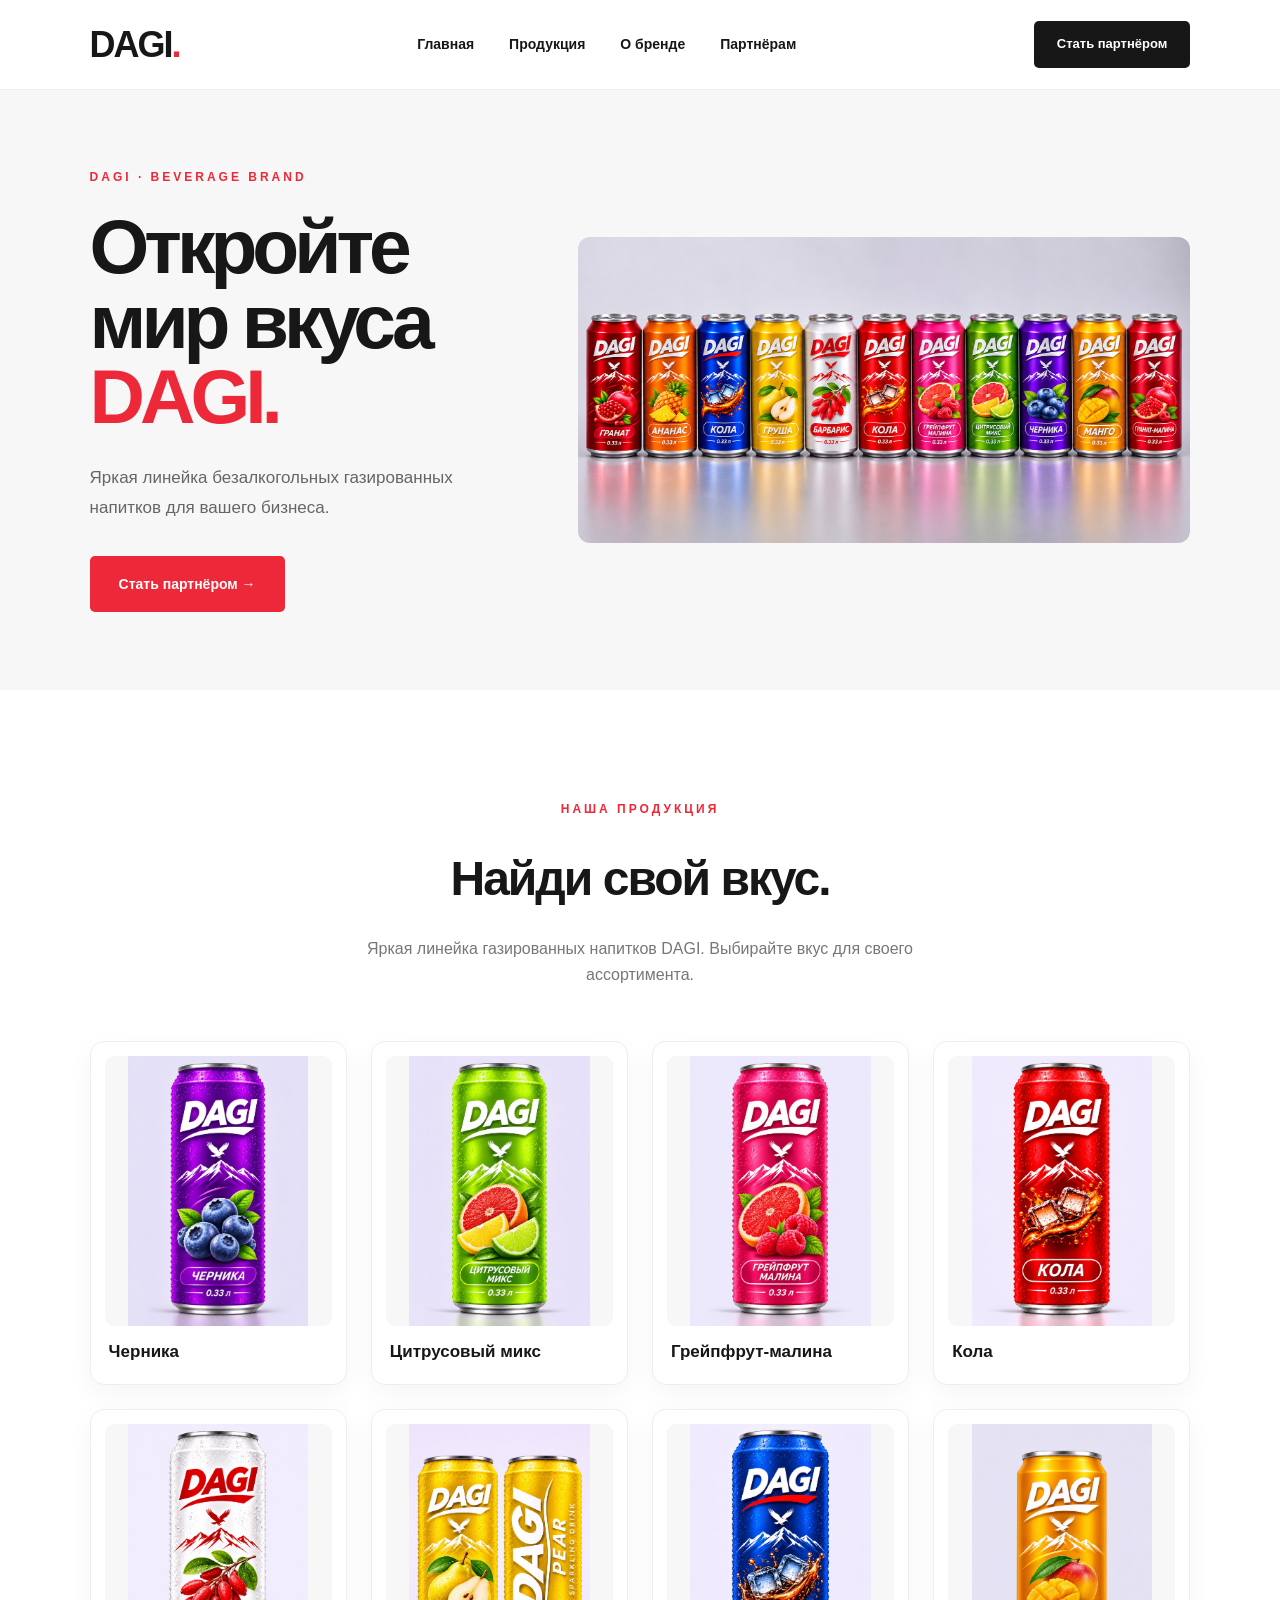
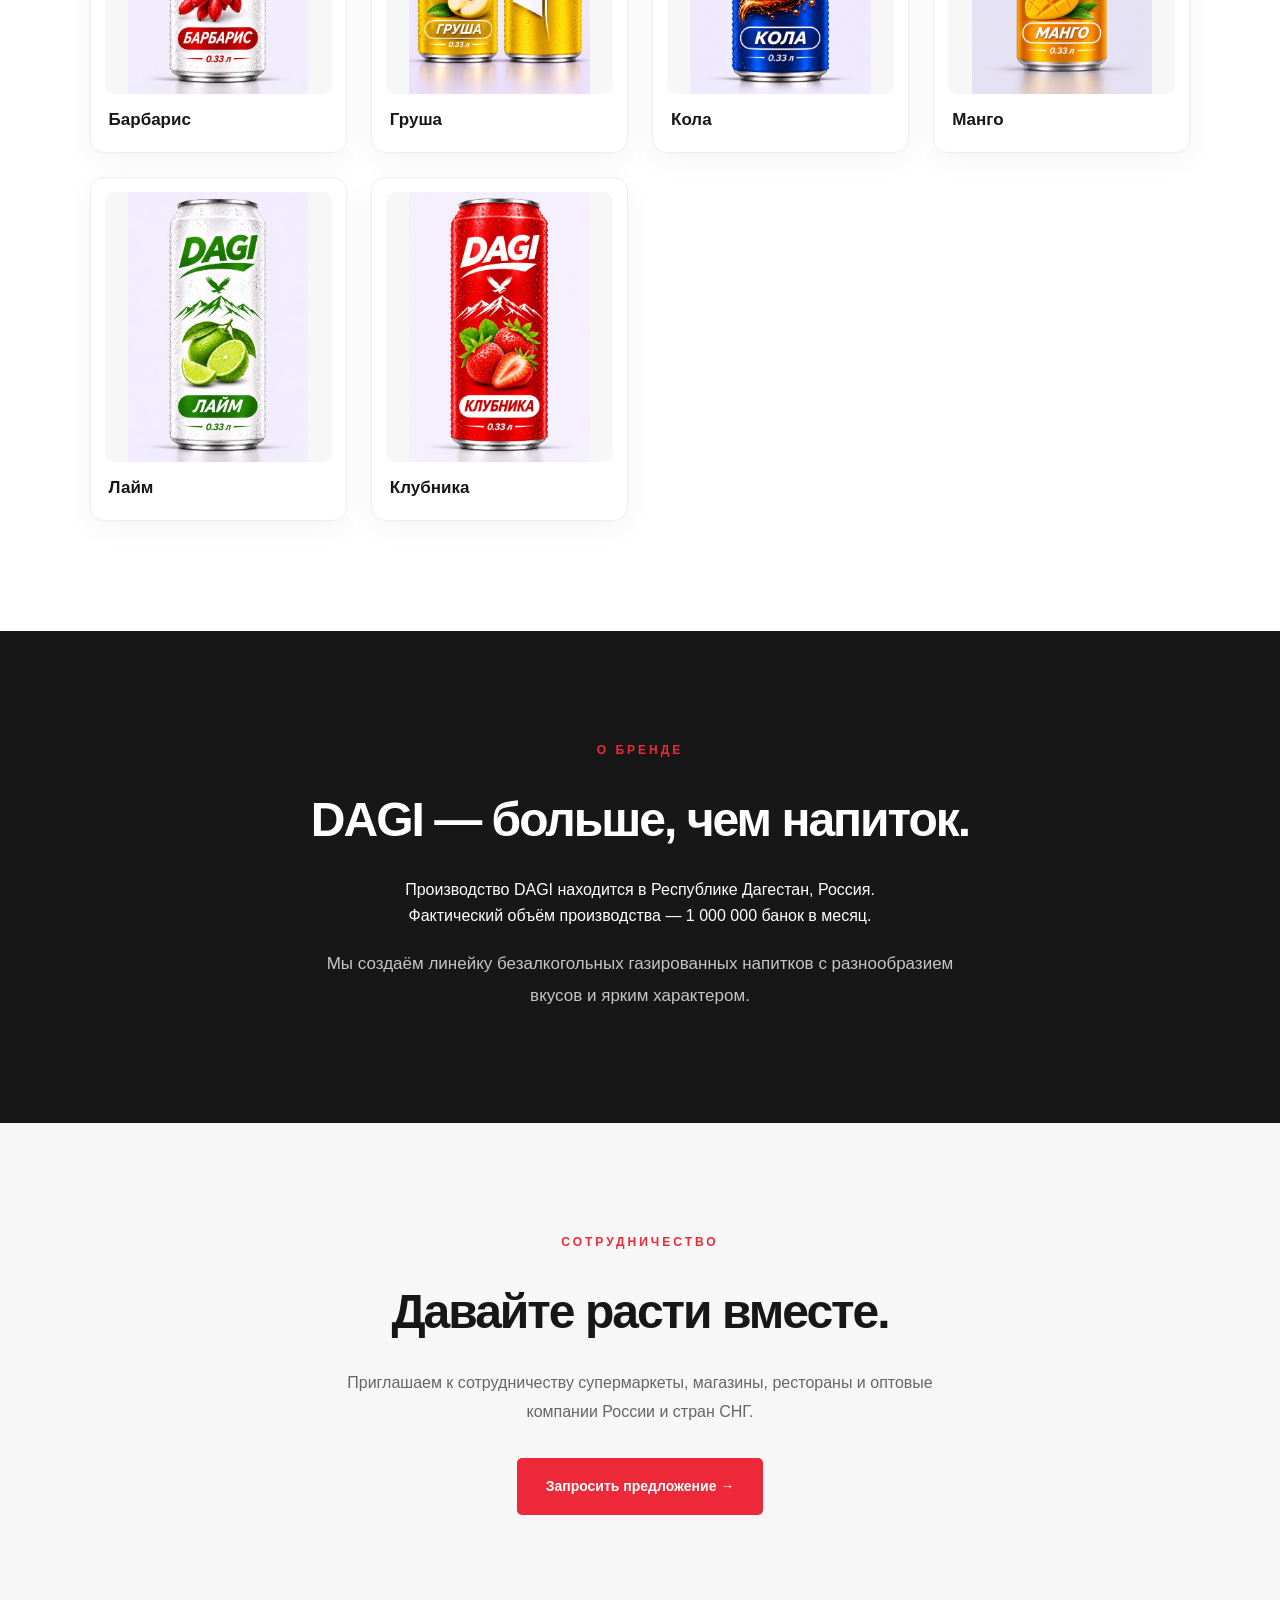
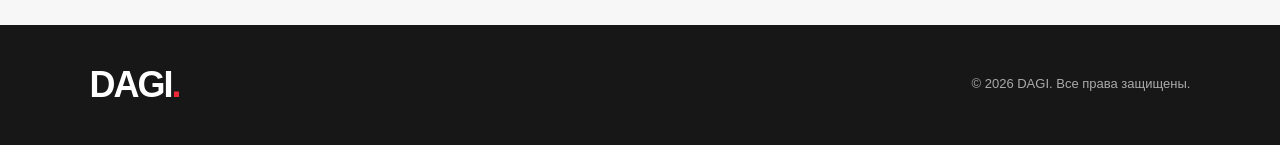
==== index.html @ 6b71528f "Rename Pepsi-cola flavor to Cola" ====
<!DOCTYPE html>
<html lang="ru">
<head>
    <meta charset="UTF-8">
    <meta name="viewport" content="width=device-width, initial-scale=1.0">

    <title>DAGI — Газированные напитки</title>

    <meta name="description" content="DAGI — производитель безалкогольных газированных напитков из Дагестана, Россия. Приглашаем к сотрудничеству торговых партнёров.">

    <link rel="stylesheet" href="styles.css">
</head>

<body>

    <!-- Верхнее меню -->
    <header class="header">
        <a href="#" class="logo">DAGI<span>.</span></a>

        <nav class="navigation">
            <a href="#home">Главная</a>
            <a href="#products">Продукция</a>
            <a href="#about">О бренде</a>
            <a href="#partners">Партнёрам</a>
        </nav>

        <a href="#partners" class="header-button">
            Стать партнёром
        </a>
    </header>

    <!-- Главный экран -->
    <main>

        <section class="hero" id="home">

            <div class="hero-content">

                <p class="eyebrow">
                    DAGI · BEVERAGE BRAND
                </p>

                <h1>
                    Откройте<br>
                    мир вкуса<br>
                    <span>DAGI.</span>
                </h1>

                <p class="hero-description">
                    Яркая линейка безалкогольных газированных
                    напитков для вашего бизнеса.
                </p>

                <a href="#partners" class="primary-button">
                    Стать партнёром →
                </a>

            </div>

            <div class="hero-image">
                <img
                    src="images/6946DF8D-8320-417E-B7E4-8DBF4C0254D5.PNG"
                    alt="Линейка газированных напитков DAGI"
                >
            </div>

        </section>

       
<!-- Продукция -->
<section class="products" id="products">
  <p class="eyebrow">НАША ПРОДУКЦИЯ</p>
  <h2>Найди свой вкус.</h2>
  <p class="products-description">
    Яркая линейка газированных напитков DAGI.
    Выбирайте вкус для своего ассортимента.
  </p>

  <div class="product-grid">

    <div class="product-card">
      <img src="images/PHOTO-2026-11-15-14-43-10.jpg" alt="DAGI Черника">
      <h3>Черника</h3>
    </div>

    <div class="product-card">
      <img src="images/PHOTO-2026-11-15-16-01-20.jpg" alt="DAGI Цитрусовый микс">
      <h3>Цитрусовый микс</h3>
    </div>

    <div class="product-card">
      <img src="images/PHOTO-2026-11-15-17-13-34.jpg" alt="DAGI Грейпфрут-малина">
      <h3>Грейпфрут-малина</h3>
    </div>

    <div class="product-card">
      <img src="images/PHOTO-2026-11-15-19-41-52.jpg" alt="DAGI Кола">
      <h3>Кола</h3>
    </div>

    <div class="product-card">
      <img src="images/PHOTO-2026-11-15-19-51-15.jpg" alt="DAGI Барбарис">
      <h3>Барбарис</h3>
    </div>

    <div class="product-card">
      <img src="images/PHOTO-2026-11-15-20-41-32.jpg" alt="DAGI Груша">
      <h3>Груша</h3>
    </div>

    <div class="product-card">
      <img src="images/PHOTO-2026-11-15-21-17-18.jpg" alt="DAGI Кола">
      <h3>Кола</h3>
    </div>

    <div class="product-card">
      <img src="images/PHOTO-2026-11-15-21-52-10.jpg" alt="DAGI Манго">
      <h3>Манго</h3>
    </div>

    <div class="product-card">
      <img src="images/PHOTO-2026-11-16-16-33-09.jpg" alt="DAGI Лайм">
      <h3>Лайм</h3>
    </div>

    <div class="product-card">
      <img src="images/PHOTO-2026-11-16-17-34-57.jpg" alt="DAGI Клубника">
      <h3>Клубника</h3>
    </div>

  </div>
</section>

           

        <!-- О бренде -->
        <section class="about" id="about">

            <p class="eyebrow">О БРЕНДЕ</p>

            <h2>DAGI — больше, чем напиток.</h2>

            <p class="about-origin">Производство DAGI находится в Республике Дагестан, Россия.</p>

            <p class="about-capacity">Фактический объём производства — 1 000 000 банок в месяц.</p>

            <p>
                Мы создаём линейку безалкогольных
                газированных напитков с разнообразием вкусов
                и ярким характером.
            </p>

        </section>

        <!-- Партнёры -->
        <section class="partners" id="partners">

            <p class="eyebrow">СОТРУДНИЧЕСТВО</p>

            <h2>Давайте расти вместе.</h2>

            <p>
                Приглашаем к сотрудничеству супермаркеты,
                магазины, рестораны и оптовые компании России и стран СНГ.
            </p>

            <a href="mailto:dinisabdulgamidov@mail.ru"
               class="primary-button">
                Запросить предложение →
            </a>

        </section>

    </main>

    <!-- Подвал -->
    <footer class="footer">
        <a href="#home" class="logo">DAGI<span>.</span></a>
        <p>© 2026 DAGI. Все права защищены.</p>
    </footer>

</body>
</html>
---- styles.css ----
/* =================================
   DAGI — PREMIUM WEBSITE
================================= */

* {
    margin: 0;
    padding: 0;
    box-sizing: border-box;
}

html {
    scroll-behavior: smooth;
}

body {
    font-family: Arial, Helvetica, sans-serif;
    color: #171717;
    background: #ffffff;
    line-height: 1.6;
}

a {
    text-decoration: none;
    color: inherit;
}

/* HEADER */

.header {
    height: 90px;
    padding: 0 7%;
    display: flex;
    align-items: center;
    justify-content: space-between;
    background: #ffffff;
    border-bottom: 1px solid #eeeeee;
}

.logo {
    font-size: 36px;
    font-weight: 900;
    letter-spacing: -2px;
}

.logo span {
    color: #ed2939;
}

.navigation {
    display: flex;
    gap: 35px;
}

.navigation a {
    font-size: 14px;
    font-weight: 600;
    transition: color 0.3s;
}

.navigation a:hover {
    color: #ed2939;
}

.header-button {
    background: #171717;
    color: white;
    padding: 13px 23px;
    border-radius: 5px;
    font-size: 13px;
    font-weight: bold;
    transition: 0.3s;
}

.header-button:hover {
    background: #ed2939;
}

/* HERO */

.hero {
    min-height: 600px;
    padding: 70px 7%;
    display: grid;
    grid-template-columns: 0.85fr 1.15fr;
    align-items: center;
    gap: 35px;
    overflow: hidden;
    background: #f7f7f7;
}

.hero-content {
    max-width: 520px;
}

.eyebrow {
    font-size: 12px;
    letter-spacing: 3px;
    font-weight: 800;
    color: #ed2939;
    margin-bottom: 22px;
}

.hero h1 {
    font-size: clamp(52px, 6vw, 82px);
    line-height: 0.98;
    letter-spacing: -5px;
    font-weight: 900;
}

.hero h1 span {
    color: #ed2939;
}

.hero-description {
    margin-top: 28px;
    max-width: 420px;
    color: #666666;
    font-size: 17px;
    line-height: 1.8;
}

.primary-button {
    display: inline-block;
    margin-top: 32px;
    background: #ed2939;
    color: white;
    padding: 17px 29px;
    border-radius: 5px;
    font-size: 14px;
    font-weight: bold;
    transition: 0.3s;
}

.primary-button:hover {
    background: #c91d2d;
    transform: translateY(-3px);
}

/* HERO IMAGE */

.hero-image {
    width: 100%;
}

.hero-image img {
    width: 100%;
    height: auto;
    max-height: none;
    display: block;
    border-radius: 12px;
    object-fit: contain;
}

/* PRODUCTS */

.products-description {
    max-width: 620px;
    margin: 0 auto;
}

.product-grid {
    display: grid;
    grid-template-columns: repeat(4, minmax(0, 1fr));
    gap: 24px;
    margin-top: 54px;
    text-align: left;
}

.product-card {
    min-width: 0;
    overflow: hidden;
    padding: 14px 14px 20px;
    background: #ffffff;
    border: 1px solid #eeeeee;
    border-radius: 14px;
    box-shadow: 0 8px 28px rgba(0, 0, 0, 0.045);
    transition: transform 0.25s ease, box-shadow 0.25s ease;
}

.product-card:hover {
    transform: translateY(-5px);
    box-shadow: 0 14px 34px rgba(0, 0, 0, 0.09);
}

.product-card img {
    display: block;
    width: 100%;
    height: 270px;
    object-fit: contain;
    background: #f7f7f7;
    border-radius: 9px;
}

.product-card h3 {
    margin: 15px 4px 0;
    font-size: 17px;
    font-weight: 800;
    line-height: 1.35;
}



.products {
    padding: 110px 7%;
    text-align: center;
}

.products h2,
.about h2,
.partners h2 {
    font-size: clamp(32px, 4vw, 48px);
    font-weight: 900;
    letter-spacing: -2px;
    margin-bottom: 18px;
}

.products > p:not(.eyebrow) {
    color: #777777;
    font-size: 16px;
}

.product-photo {
    margin-top: 55px;
    overflow: hidden;
    border-radius: 12px;
}

.product-photo img {
    display: block;
    width: 100%;
}

/* ABOUT */

.about {
    background: #171717;
    color: white;
    padding: 110px 15%;
    text-align: center;
}

.about > p:last-child {
    max-width: 650px;
    margin: 20px auto 0;
    color: #c5c5c5;
    font-size: 17px;
    line-height: 1.9;
}

/* PARTNERS */

.partners {
    padding: 110px 20px;
    text-align: center;
    background: #f7f7f7;
}

.partners > p:not(.eyebrow) {
    color: #666666;
    max-width: 650px;
    margin: 0 auto;
    font-size: 16px;
    line-height: 1.8;
}

/* FOOTER */

.footer {
    min-height: 120px;
    padding: 30px 7%;
    display: flex;
    align-items: center;
    justify-content: space-between;
    background: #171717;
    color: white;
}

.footer p {
    font-size: 13px;
    color: #aaaaaa;
}

/* MOBILE */

@media (max-width: 850px) {

    .header {
        height: auto;
        padding: 22px 5%;
        flex-wrap: wrap;
        gap: 20px;
    }

    .navigation {
        order: 3;
        width: 100%;
        justify-content: center;
        gap: 18px;
        flex-wrap: wrap;
    }

    .navigation a {
        font-size: 12px;
    }

    .header-button {
        font-size: 11px;
        padding: 11px 14px;
    }

    .hero {
        grid-template-columns: 1fr;
        padding: 65px 5%;
        text-align: center;
    }

    .hero-content {
        margin: auto;
    }

    .hero-description {
        margin-left: auto;
        margin-right: auto;
    }

    .hero h1 {
        letter-spacing: -3px;
    }

    .products,
    .about,
    .partners {
        padding: 75px 5%;
    }

    .footer {
        flex-direction: column;
        gap: 15px;
        text-align: center;
    }
}


@media (max-width: 480px) {
    .product-grid {
        grid-template-columns: 1fr;
        max-width: 360px;
        margin-left: auto;
        margin-right: auto;
    }

    .product-card img {
        height: 300px;
    }

    .hero h1 {
        font-size: 54px;
    }
}
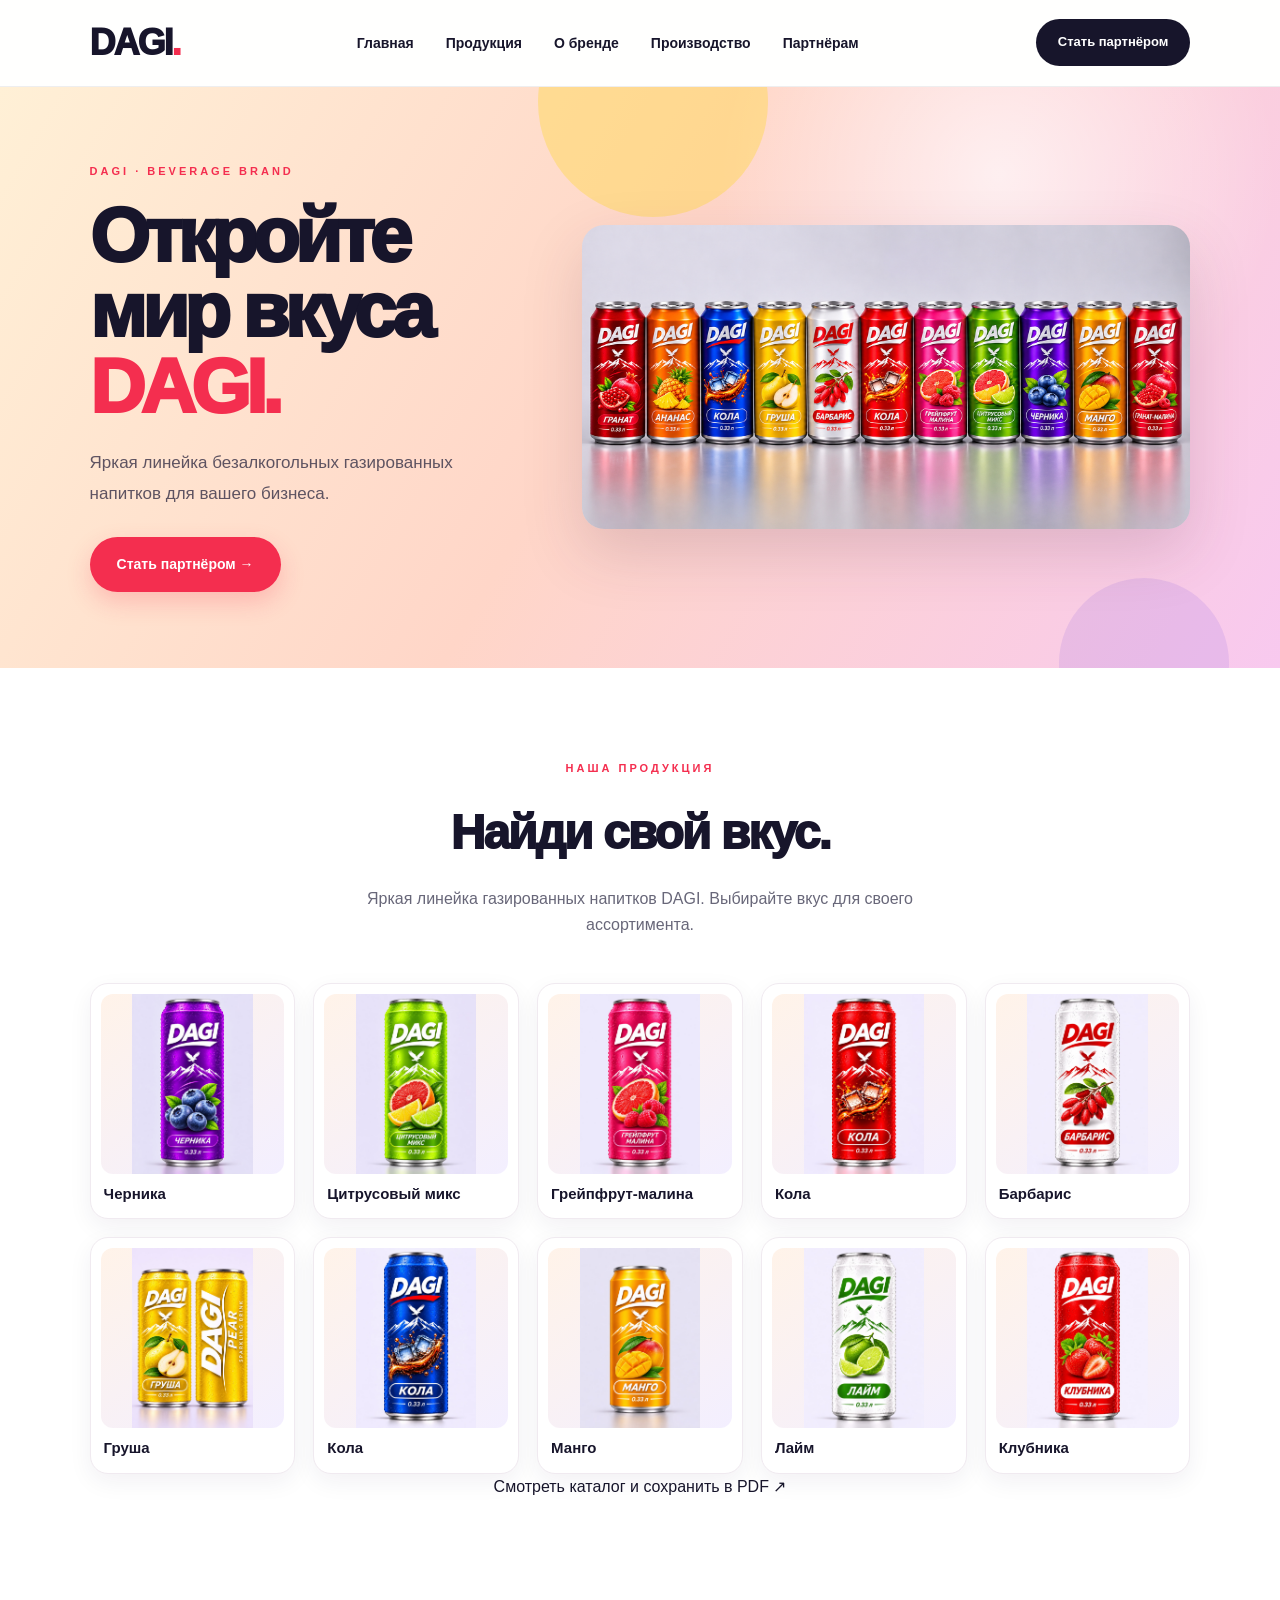
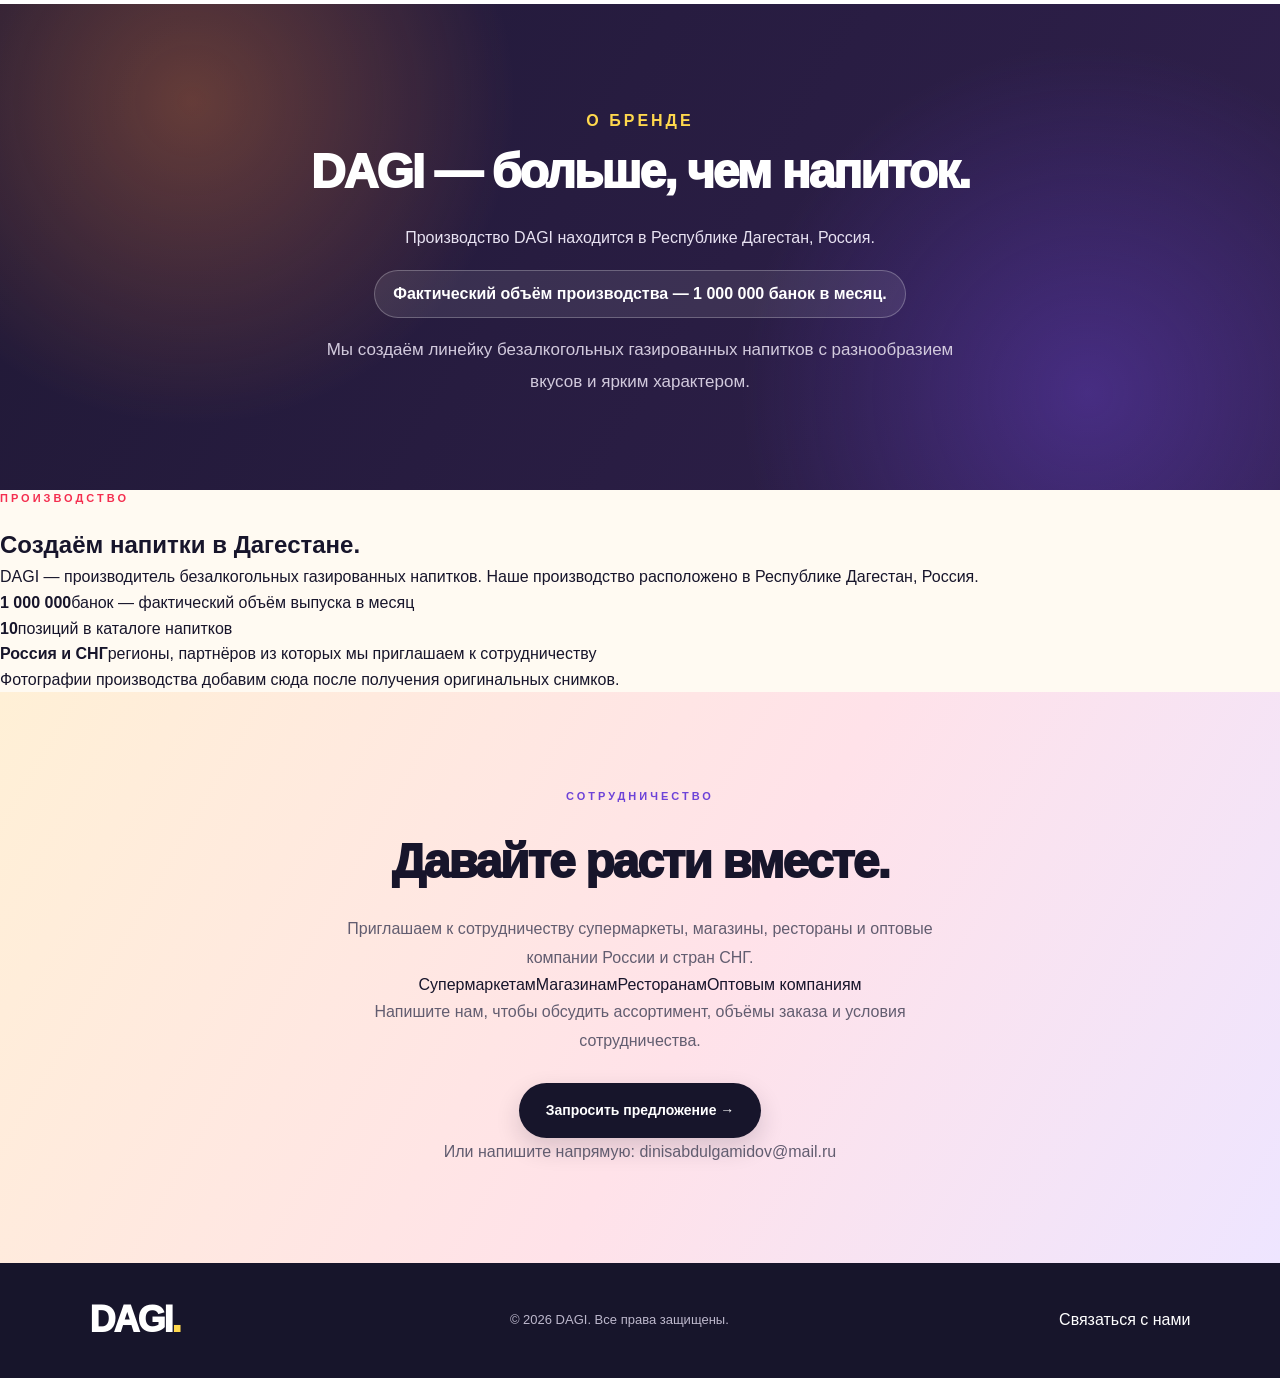
==== commit 3ebcb98f: "Add production, B2B contact and printable catalog link" ====
--- a/index.html
+++ b/index.html
@@ -22,6 +22,7 @@
             <a href="#home">Главная</a>
             <a href="#products">Продукция</a>
             <a href="#about">О бренде</a>
+            <a href="#production">Производство</a>
             <a href="#partners">Партнёрам</a>
         </nav>
 
@@ -130,6 +131,9 @@
     </div>
 
   </div>
+  <div class="catalog-actions">
+    <a class="catalog-link" href="catalog.html">Смотреть каталог и сохранить в PDF ↗</a>
+  </div>
 </section>
 
            
@@ -153,6 +157,21 @@
 
         </section>
 
+        <!-- Производство -->
+        <section class="production" id="production">
+          <div class="production-intro">
+            <p class="eyebrow">ПРОИЗВОДСТВО</p>
+            <h2>Создаём напитки в Дагестане.</h2>
+            <p>DAGI — производитель безалкогольных газированных напитков. Наше производство расположено в Республике Дагестан, Россия.</p>
+          </div>
+          <div class="production-facts">
+            <div class="fact"><strong>1 000 000</strong><span>банок — фактический объём выпуска в месяц</span></div>
+            <div class="fact"><strong>10</strong><span>позиций в каталоге напитков</span></div>
+            <div class="fact"><strong>Россия и СНГ</strong><span>регионы, партнёров из которых мы приглашаем к сотрудничеству</span></div>
+          </div>
+          <p class="production-note">Фотографии производства добавим сюда после получения оригинальных снимков.</p>
+        </section>
+
         <!-- Партнёры -->
         <section class="partners" id="partners">
 
@@ -165,10 +184,14 @@
                 магазины, рестораны и оптовые компании России и стран СНГ.
             </p>
 
-            <a href="mailto:dinisabdulgamidov@mail.ru"
-               class="primary-button">
+            <div class="partner-types">
+              <span>Супермаркетам</span><span>Магазинам</span><span>Ресторанам</span><span>Оптовым компаниям</span>
+            </div>
+            <p class="partner-help">Напишите нам, чтобы обсудить ассортимент, объёмы заказа и условия сотрудничества.</p>
+            <a href="mailto:dinisabdulgamidov@mail.ru?subject=DAGI%20%E2%80%94%20%D0%B7%D0%B0%D0%BF%D1%80%D0%BE%D1%81%20%D0%BE%20%D1%81%D0%BE%D1%82%D1%80%D1%83%D0%B4%D0%BD%D0%B8%D1%87%D0%B5%D1%81%D1%82%D0%B2%D0%B5" class="primary-button">
                 Запросить предложение →
             </a>
+            <p class="contact-email">Или напишите напрямую: <a href="mailto:dinisabdulgamidov@mail.ru">dinisabdulgamidov@mail.ru</a></p>
 
         </section>
 
@@ -178,6 +201,7 @@
     <footer class="footer">
         <a href="#home" class="logo">DAGI<span>.</span></a>
         <p>© 2026 DAGI. Все права защищены.</p>
+        <a class="footer-email" href="mailto:dinisabdulgamidov@mail.ru">Связаться с нами</a>
     </footer>
 
 </body>
--- a/styles.css
+++ b/styles.css
@@ -1,360 +1,147 @@
+/* DAGI — яркий современный стиль */
+:root {
+  --ink: #17152b;
+  --muted: #686779;
+  --red: #f42e4f;
+  --orange: #ff8b36;
+  --yellow: #ffd84d;
+  --purple: #6d43d8;
+  --cream: #fffaf2;
+}
+* { margin:0; padding:0; box-sizing:border-box; }
+html { scroll-behavior:smooth; }
+body {
+  font-family: Arial, Helvetica, sans-serif;
+  color:var(--ink);
+  background:var(--cream);
+  line-height:1.6;
+}
+a { color:inherit; text-decoration:none; }
+.header {
+  min-height:82px; padding:14px 7%; display:flex; align-items:center;
+  justify-content:space-between; gap:24px; background:rgba(255,255,255,.94);
+  border-bottom:1px solid rgba(23,21,43,.07); position:relative; z-index:2;
+}
+.logo { font-size:36px; font-weight:950; letter-spacing:-2px; }
+.logo span { color:var(--red); }
+.navigation { display:flex; align-items:center; gap:32px; }
+.navigation a { font-size:14px; font-weight:700; transition:color .2s; }
+.navigation a:hover { color:var(--red); }
+.header-button {
+  background:var(--ink); color:white; padding:13px 22px; border-radius:999px;
+  font-size:13px; font-weight:800; transition:transform .2s, background .2s;
+}
+.header-button:hover { background:var(--red); transform:translateY(-2px); }
 
-/* =================================
-   DAGI — PREMIUM WEBSITE
-================================= */
-
-* {
-    margin: 0;
-    padding: 0;
-    box-sizing: border-box;
+.hero {
+  min-height:570px; padding:76px 7%; display:grid;
+  grid-template-columns:.85fr 1.15fr; align-items:center; gap:42px;
+  overflow:hidden; position:relative;
+  background:radial-gradient(circle at 78% 15%,rgba(255,255,255,.65),transparent 25%),
+    linear-gradient(120deg,#fff0d6 0%,#ffd6c8 48%,#f8c9ef 100%);
+}
+.hero:before,.hero:after {
+  content:""; position:absolute; border-radius:50%; pointer-events:none;
+}
+.hero:before { width:230px; height:230px; background:rgba(255,216,77,.45); top:-100px; left:42%; }
+.hero:after { width:170px; height:170px; background:rgba(109,67,216,.12); bottom:-80px; right:4%; }
+.hero-content { max-width:520px; position:relative; z-index:1; }
+.eyebrow { font-size:11px; letter-spacing:3px; font-weight:900; color:var(--red); margin-bottom:18px; }
+.hero h1 { font-size:clamp(50px,6vw,82px); line-height:.98; letter-spacing:-5px; font-weight:950; }
+.hero h1 span { color:var(--red); }
+.hero-description { margin-top:24px; max-width:420px; color:#5e5361; font-size:17px; line-height:1.8; }
+.primary-button {
+  display:inline-block; margin-top:28px; background:var(--red); color:white;
+  padding:16px 27px; border-radius:999px; font-size:14px; font-weight:800;
+  box-shadow:0 10px 24px rgba(244,46,79,.22); transition:.2s;
+}
+.primary-button:hover { background:#d91e40; transform:translateY(-3px); }
+.hero-image { width:100%; position:relative; z-index:1; }
+.hero-image img {
+  display:block; width:100%; height:auto; object-fit:contain;
+  border-radius:22px; box-shadow:0 24px 60px rgba(87,48,74,.17);
 }
 
-html {
-    scroll-behavior: smooth;
+/* Каталог */
+.products { padding:92px 7% 105px; text-align:center; background:#fff; }
+.products h2,.about h2,.partners h2 {
+  font-size:clamp(32px,4vw,48px); font-weight:950; letter-spacing:-2px; margin-bottom:14px;
 }
+.products-description { max-width:620px; margin:0 auto; color:var(--muted); font-size:16px; }
+.product-grid {
+  display:grid; grid-template-columns:repeat(5,minmax(0,1fr)); gap:18px;
+  margin-top:46px; text-align:left;
+}
+.product-card {
+  min-width:0; overflow:hidden; padding:10px 10px 14px; background:#fff;
+  border:1px solid #f0eaf0; border-radius:18px;
+  box-shadow:0 8px 25px rgba(40,25,65,.06);
+  transition:transform .25s,box-shadow .25s;
+}
+.product-card:hover { transform:translateY(-6px); box-shadow:0 16px 34px rgba(40,25,65,.13); }
+.product-card img {
+  display:block; width:100%; height:180px; object-fit:contain;
+  background:linear-gradient(145deg,#fff3e9,#f3efff); border-radius:12px;
+}
+.product-card h3 { margin:10px 3px 0; font-size:15px; font-weight:850; line-height:1.35; }
 
-body {
-    font-family: Arial, Helvetica, sans-serif;
-    color: #171717;
-    background: #ffffff;
-    line-height: 1.6;
+/* О бренде */
+.about {
+  color:#fff; padding:92px 15%; text-align:center;
+  background:radial-gradient(circle at 15% 20%,rgba(255,139,54,.3),transparent 28%),
+    radial-gradient(circle at 85% 80%,rgba(109,67,216,.4),transparent 30%),
+    linear-gradient(120deg,#201936,#30204d);
 }
+.about .eyebrow { color:var(--yellow); }
+.about > p { max-width:720px; margin:12px auto 0; color:#e8e2f2; font-size:16px; }
+.about .about-capacity {
+  display:inline-block; margin:20px auto 4px; padding:10px 18px;
+  border:1px solid rgba(255,255,255,.25); border-radius:999px;
+  background:rgba(255,255,255,.09); color:#fff; font-weight:800;
+}
+.about > p:last-child { max-width:650px; color:#d2cadd; font-size:17px; line-height:1.9; }
 
-a {
-    text-decoration: none;
-    color: inherit;
+/* Партнёрам */
+.partners { padding:96px 20px; text-align:center; background:linear-gradient(120deg,#fff0d6,#ffe2e9 55%,#eee5ff); }
+.partners .eyebrow { color:var(--purple); }
+.partners > p:not(.eyebrow) { color:#625d70; max-width:650px; margin:0 auto; font-size:16px; line-height:1.8; }
+.partners .primary-button { background:var(--ink); box-shadow:0 10px 24px rgba(23,21,43,.16); }
+.partners .primary-button:hover { background:var(--purple); }
+
+/* Подвал */
+.footer {
+  min-height:115px; padding:28px 7%; display:flex; align-items:center;
+  justify-content:space-between; background:#17152b; color:#fff;
 }
+.footer .logo span { color:var(--yellow); }
+.footer p { font-size:13px; color:#bdb8cc; }
 
-/* HEADER */
-
-.header {
-    height: 90px;
-    padding: 0 7%;
-    display: flex;
-    align-items: center;
-    justify-content: space-between;
-    background: #ffffff;
-    border-bottom: 1px solid #eeeeee;
+@media (max-width:1000px) {
+  .navigation { gap:18px; }
+  .product-grid { grid-template-columns:repeat(4,minmax(0,1fr)); }
 }
-
-.logo {
-    font-size: 36px;
-    font-weight: 900;
-    letter-spacing: -2px;
+@media (max-width:850px) {
+  .header { padding:18px 5%; flex-wrap:wrap; }
+  .navigation { order:3; width:100%; justify-content:center; flex-wrap:wrap; gap:16px; }
+  .navigation a { font-size:12px; }
+  .header-button { font-size:11px; padding:11px 16px; }
+  .hero { grid-template-columns:1fr; padding:58px 5%; text-align:center; gap:32px; }
+  .hero-content { margin:auto; }
+  .hero-description { margin-left:auto; margin-right:auto; }
+  .hero h1 { letter-spacing:-3px; }
+  .hero-image { max-width:720px; margin:auto; }
+  .product-grid { grid-template-columns:repeat(3,minmax(0,1fr)); gap:15px; }
+  .product-card img { height:165px; }
+  .products,.about,.partners { padding:72px 5%; }
+  .footer { flex-direction:column; gap:12px; text-align:center; }
 }
-
-.logo span {
-    color: #ed2939;
+@media (max-width:520px) {
+  .logo { font-size:31px; }
+  .hero { padding:48px 5%; }
+  .hero h1 { font-size:52px; }
+  .product-grid { grid-template-columns:repeat(2,minmax(0,1fr)); gap:12px; }
+  .product-card { padding:8px 8px 12px; border-radius:14px; }
+  .product-card img { height:145px; }
+  .product-card h3 { font-size:14px; }
+  .about .about-capacity { border-radius:14px; }
 }
-
-.navigation {
-    display: flex;
-    gap: 35px;
-}
-
-.navigation a {
-    font-size: 14px;
-    font-weight: 600;
-    transition: color 0.3s;
-}
-
-.navigation a:hover {
-    color: #ed2939;
-}
-
-.header-button {
-    background: #171717;
-    color: white;
-    padding: 13px 23px;
-    border-radius: 5px;
-    font-size: 13px;
-    font-weight: bold;
-    transition: 0.3s;
-}
-
-.header-button:hover {
-    background: #ed2939;
-}
-
-/* HERO */
-
-.hero {
-    min-height: 600px;
-    padding: 70px 7%;
-    display: grid;
-    grid-template-columns: 0.85fr 1.15fr;
-    align-items: center;
-    gap: 35px;
-    overflow: hidden;
-    background: #f7f7f7;
-}
-
-.hero-content {
-    max-width: 520px;
-}
-
-.eyebrow {
-    font-size: 12px;
-    letter-spacing: 3px;
-    font-weight: 800;
-    color: #ed2939;
-    margin-bottom: 22px;
-}
-
-.hero h1 {
-    font-size: clamp(52px, 6vw, 82px);
-    line-height: 0.98;
-    letter-spacing: -5px;
-    font-weight: 900;
-}
-
-.hero h1 span {
-    color: #ed2939;
-}
-
-.hero-description {
-    margin-top: 28px;
-    max-width: 420px;
-    color: #666666;
-    font-size: 17px;
-    line-height: 1.8;
-}
-
-.primary-button {
-    display: inline-block;
-    margin-top: 32px;
-    background: #ed2939;
-    color: white;
-    padding: 17px 29px;
-    border-radius: 5px;
-    font-size: 14px;
-    font-weight: bold;
-    transition: 0.3s;
-}
-
-.primary-button:hover {
-    background: #c91d2d;
-    transform: translateY(-3px);
-}
-
-/* HERO IMAGE */
-
-.hero-image {
-    width: 100%;
-}
-
-.hero-image img {
-    width: 100%;
-    height: auto;
-    max-height: none;
-    display: block;
-    border-radius: 12px;
-    object-fit: contain;
-}
-
-/* PRODUCTS */
-
-.products-description {
-    max-width: 620px;
-    margin: 0 auto;
-}
-
-.product-grid {
-    display: grid;
-    grid-template-columns: repeat(4, minmax(0, 1fr));
-    gap: 24px;
-    margin-top: 54px;
-    text-align: left;
-}
-
-.product-card {
-    min-width: 0;
-    overflow: hidden;
-    padding: 14px 14px 20px;
-    background: #ffffff;
-    border: 1px solid #eeeeee;
-    border-radius: 14px;
-    box-shadow: 0 8px 28px rgba(0, 0, 0, 0.045);
-    transition: transform 0.25s ease, box-shadow 0.25s ease;
-}
-
-.product-card:hover {
-    transform: translateY(-5px);
-    box-shadow: 0 14px 34px rgba(0, 0, 0, 0.09);
-}
-
-.product-card img {
-    display: block;
-    width: 100%;
-    height: 270px;
-    object-fit: contain;
-    background: #f7f7f7;
-    border-radius: 9px;
-}
-
-.product-card h3 {
-    margin: 15px 4px 0;
-    font-size: 17px;
-    font-weight: 800;
-    line-height: 1.35;
-}
-
-
-
-.products {
-    padding: 110px 7%;
-    text-align: center;
-}
-
-.products h2,
-.about h2,
-.partners h2 {
-    font-size: clamp(32px, 4vw, 48px);
-    font-weight: 900;
-    letter-spacing: -2px;
-    margin-bottom: 18px;
-}
-
-.products > p:not(.eyebrow) {
-    color: #777777;
-    font-size: 16px;
-}
-
-.product-photo {
-    margin-top: 55px;
-    overflow: hidden;
-    border-radius: 12px;
-}
-
-.product-photo img {
-    display: block;
-    width: 100%;
-}
-
-/* ABOUT */
-
-.about {
-    background: #171717;
-    color: white;
-    padding: 110px 15%;
-    text-align: center;
-}
-
-.about > p:last-child {
-    max-width: 650px;
-    margin: 20px auto 0;
-    color: #c5c5c5;
-    font-size: 17px;
-    line-height: 1.9;
-}
-
-/* PARTNERS */
-
-.partners {
-    padding: 110px 20px;
-    text-align: center;
-    background: #f7f7f7;
-}
-
-.partners > p:not(.eyebrow) {
-    color: #666666;
-    max-width: 650px;
-    margin: 0 auto;
-    font-size: 16px;
-    line-height: 1.8;
-}
-
-/* FOOTER */
-
-.footer {
-    min-height: 120px;
-    padding: 30px 7%;
-    display: flex;
-    align-items: center;
-    justify-content: space-between;
-    background: #171717;
-    color: white;
-}
-
-.footer p {
-    font-size: 13px;
-    color: #aaaaaa;
-}
-
-/* MOBILE */
-
-@media (max-width: 850px) {
-
-    .header {
-        height: auto;
-        padding: 22px 5%;
-        flex-wrap: wrap;
-        gap: 20px;
-    }
-
-    .navigation {
-        order: 3;
-        width: 100%;
-        justify-content: center;
-        gap: 18px;
-        flex-wrap: wrap;
-    }
-
-    .navigation a {
-        font-size: 12px;
-    }
-
-    .header-button {
-        font-size: 11px;
-        padding: 11px 14px;
-    }
-
-    .hero {
-        grid-template-columns: 1fr;
-        padding: 65px 5%;
-        text-align: center;
-    }
-
-    .hero-content {
-        margin: auto;
-    }
-
-    .hero-description {
-        margin-left: auto;
-        margin-right: auto;
-    }
-
-    .hero h1 {
-        letter-spacing: -3px;
-    }
-
-    .products,
-    .about,
-    .partners {
-        padding: 75px 5%;
-    }
-
-    .footer {
-        flex-direction: column;
-        gap: 15px;
-        text-align: center;
-    }
-}
-
-
-@media (max-width: 480px) {
-    .product-grid {
-        grid-template-columns: 1fr;
-        max-width: 360px;
-        margin-left: auto;
-        margin-right: auto;
-    }
-
-    .product-card img {
-        height: 300px;
-    }
-
-    .hero h1 {
-        font-size: 54px;
-    }
-}
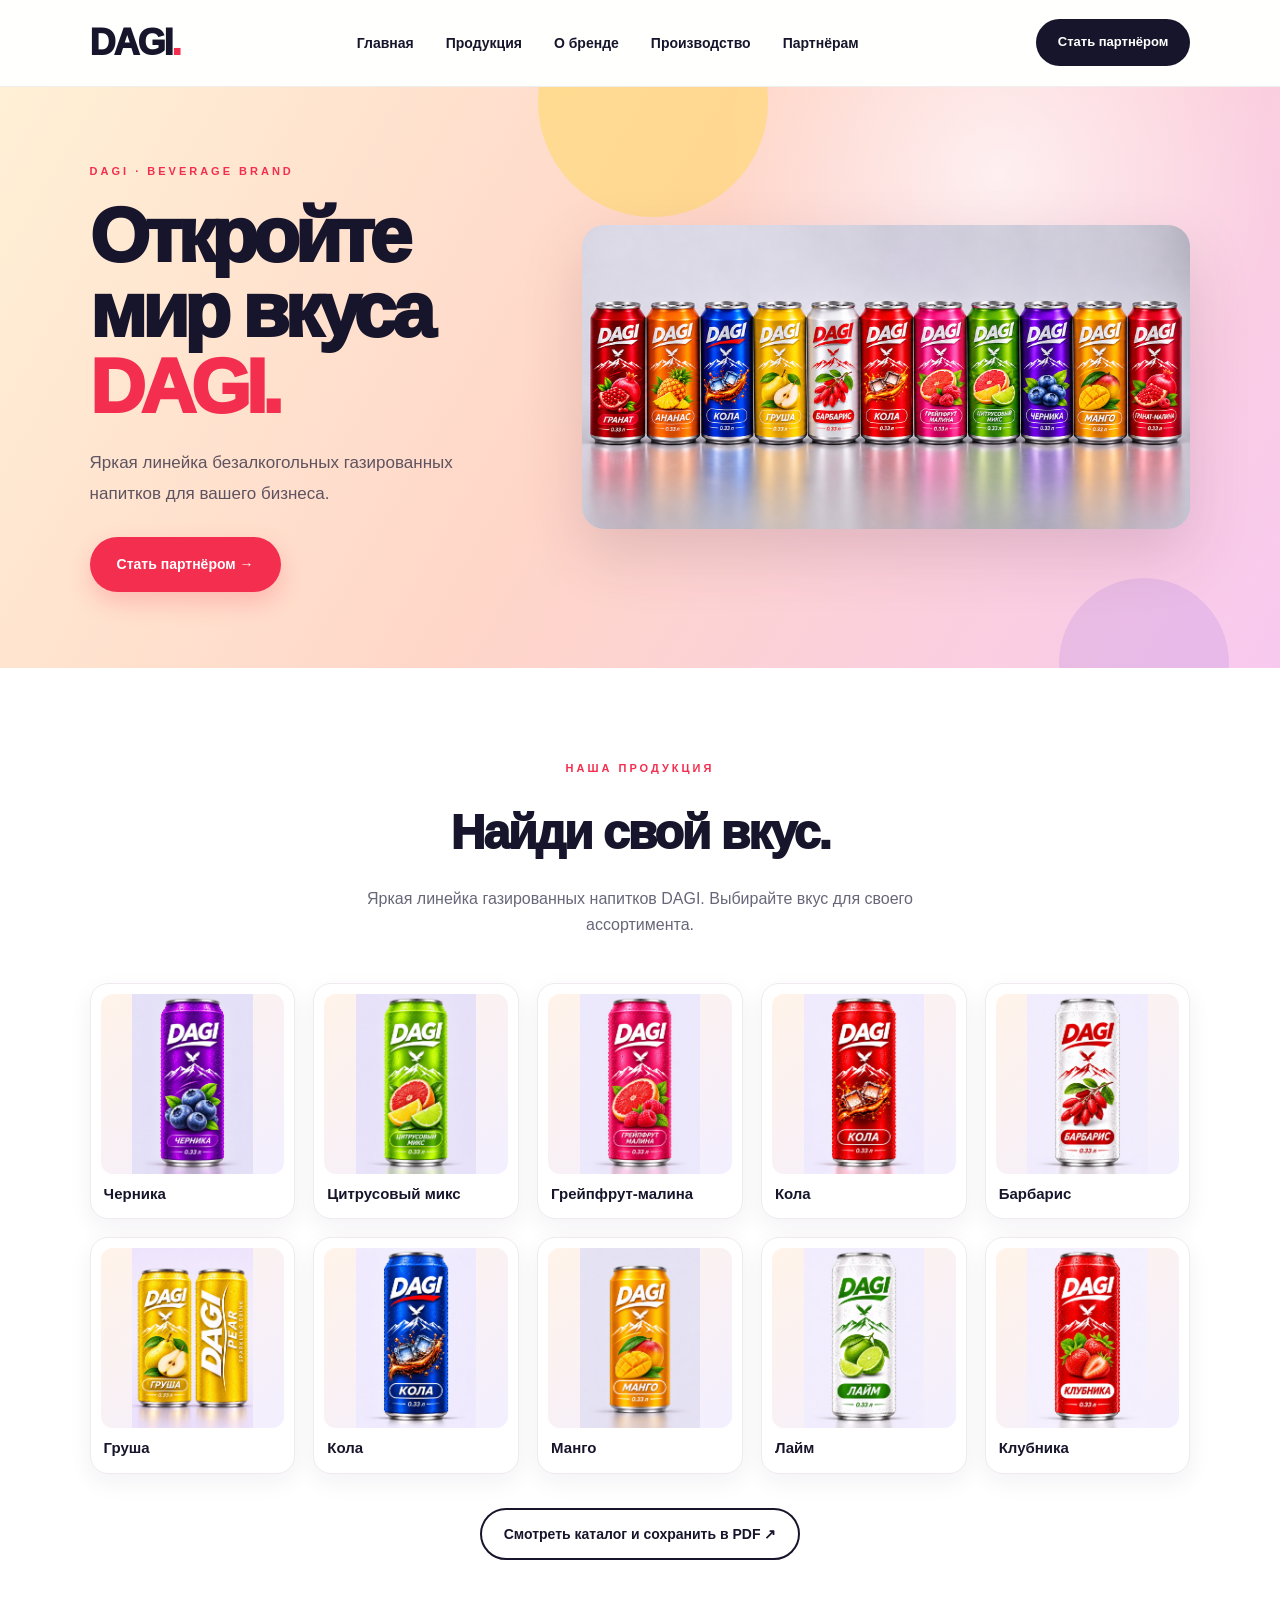
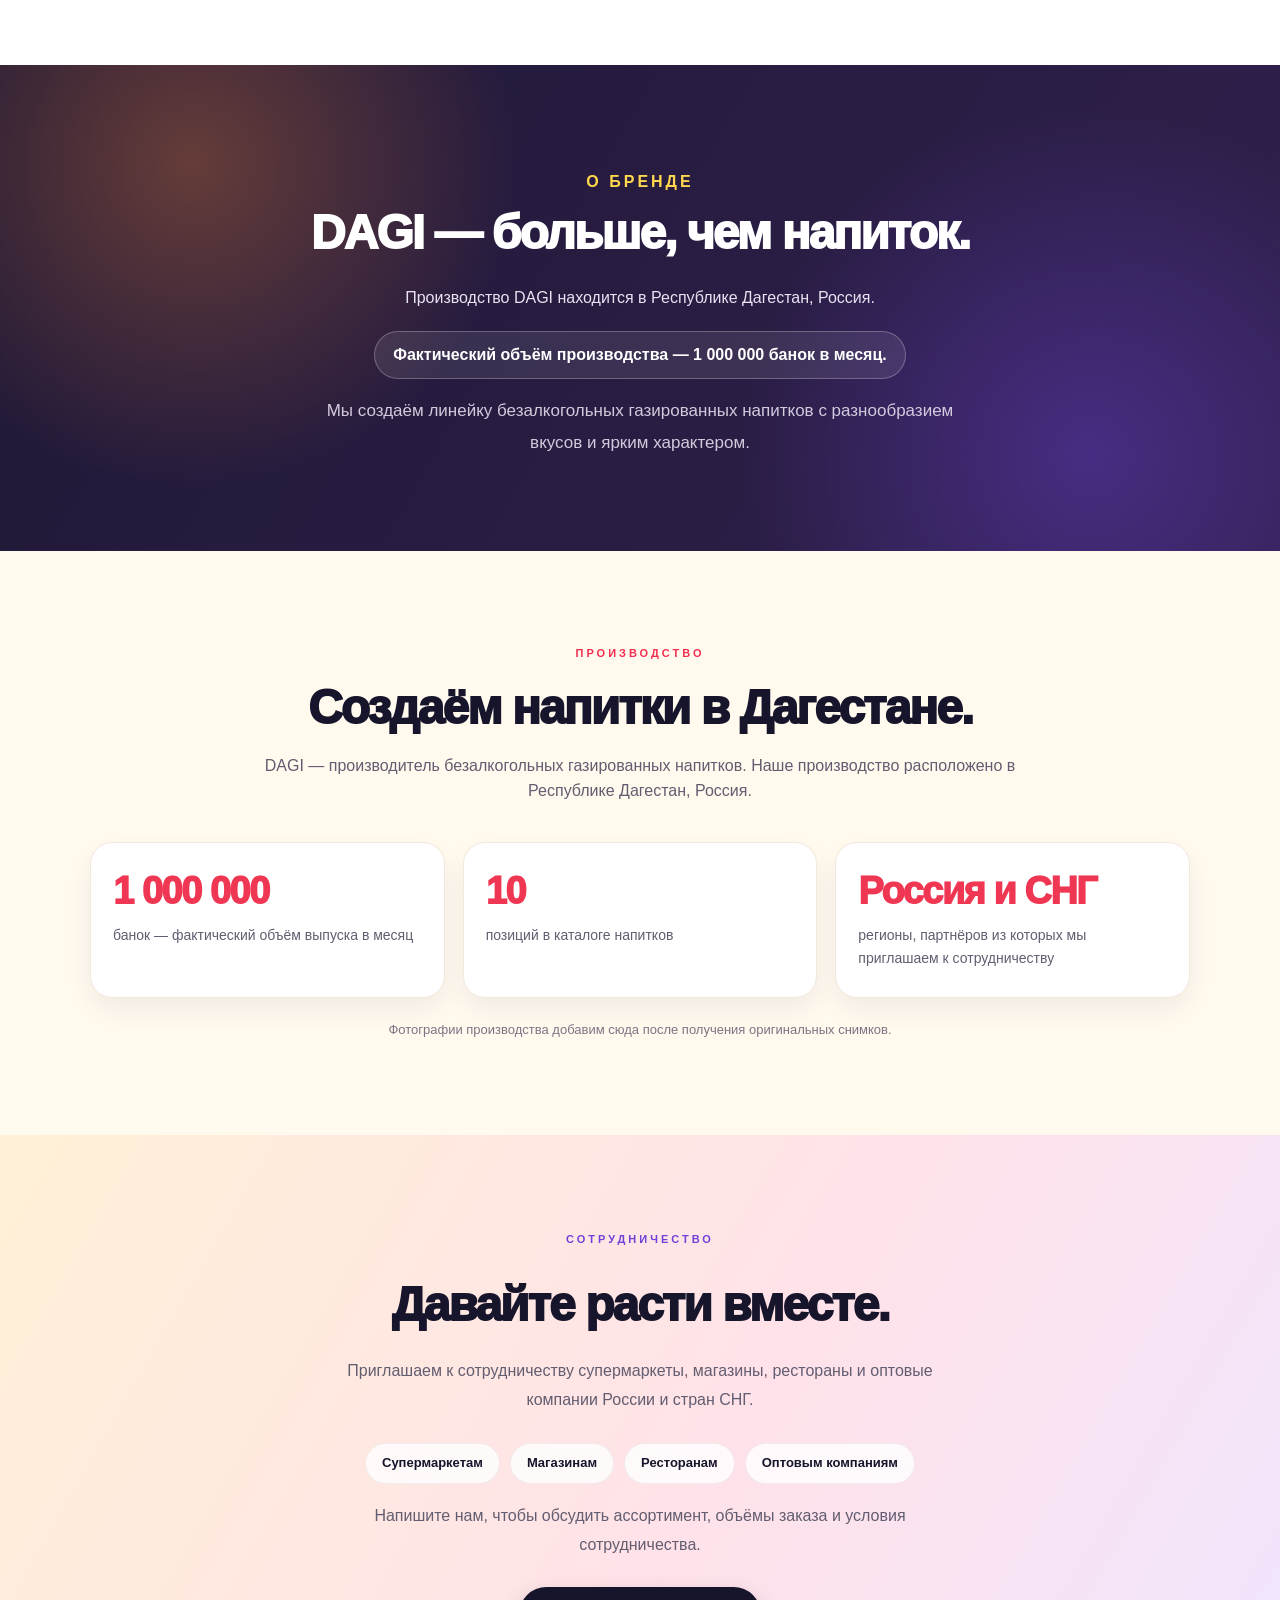
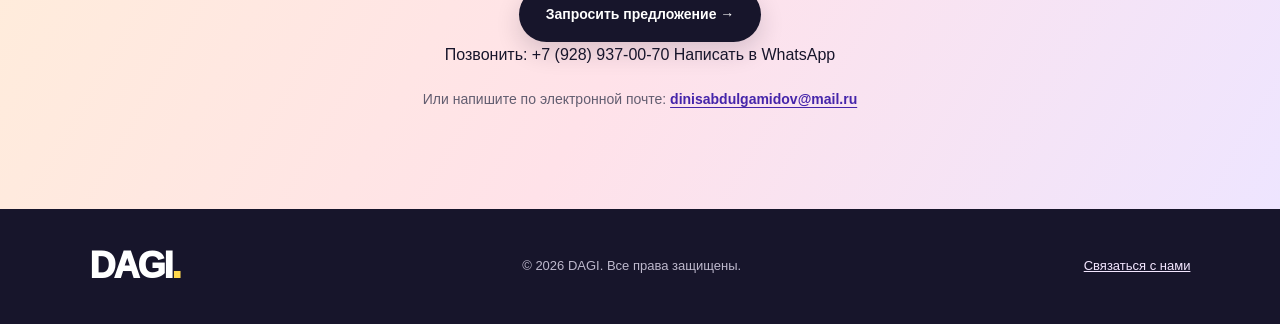
==== commit e0940b46: "Add phone and WhatsApp contact for partners" ====
--- a/index.html
+++ b/index.html
@@ -191,7 +191,11 @@
             <a href="mailto:dinisabdulgamidov@mail.ru?subject=DAGI%20%E2%80%94%20%D0%B7%D0%B0%D0%BF%D1%80%D0%BE%D1%81%20%D0%BE%20%D1%81%D0%BE%D1%82%D1%80%D1%83%D0%B4%D0%BD%D0%B8%D1%87%D0%B5%D1%81%D1%82%D0%B2%D0%B5" class="primary-button">
                 Запросить предложение →
             </a>
-            <p class="contact-email">Или напишите напрямую: <a href="mailto:dinisabdulgamidov@mail.ru">dinisabdulgamidov@mail.ru</a></p>
+            <div class="contact-options">
+              <a class="contact-phone" href="tel:+79289370070">Позвонить: +7 (928) 937-00-70</a>
+              <a class="contact-whatsapp" href="https://wa.me/79289370070" target="_blank" rel="noopener noreferrer">Написать в WhatsApp</a>
+            </div>
+            <p class="contact-email">Или напишите по электронной почте: <a href="mailto:dinisabdulgamidov@mail.ru">dinisabdulgamidov@mail.ru</a></p>
 
         </section>
 
--- a/styles.css
+++ b/styles.css
@@ -145,3 +145,24 @@
   .product-card h3 { font-size:14px; }
   .about .about-capacity { border-radius:14px; }
 }
+
+/* Дополнительные разделы для партнёров */
+.catalog-actions { margin-top:34px; }
+.catalog-link { display:inline-block; padding:13px 22px; border:2px solid var(--ink); border-radius:999px; font-weight:800; font-size:14px; transition:.2s; }
+.catalog-link:hover { background:var(--ink); color:white; }
+.production { padding:94px 7%; background:#fff9ee; }
+.production-intro { max-width:760px; margin:0 auto 38px; text-align:center; }
+.production h2 { font-size:clamp(32px,4vw,48px); font-weight:950; letter-spacing:-2px; line-height:1.12; margin-bottom:18px; }
+.production-intro > p:last-child { color:#625d70; font-size:16px; }
+.production-facts { display:grid; grid-template-columns:repeat(3,minmax(0,1fr)); gap:18px; max-width:1100px; margin:auto; }
+.fact { min-width:0; border-radius:22px; padding:28px 22px; background:white; border:1px solid #f3e8dc; box-shadow:0 12px 28px rgba(40,25,65,.06); }
+.fact strong { display:block; font-size:clamp(22px,3vw,38px); font-weight:950; letter-spacing:-1.5px; color:#ef3652; line-height:1.1; }
+.fact span { display:block; margin-top:12px; color:#625d70; font-size:14px; }
+.production-note { max-width:800px; margin:22px auto 0; text-align:center; color:#7d7483; font-size:13px; }
+.partner-types { display:flex; flex-wrap:wrap; justify-content:center; gap:10px; max-width:780px; margin:28px auto 12px; }
+.partner-types span { border-radius:999px; background:rgba(255,255,255,.8); padding:9px 16px; font-weight:800; font-size:13px; border:1px solid rgba(70,40,80,.08); }
+.partners .partner-help { margin-top:18px!important; }
+.partners .contact-email { margin-top:20px!important; font-size:14px!important; overflow-wrap:anywhere; }
+.contact-email a { color:#4525aa; text-decoration:underline; text-underline-offset:3px; font-weight:800; }
+.footer-email { font-size:13px; color:#f3e6ff; text-decoration:underline; }
+@media(max-width:850px){.production{padding:72px 5%}.production-facts{grid-template-columns:1fr;max-width:520px}.fact{padding:24px}.fact strong{font-size:30px}}
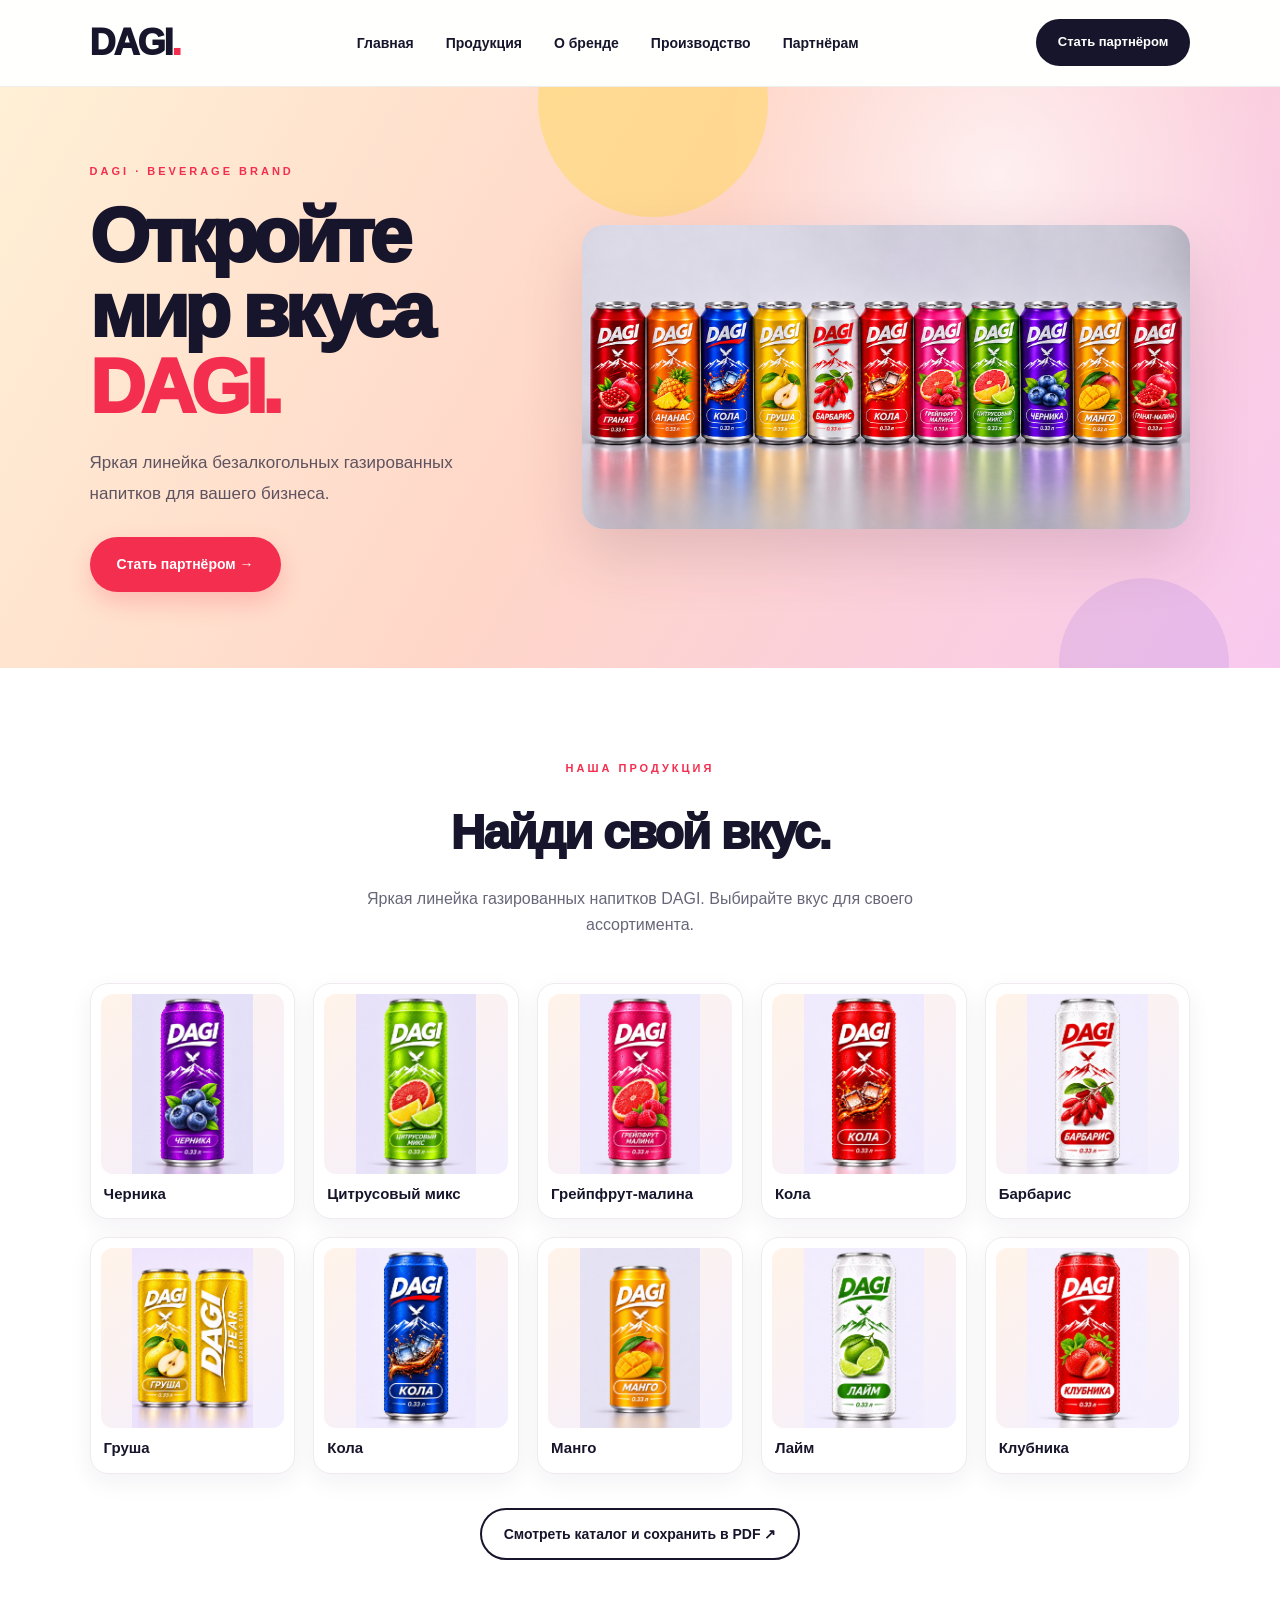
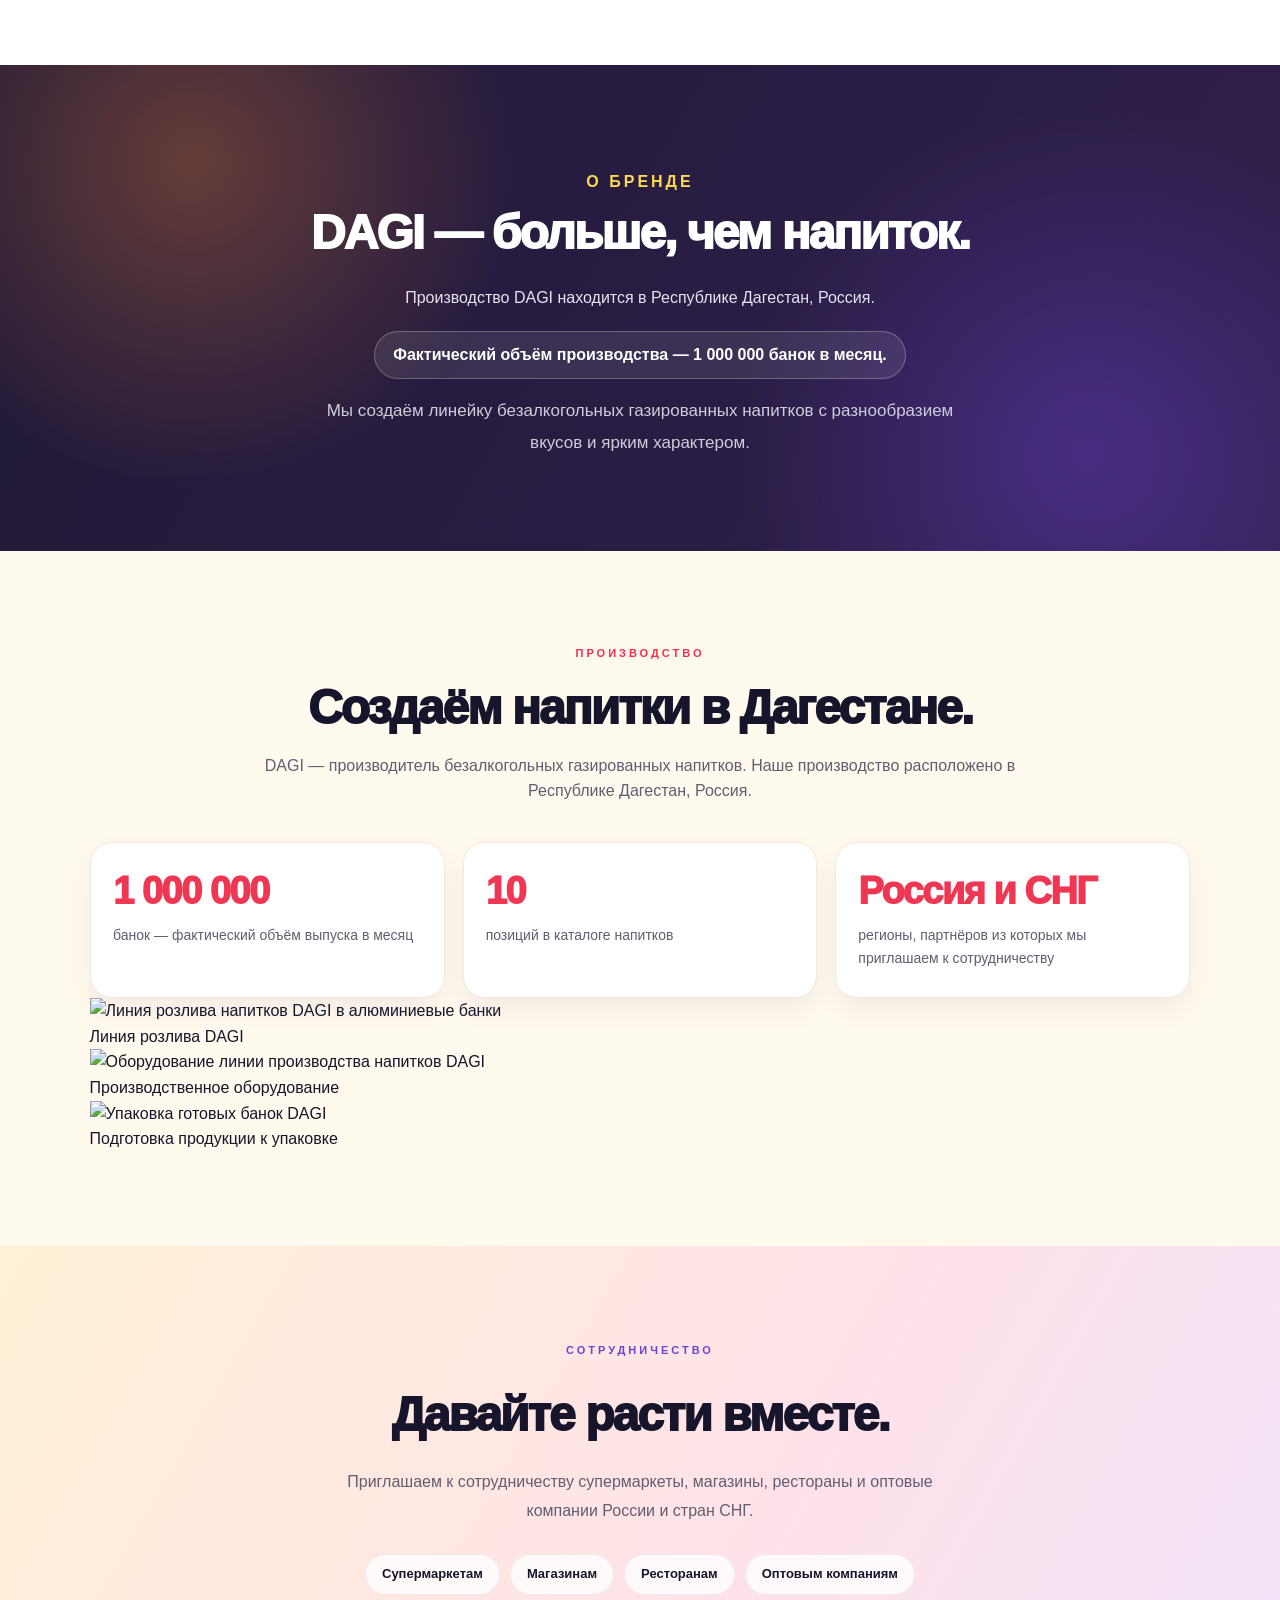
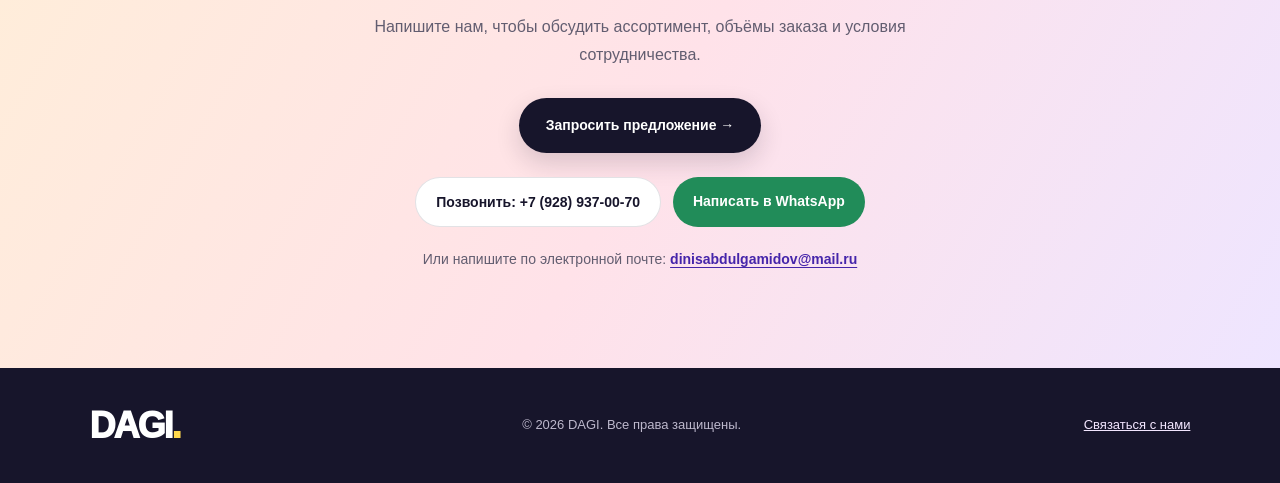
==== commit b3126340: "Add production photo gallery section" ====
--- a/index.html
+++ b/index.html
@@ -1,23 +1,15 @@
-
 <!DOCTYPE html>
 <html lang="ru">
 <head>
     <meta charset="UTF-8">
     <meta name="viewport" content="width=device-width, initial-scale=1.0">
-
     <title>DAGI — Газированные напитки</title>
-
     <meta name="description" content="DAGI — производитель безалкогольных газированных напитков из Дагестана, Россия. Приглашаем к сотрудничеству торговых партнёров.">
-
     <link rel="stylesheet" href="styles.css">
 </head>
-
 <body>
-
-    <!-- Верхнее меню -->
     <header class="header">
         <a href="#" class="logo">DAGI<span>.</span></a>
-
         <nav class="navigation">
             <a href="#home">Главная</a>
             <a href="#products">Продукция</a>
@@ -25,188 +17,93 @@
             <a href="#production">Производство</a>
             <a href="#partners">Партнёрам</a>
         </nav>
-
-        <a href="#partners" class="header-button">
-            Стать партнёром
-        </a>
+        <a href="#partners" class="header-button">Стать партнёром</a>
     </header>
-
-    <!-- Главный экран -->
     <main>
-
         <section class="hero" id="home">
-
             <div class="hero-content">
-
-                <p class="eyebrow">
-                    DAGI · BEVERAGE BRAND
-                </p>
-
-                <h1>
-                    Откройте<br>
-                    мир вкуса<br>
-                    <span>DAGI.</span>
-                </h1>
-
-                <p class="hero-description">
-                    Яркая линейка безалкогольных газированных
-                    напитков для вашего бизнеса.
-                </p>
-
-                <a href="#partners" class="primary-button">
-                    Стать партнёром →
-                </a>
-
+                <p class="eyebrow">DAGI · BEVERAGE BRAND</p>
+                <h1>Откройте<br>мир вкуса<br><span>DAGI.</span></h1>
+                <p class="hero-description">Яркая линейка безалкогольных газированных напитков для вашего бизнеса.</p>
+                <a href="#partners" class="primary-button">Стать партнёром →</a>
             </div>
-
             <div class="hero-image">
-                <img
-                    src="images/6946DF8D-8320-417E-B7E4-8DBF4C0254D5.PNG"
-                    alt="Линейка газированных напитков DAGI"
-                >
+                <img src="images/6946DF8D-8320-417E-B7E4-8DBF4C0254D5.PNG" alt="Линейка газированных напитков DAGI">
             </div>
-
         </section>
 
-       
-<!-- Продукция -->
-<section class="products" id="products">
-  <p class="eyebrow">НАША ПРОДУКЦИЯ</p>
-  <h2>Найди свой вкус.</h2>
-  <p class="products-description">
-    Яркая линейка газированных напитков DAGI.
-    Выбирайте вкус для своего ассортимента.
-  </p>
-
-  <div class="product-grid">
-
-    <div class="product-card">
-      <img src="images/PHOTO-2026-11-15-14-43-10.jpg" alt="DAGI Черника">
-      <h3>Черника</h3>
-    </div>
-
-    <div class="product-card">
-      <img src="images/PHOTO-2026-11-15-16-01-20.jpg" alt="DAGI Цитрусовый микс">
-      <h3>Цитрусовый микс</h3>
-    </div>
-
-    <div class="product-card">
-      <img src="images/PHOTO-2026-11-15-17-13-34.jpg" alt="DAGI Грейпфрут-малина">
-      <h3>Грейпфрут-малина</h3>
-    </div>
-
-    <div class="product-card">
-      <img src="images/PHOTO-2026-11-15-19-41-52.jpg" alt="DAGI Кола">
-      <h3>Кола</h3>
-    </div>
-
-    <div class="product-card">
-      <img src="images/PHOTO-2026-11-15-19-51-15.jpg" alt="DAGI Барбарис">
-      <h3>Барбарис</h3>
-    </div>
-
-    <div class="product-card">
-      <img src="images/PHOTO-2026-11-15-20-41-32.jpg" alt="DAGI Груша">
-      <h3>Груша</h3>
-    </div>
-
-    <div class="product-card">
-      <img src="images/PHOTO-2026-11-15-21-17-18.jpg" alt="DAGI Кола">
-      <h3>Кола</h3>
-    </div>
-
-    <div class="product-card">
-      <img src="images/PHOTO-2026-11-15-21-52-10.jpg" alt="DAGI Манго">
-      <h3>Манго</h3>
-    </div>
-
-    <div class="product-card">
-      <img src="images/PHOTO-2026-11-16-16-33-09.jpg" alt="DAGI Лайм">
-      <h3>Лайм</h3>
-    </div>
-
-    <div class="product-card">
-      <img src="images/PHOTO-2026-11-16-17-34-57.jpg" alt="DAGI Клубника">
-      <h3>Клубника</h3>
-    </div>
-
-  </div>
-  <div class="catalog-actions">
-    <a class="catalog-link" href="catalog.html">Смотреть каталог и сохранить в PDF ↗</a>
-  </div>
-</section>
-
-           
-
-        <!-- О бренде -->
-        <section class="about" id="about">
-
-            <p class="eyebrow">О БРЕНДЕ</p>
-
-            <h2>DAGI — больше, чем напиток.</h2>
-
-            <p class="about-origin">Производство DAGI находится в Республике Дагестан, Россия.</p>
-
-            <p class="about-capacity">Фактический объём производства — 1 000 000 банок в месяц.</p>
-
-            <p>
-                Мы создаём линейку безалкогольных
-                газированных напитков с разнообразием вкусов
-                и ярким характером.
-            </p>
-
+        <section class="products" id="products">
+            <p class="eyebrow">НАША ПРОДУКЦИЯ</p>
+            <h2>Найди свой вкус.</h2>
+            <p class="products-description">Яркая линейка газированных напитков DAGI. Выбирайте вкус для своего ассортимента.</p>
+            <div class="product-grid">
+                <div class="product-card"><img src="images/PHOTO-2026-11-15-14-43-10.jpg" alt="DAGI Черника"><h3>Черника</h3></div>
+                <div class="product-card"><img src="images/PHOTO-2026-11-15-16-01-20.jpg" alt="DAGI Цитрусовый микс"><h3>Цитрусовый микс</h3></div>
+                <div class="product-card"><img src="images/PHOTO-2026-11-15-17-13-34.jpg" alt="DAGI Грейпфрут-малина"><h3>Грейпфрут-малина</h3></div>
+                <div class="product-card"><img src="images/PHOTO-2026-11-15-19-41-52.jpg" alt="DAGI Кола"><h3>Кола</h3></div>
+                <div class="product-card"><img src="images/PHOTO-2026-11-15-19-51-15.jpg" alt="DAGI Барбарис"><h3>Барбарис</h3></div>
+                <div class="product-card"><img src="images/PHOTO-2026-11-15-20-41-32.jpg" alt="DAGI Груша"><h3>Груша</h3></div>
+                <div class="product-card"><img src="images/PHOTO-2026-11-15-21-17-18.jpg" alt="DAGI Кола"><h3>Кола</h3></div>
+                <div class="product-card"><img src="images/PHOTO-2026-11-15-21-52-10.jpg" alt="DAGI Манго"><h3>Манго</h3></div>
+                <div class="product-card"><img src="images/PHOTO-2026-11-16-16-33-09.jpg" alt="DAGI Лайм"><h3>Лайм</h3></div>
+                <div class="product-card"><img src="images/PHOTO-2026-11-16-17-34-57.jpg" alt="DAGI Клубника"><h3>Клубника</h3></div>
+            </div>
+            <div class="catalog-actions"><a class="catalog-link" href="catalog.html">Смотреть каталог и сохранить в PDF ↗</a></div>
         </section>
 
-        <!-- Производство -->
-        <section class="production" id="production">
-          <div class="production-intro">
-            <p class="eyebrow">ПРОИЗВОДСТВО</p>
-            <h2>Создаём напитки в Дагестане.</h2>
-            <p>DAGI — производитель безалкогольных газированных напитков. Наше производство расположено в Республике Дагестан, Россия.</p>
-          </div>
-          <div class="production-facts">
-            <div class="fact"><strong>1 000 000</strong><span>банок — фактический объём выпуска в месяц</span></div>
-            <div class="fact"><strong>10</strong><span>позиций в каталоге напитков</span></div>
-            <div class="fact"><strong>Россия и СНГ</strong><span>регионы, партнёров из которых мы приглашаем к сотрудничеству</span></div>
-          </div>
-          <p class="production-note">Фотографии производства добавим сюда после получения оригинальных снимков.</p>
+        <section class="about" id="about">
+            <p class="eyebrow">О БРЕНДЕ</p>
+            <h2>DAGI — больше, чем напиток.</h2>
+            <p class="about-origin">Производство DAGI находится в Республике Дагестан, Россия.</p>
+            <p class="about-capacity">Фактический объём производства — 1 000 000 банок в месяц.</p>
+            <p>Мы создаём линейку безалкогольных газированных напитков с разнообразием вкусов и ярким характером.</p>
         </section>
 
-        <!-- Партнёры -->
+        <section class="production" id="production">
+            <div class="production-intro">
+                <p class="eyebrow">ПРОИЗВОДСТВО</p>
+                <h2>Создаём напитки в Дагестане.</h2>
+                <p>DAGI — производитель безалкогольных газированных напитков. Наше производство расположено в Республике Дагестан, Россия.</p>
+            </div>
+            <div class="production-facts">
+                <div class="fact"><strong>1 000 000</strong><span>банок — фактический объём выпуска в месяц</span></div>
+                <div class="fact"><strong>10</strong><span>позиций в каталоге напитков</span></div>
+                <div class="fact"><strong>Россия и СНГ</strong><span>регионы, партнёров из которых мы приглашаем к сотрудничеству</span></div>
+            </div>
+            <div class="production-gallery">
+                <figure class="production-photo production-photo-wide">
+                    <img src="images/production-line-1.jpg" alt="Линия розлива напитков DAGI в алюминиевые банки">
+                    <figcaption>Линия розлива DAGI</figcaption>
+                </figure>
+                <figure class="production-photo">
+                    <img src="images/production-line-2.jpg" alt="Оборудование линии производства напитков DAGI">
+                    <figcaption>Производственное оборудование</figcaption>
+                </figure>
+                <figure class="production-photo">
+                    <img src="images/production-line-3.jpg" alt="Упаковка готовых банок DAGI">
+                    <figcaption>Подготовка продукции к упаковке</figcaption>
+                </figure>
+            </div>
+        </section>
+
         <section class="partners" id="partners">
-
             <p class="eyebrow">СОТРУДНИЧЕСТВО</p>
-
             <h2>Давайте расти вместе.</h2>
-
-            <p>
-                Приглашаем к сотрудничеству супермаркеты,
-                магазины, рестораны и оптовые компании России и стран СНГ.
-            </p>
-
-            <div class="partner-types">
-              <span>Супермаркетам</span><span>Магазинам</span><span>Ресторанам</span><span>Оптовым компаниям</span>
-            </div>
+            <p>Приглашаем к сотрудничеству супермаркеты, магазины, рестораны и оптовые компании России и стран СНГ.</p>
+            <div class="partner-types"><span>Супермаркетам</span><span>Магазинам</span><span>Ресторанам</span><span>Оптовым компаниям</span></div>
             <p class="partner-help">Напишите нам, чтобы обсудить ассортимент, объёмы заказа и условия сотрудничества.</p>
-            <a href="mailto:dinisabdulgamidov@mail.ru?subject=DAGI%20%E2%80%94%20%D0%B7%D0%B0%D0%BF%D1%80%D0%BE%D1%81%20%D0%BE%20%D1%81%D0%BE%D1%82%D1%80%D1%83%D0%B4%D0%BD%D0%B8%D1%87%D0%B5%D1%81%D1%82%D0%B2%D0%B5" class="primary-button">
-                Запросить предложение →
-            </a>
+            <a href="mailto:dinisabdulgamidov@mail.ru?subject=DAGI%20%E2%80%94%20%D0%B7%D0%B0%D0%BF%D1%80%D0%BE%D1%81%20%D0%BE%20%D1%81%D0%BE%D1%82%D1%80%D1%83%D0%B4%D0%BD%D0%B8%D1%87%D0%B5%D1%81%D1%82%D0%B2%D0%B5" class="primary-button">Запросить предложение →</a>
             <div class="contact-options">
-              <a class="contact-phone" href="tel:+79289370070">Позвонить: +7 (928) 937-00-70</a>
-              <a class="contact-whatsapp" href="https://wa.me/79289370070" target="_blank" rel="noopener noreferrer">Написать в WhatsApp</a>
+                <a class="contact-phone" href="tel:+79289370070">Позвонить: +7 (928) 937-00-70</a>
+                <a class="contact-whatsapp" href="https://wa.me/79289370070" target="_blank" rel="noopener noreferrer">Написать в WhatsApp</a>
             </div>
             <p class="contact-email">Или напишите по электронной почте: <a href="mailto:dinisabdulgamidov@mail.ru">dinisabdulgamidov@mail.ru</a></p>
-
         </section>
-
     </main>
-
-    <!-- Подвал -->
     <footer class="footer">
         <a href="#home" class="logo">DAGI<span>.</span></a>
         <p>© 2026 DAGI. Все права защищены.</p>
         <a class="footer-email" href="mailto:dinisabdulgamidov@mail.ru">Связаться с нами</a>
     </footer>
-
 </body>
-</html>
+</html>
--- a/styles.css
+++ b/styles.css
@@ -166,3 +166,9 @@
 .contact-email a { color:#4525aa; text-decoration:underline; text-underline-offset:3px; font-weight:800; }
 .footer-email { font-size:13px; color:#f3e6ff; text-decoration:underline; }
 @media(max-width:850px){.production{padding:72px 5%}.production-facts{grid-template-columns:1fr;max-width:520px}.fact{padding:24px}.fact strong{font-size:30px}}
+
+.contact-options { display:flex; justify-content:center; flex-wrap:wrap; gap:12px; margin:24px auto 8px; }
+.contact-options a { display:inline-block; padding:13px 20px; border-radius:999px; font-size:14px; font-weight:850; transition:transform .2s,background .2s; }
+.contact-options a:hover { transform:translateY(-2px); }
+.contact-phone { background:#fff; color:var(--ink); border:1px solid rgba(23,21,43,.12); }
+.contact-whatsapp { background:#218c59; color:#fff!important; }
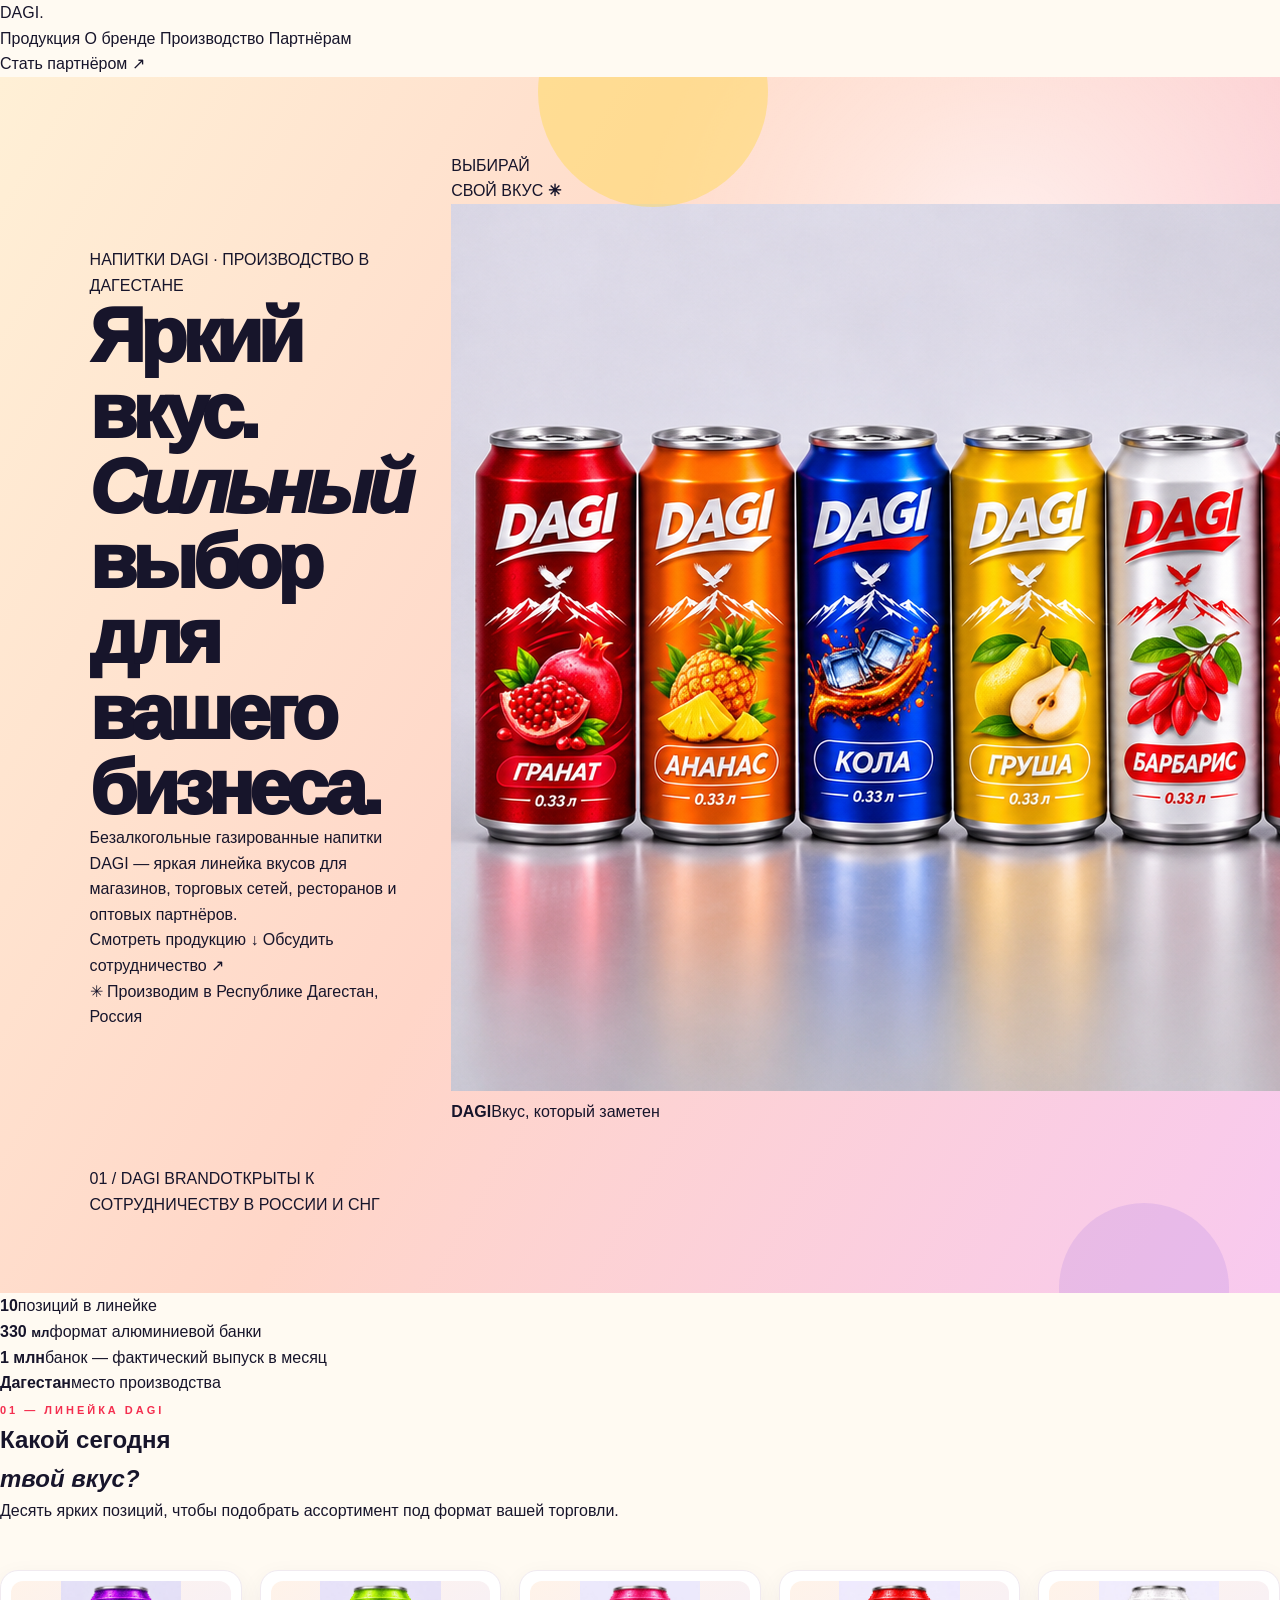
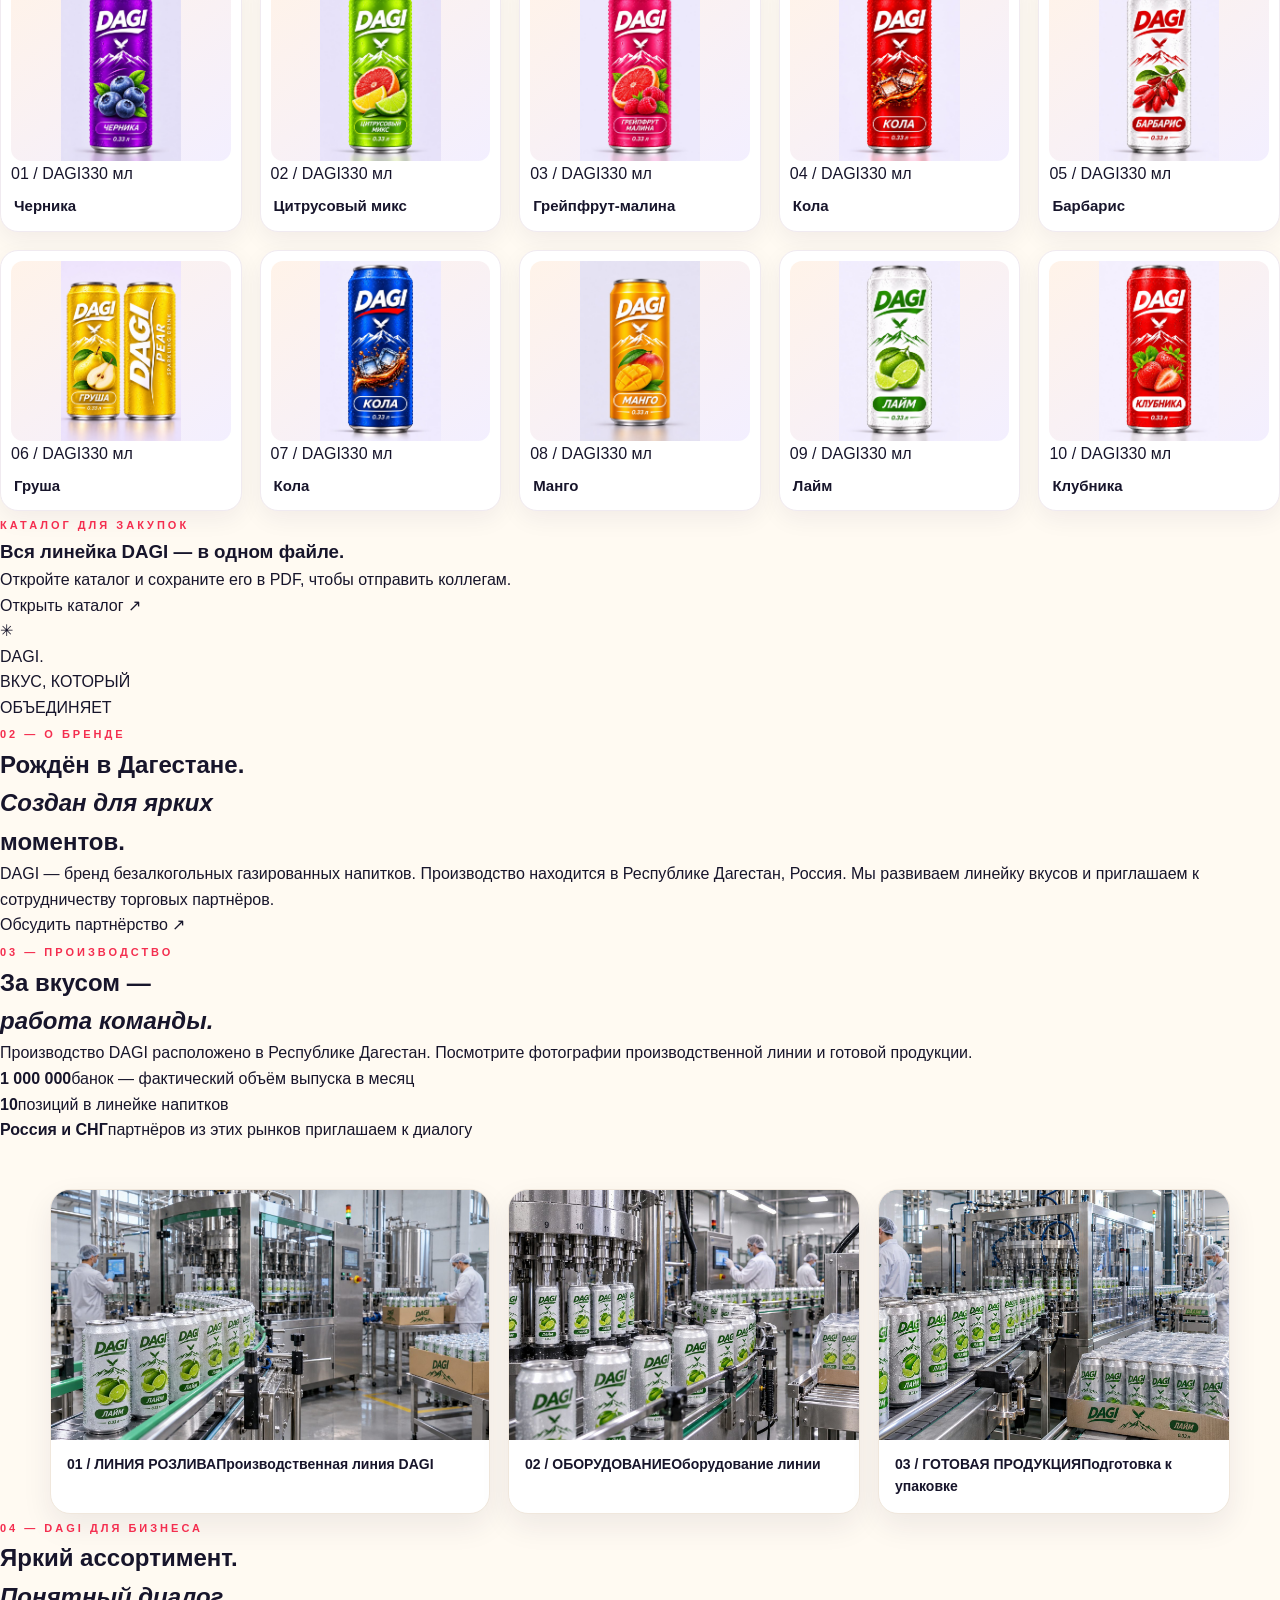
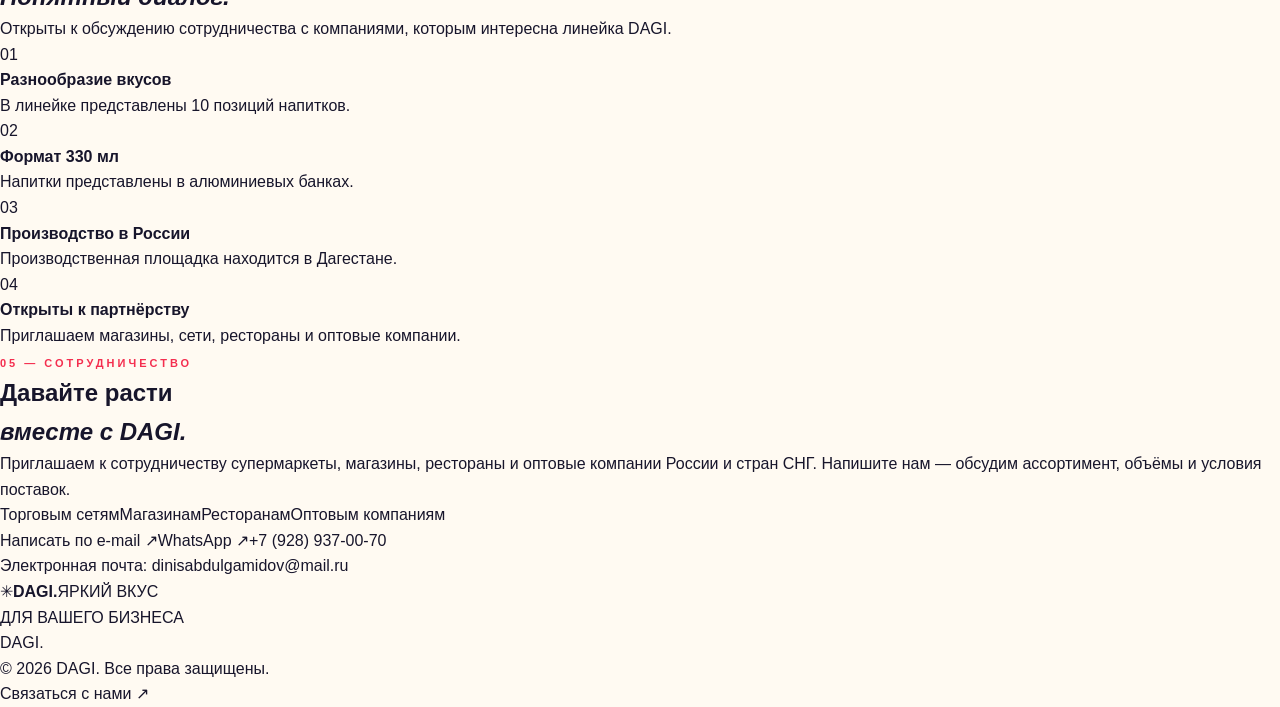
==== commit 81481d66: "Redesign homepage for premium colorful DAGI B2B brand" ====
--- a/index.html
+++ b/index.html
@@ -1,109 +1,121 @@
 <!DOCTYPE html>
 <html lang="ru">
 <head>
-    <meta charset="UTF-8">
-    <meta name="viewport" content="width=device-width, initial-scale=1.0">
-    <title>DAGI — Газированные напитки</title>
-    <meta name="description" content="DAGI — производитель безалкогольных газированных напитков из Дагестана, Россия. Приглашаем к сотрудничеству торговых партнёров.">
-    <link rel="stylesheet" href="styles.css">
+  <meta charset="UTF-8">
+  <meta name="viewport" content="width=device-width, initial-scale=1.0">
+  <meta name="theme-color" content="#fff8ef">
+  <title>DAGI — газированные напитки для вашего бизнеса</title>
+  <meta name="description" content="DAGI — производитель безалкогольных газированных напитков в Республике Дагестан. 10 вкусов, фактический выпуск 1 000 000 банок в месяц. Сотрудничество с торговыми партнёрами.">
+  <meta property="og:title" content="DAGI — яркий вкус для вашего бизнеса">
+  <meta property="og:description" content="Безалкогольные газированные напитки DAGI. Производство в Дагестане. Приглашаем к сотрудничеству.">
+  <meta property="og:type" content="website">
+  <link rel="preconnect" href="https://fonts.googleapis.com">
+  <link rel="preconnect" href="https://fonts.gstatic.com" crossorigin>
+  <link href="https://fonts.googleapis.com/css2?family=Manrope:wght@400;500;600;700;800;900&display=swap" rel="stylesheet">
+  <link rel="stylesheet" href="styles.css">
 </head>
 <body>
-    <header class="header">
-        <a href="#" class="logo">DAGI<span>.</span></a>
-        <nav class="navigation">
-            <a href="#home">Главная</a>
-            <a href="#products">Продукция</a>
-            <a href="#about">О бренде</a>
-            <a href="#production">Производство</a>
-            <a href="#partners">Партнёрам</a>
-        </nav>
-        <a href="#partners" class="header-button">Стать партнёром</a>
-    </header>
-    <main>
-        <section class="hero" id="home">
-            <div class="hero-content">
-                <p class="eyebrow">DAGI · BEVERAGE BRAND</p>
-                <h1>Откройте<br>мир вкуса<br><span>DAGI.</span></h1>
-                <p class="hero-description">Яркая линейка безалкогольных газированных напитков для вашего бизнеса.</p>
-                <a href="#partners" class="primary-button">Стать партнёром →</a>
-            </div>
-            <div class="hero-image">
-                <img src="images/6946DF8D-8320-417E-B7E4-8DBF4C0254D5.PNG" alt="Линейка газированных напитков DAGI">
-            </div>
-        </section>
+  <header class="site-header">
+    <a href="#home" class="brand" aria-label="DAGI — на главную">DAGI<span>.</span></a>
+    <nav class="main-nav" aria-label="Главная навигация">
+      <a href="#products">Продукция</a>
+      <a href="#about">О бренде</a>
+      <a href="#production">Производство</a>
+      <a href="#partners">Партнёрам</a>
+    </nav>
+    <a href="#partners" class="header-cta">Стать партнёром <span>↗</span></a>
+  </header>
 
-        <section class="products" id="products">
-            <p class="eyebrow">НАША ПРОДУКЦИЯ</p>
-            <h2>Найди свой вкус.</h2>
-            <p class="products-description">Яркая линейка газированных напитков DAGI. Выбирайте вкус для своего ассортимента.</p>
-            <div class="product-grid">
-                <div class="product-card"><img src="images/PHOTO-2026-11-15-14-43-10.jpg" alt="DAGI Черника"><h3>Черника</h3></div>
-                <div class="product-card"><img src="images/PHOTO-2026-11-15-16-01-20.jpg" alt="DAGI Цитрусовый микс"><h3>Цитрусовый микс</h3></div>
-                <div class="product-card"><img src="images/PHOTO-2026-11-15-17-13-34.jpg" alt="DAGI Грейпфрут-малина"><h3>Грейпфрут-малина</h3></div>
-                <div class="product-card"><img src="images/PHOTO-2026-11-15-19-41-52.jpg" alt="DAGI Кола"><h3>Кола</h3></div>
-                <div class="product-card"><img src="images/PHOTO-2026-11-15-19-51-15.jpg" alt="DAGI Барбарис"><h3>Барбарис</h3></div>
-                <div class="product-card"><img src="images/PHOTO-2026-11-15-20-41-32.jpg" alt="DAGI Груша"><h3>Груша</h3></div>
-                <div class="product-card"><img src="images/PHOTO-2026-11-15-21-17-18.jpg" alt="DAGI Кола"><h3>Кола</h3></div>
-                <div class="product-card"><img src="images/PHOTO-2026-11-15-21-52-10.jpg" alt="DAGI Манго"><h3>Манго</h3></div>
-                <div class="product-card"><img src="images/PHOTO-2026-11-16-16-33-09.jpg" alt="DAGI Лайм"><h3>Лайм</h3></div>
-                <div class="product-card"><img src="images/PHOTO-2026-11-16-17-34-57.jpg" alt="DAGI Клубника"><h3>Клубника</h3></div>
-            </div>
-            <div class="catalog-actions"><a class="catalog-link" href="catalog.html">Смотреть каталог и сохранить в PDF ↗</a></div>
-        </section>
+  <main>
+    <section class="hero" id="home">
+      <div class="hero-copy">
+        <span class="kicker"><i></i> НАПИТКИ DAGI · ПРОИЗВОДСТВО В ДАГЕСТАНЕ</span>
+        <h1>Яркий вкус.<br><em>Сильный</em> выбор<br>для вашего бизнеса.</h1>
+        <p class="hero-lead">Безалкогольные газированные напитки DAGI — яркая линейка вкусов для магазинов, торговых сетей, ресторанов и оптовых партнёров.</p>
+        <div class="hero-actions">
+          <a class="button button-dark" href="#products">Смотреть продукцию <span>↓</span></a>
+          <a class="button button-light" href="#partners">Обсудить сотрудничество <span>↗</span></a>
+        </div>
+        <div class="hero-note"><span class="note-mark">✳</span> Производим в Республике Дагестан, Россия</div>
+      </div>
+      <div class="hero-visual">
+        <div class="hero-orbit orbit-one"></div>
+        <div class="hero-orbit orbit-two"></div>
+        <div class="hero-sticker">ВЫБИРАЙ<br>СВОЙ ВКУС <b>✳</b></div>
+        <img src="images/6946DF8D-8320-417E-B7E4-8DBF4C0254D5.PNG" alt="Линейка безалкогольных газированных напитков DAGI">
+        <div class="hero-caption"><b>DAGI</b><span>Вкус, который заметен</span></div>
+      </div>
+      <div class="hero-bottom"><span>01 / DAGI BRAND</span><span>ОТКРЫТЫ К СОТРУДНИЧЕСТВУ В РОССИИ И СНГ</span></div>
+    </section>
 
-        <section class="about" id="about">
-            <p class="eyebrow">О БРЕНДЕ</p>
-            <h2>DAGI — больше, чем напиток.</h2>
-            <p class="about-origin">Производство DAGI находится в Республике Дагестан, Россия.</p>
-            <p class="about-capacity">Фактический объём производства — 1 000 000 банок в месяц.</p>
-            <p>Мы создаём линейку безалкогольных газированных напитков с разнообразием вкусов и ярким характером.</p>
-        </section>
+    <section class="quick-facts" aria-label="DAGI в цифрах">
+      <div><strong>10</strong><span>позиций в линейке</span></div>
+      <div><strong>330 <small>мл</small></strong><span>формат алюминиевой банки</span></div>
+      <div><strong>1 млн</strong><span>банок — фактический выпуск в месяц</span></div>
+      <div><strong>Дагестан</strong><span>место производства</span></div>
+    </section>
 
-        <section class="production" id="production">
-            <div class="production-intro">
-                <p class="eyebrow">ПРОИЗВОДСТВО</p>
-                <h2>Создаём напитки в Дагестане.</h2>
-                <p>DAGI — производитель безалкогольных газированных напитков. Наше производство расположено в Республике Дагестан, Россия.</p>
-            </div>
-            <div class="production-facts">
-                <div class="fact"><strong>1 000 000</strong><span>банок — фактический объём выпуска в месяц</span></div>
-                <div class="fact"><strong>10</strong><span>позиций в каталоге напитков</span></div>
-                <div class="fact"><strong>Россия и СНГ</strong><span>регионы, партнёров из которых мы приглашаем к сотрудничеству</span></div>
-            </div>
-            <div class="production-gallery">
-                <figure class="production-photo production-photo-wide">
-                    <img src="images/production-line-1.jpg" alt="Линия розлива напитков DAGI в алюминиевые банки">
-                    <figcaption>Линия розлива DAGI</figcaption>
-                </figure>
-                <figure class="production-photo">
-                    <img src="images/production-line-2.jpg" alt="Оборудование линии производства напитков DAGI">
-                    <figcaption>Производственное оборудование</figcaption>
-                </figure>
-                <figure class="production-photo">
-                    <img src="images/production-line-3.jpg" alt="Упаковка готовых банок DAGI">
-                    <figcaption>Подготовка продукции к упаковке</figcaption>
-                </figure>
-            </div>
-        </section>
+    <section class="section products-section" id="products">
+      <div class="section-heading">
+        <div><span class="eyebrow">01 — ЛИНЕЙКА DAGI</span><h2>Какой сегодня<br><em>твой вкус?</em></h2></div>
+        <p>Десять ярких позиций, чтобы подобрать ассортимент под формат вашей торговли.</p>
+      </div>
+      <div class="product-grid">
+        <article class="product-card"><div class="product-image"><img src="images/PHOTO-2026-11-15-14-43-10.jpg" alt="Газированный напиток DAGI со вкусом черники"></div><div class="product-meta"><span>01 / DAGI</span><span>330 мл</span></div><h3>Черника</h3></article>
+        <article class="product-card"><div class="product-image"><img src="images/PHOTO-2026-11-15-16-01-20.jpg" alt="Газированный напиток DAGI Цитрусовый микс"></div><div class="product-meta"><span>02 / DAGI</span><span>330 мл</span></div><h3>Цитрусовый микс</h3></article>
+        <article class="product-card"><div class="product-image"><img src="images/PHOTO-2026-11-15-17-13-34.jpg" alt="Газированный напиток DAGI Грейпфрут-малина"></div><div class="product-meta"><span>03 / DAGI</span><span>330 мл</span></div><h3>Грейпфрут-малина</h3></article>
+        <article class="product-card"><div class="product-image"><img src="images/PHOTO-2026-11-15-19-41-52.jpg" alt="Газированный напиток DAGI Кола"></div><div class="product-meta"><span>04 / DAGI</span><span>330 мл</span></div><h3>Кола</h3></article>
+        <article class="product-card"><div class="product-image"><img src="images/PHOTO-2026-11-15-19-51-15.jpg" alt="Газированный напиток DAGI Барбарис"></div><div class="product-meta"><span>05 / DAGI</span><span>330 мл</span></div><h3>Барбарис</h3></article>
+        <article class="product-card"><div class="product-image"><img src="images/PHOTO-2026-11-15-20-41-32.jpg" alt="Газированный напиток DAGI Груша"></div><div class="product-meta"><span>06 / DAGI</span><span>330 мл</span></div><h3>Груша</h3></article>
+        <article class="product-card"><div class="product-image"><img src="images/PHOTO-2026-11-15-21-17-18.jpg" alt="Газированный напиток DAGI Кола"></div><div class="product-meta"><span>07 / DAGI</span><span>330 мл</span></div><h3>Кола</h3></article>
+        <article class="product-card"><div class="product-image"><img src="images/PHOTO-2026-11-15-21-52-10.jpg" alt="Газированный напиток DAGI Манго"></div><div class="product-meta"><span>08 / DAGI</span><span>330 мл</span></div><h3>Манго</h3></article>
+        <article class="product-card"><div class="product-image"><img src="images/PHOTO-2026-11-16-16-33-09.jpg" alt="Газированный напиток DAGI Лайм"></div><div class="product-meta"><span>09 / DAGI</span><span>330 мл</span></div><h3>Лайм</h3></article>
+        <article class="product-card"><div class="product-image"><img src="images/PHOTO-2026-11-16-17-34-57.jpg" alt="Газированный напиток DAGI Клубника"></div><div class="product-meta"><span>10 / DAGI</span><span>330 мл</span></div><h3>Клубника</h3></article>
+      </div>
+      <div class="catalog-banner"><div><span class="eyebrow">КАТАЛОГ ДЛЯ ЗАКУПОК</span><h3>Вся линейка DAGI — в одном файле.</h3><p>Откройте каталог и сохраните его в PDF, чтобы отправить коллегам.</p></div><a class="button button-dark" href="catalog.html">Открыть каталог <span>↗</span></a></div>
+    </section>
 
-        <section class="partners" id="partners">
-            <p class="eyebrow">СОТРУДНИЧЕСТВО</p>
-            <h2>Давайте расти вместе.</h2>
-            <p>Приглашаем к сотрудничеству супермаркеты, магазины, рестораны и оптовые компании России и стран СНГ.</p>
-            <div class="partner-types"><span>Супермаркетам</span><span>Магазинам</span><span>Ресторанам</span><span>Оптовым компаниям</span></div>
-            <p class="partner-help">Напишите нам, чтобы обсудить ассортимент, объёмы заказа и условия сотрудничества.</p>
-            <a href="mailto:dinisabdulgamidov@mail.ru?subject=DAGI%20%E2%80%94%20%D0%B7%D0%B0%D0%BF%D1%80%D0%BE%D1%81%20%D0%BE%20%D1%81%D0%BE%D1%82%D1%80%D1%83%D0%B4%D0%BD%D0%B8%D1%87%D0%B5%D1%81%D1%82%D0%B2%D0%B5" class="primary-button">Запросить предложение →</a>
-            <div class="contact-options">
-                <a class="contact-phone" href="tel:+79289370070">Позвонить: +7 (928) 937-00-70</a>
-                <a class="contact-whatsapp" href="https://wa.me/79289370070" target="_blank" rel="noopener noreferrer">Написать в WhatsApp</a>
-            </div>
-            <p class="contact-email">Или напишите по электронной почте: <a href="mailto:dinisabdulgamidov@mail.ru">dinisabdulgamidov@mail.ru</a></p>
-        </section>
-    </main>
-    <footer class="footer">
-        <a href="#home" class="logo">DAGI<span>.</span></a>
-        <p>© 2026 DAGI. Все права защищены.</p>
-        <a class="footer-email" href="mailto:dinisabdulgamidov@mail.ru">Связаться с нами</a>
-    </footer>
+    <section class="brand-section" id="about">
+      <div class="brand-art"><span class="brand-sun">✳</span><div class="brand-word">DAGI<span>.</span></div><p>ВКУС, КОТОРЫЙ<br>ОБЪЕДИНЯЕТ</p></div>
+      <div class="brand-copy"><span class="eyebrow eyebrow-light">02 — О БРЕНДЕ</span><h2>Рождён в Дагестане.<br><em>Создан для ярких</em><br>моментов.</h2><p>DAGI — бренд безалкогольных газированных напитков. Производство находится в Республике Дагестан, Россия. Мы развиваем линейку вкусов и приглашаем к сотрудничеству торговых партнёров.</p><a class="text-link text-link-light" href="#partners">Обсудить партнёрство <span>↗</span></a></div>
+    </section>
+
+    <section class="section production-section" id="production">
+      <div class="section-heading">
+        <div><span class="eyebrow">03 — ПРОИЗВОДСТВО</span><h2>За вкусом —<br><em>работа команды.</em></h2></div>
+        <p>Производство DAGI расположено в Республике Дагестан. Посмотрите фотографии производственной линии и готовой продукции.</p>
+      </div>
+      <div class="production-stats"><div><strong>1 000 000</strong><span>банок — фактический объём выпуска в месяц</span></div><div><strong>10</strong><span>позиций в линейке напитков</span></div><div><strong>Россия и СНГ</strong><span>партнёров из этих рынков приглашаем к диалогу</span></div></div>
+      <div class="production-gallery">
+        <figure class="production-photo production-photo-large"><img src="images/production-line-1.jpg" alt="Линия розлива напитков DAGI в алюминиевые банки"><figcaption><span>01 / ЛИНИЯ РОЗЛИВА</span><b>Производственная линия DAGI</b></figcaption></figure>
+        <figure class="production-photo"><img src="images/production-line-2.jpg" alt="Оборудование линии производства напитков DAGI"><figcaption><span>02 / ОБОРУДОВАНИЕ</span><b>Оборудование линии</b></figcaption></figure>
+        <figure class="production-photo"><img src="images/production-line-3.jpg" alt="Упаковка готовых банок DAGI"><figcaption><span>03 / ГОТОВАЯ ПРОДУКЦИЯ</span><b>Подготовка к упаковке</b></figcaption></figure>
+      </div>
+    </section>
+
+    <section class="why-section">
+      <div class="why-heading"><span class="eyebrow eyebrow-light">04 — DAGI ДЛЯ БИЗНЕСА</span><h2>Яркий ассортимент.<br><em>Понятный диалог.</em></h2><p>Открыты к обсуждению сотрудничества с компаниями, которым интересна линейка DAGI.</p></div>
+      <div class="why-grid">
+        <article><span>01</span><div><b>Разнообразие вкусов</b><p>В линейке представлены 10 позиций напитков.</p></div></article>
+        <article><span>02</span><div><b>Формат 330 мл</b><p>Напитки представлены в алюминиевых банках.</p></div></article>
+        <article><span>03</span><div><b>Производство в России</b><p>Производственная площадка находится в Дагестане.</p></div></article>
+        <article><span>04</span><div><b>Открыты к партнёрству</b><p>Приглашаем магазины, сети, рестораны и оптовые компании.</p></div></article>
+      </div>
+    </section>
+
+    <section class="partner-section" id="partners">
+      <div class="partner-inner">
+        <span class="eyebrow">05 — СОТРУДНИЧЕСТВО</span>
+        <h2>Давайте расти<br><em>вместе с DAGI.</em></h2>
+        <p>Приглашаем к сотрудничеству супермаркеты, магазины, рестораны и оптовые компании России и стран СНГ. Напишите нам — обсудим ассортимент, объёмы и условия поставок.</p>
+        <div class="partner-tags"><span>Торговым сетям</span><span>Магазинам</span><span>Ресторанам</span><span>Оптовым компаниям</span></div>
+        <div class="partner-actions"><a class="button button-dark" href="mailto:dinisabdulgamidov@mail.ru?subject=DAGI%20%E2%80%94%20%D0%B7%D0%B0%D0%BF%D1%80%D0%BE%D1%81%20%D0%BE%20%D1%81%D0%BE%D1%82%D1%80%D1%83%D0%B4%D0%BD%D0%B8%D1%87%D0%B5%D1%81%D1%82%D0%B2%D0%B5">Написать по e-mail <span>↗</span></a><a class="button button-whatsapp" href="https://wa.me/79289370070" target="_blank" rel="noopener noreferrer">WhatsApp <span>↗</span></a><a class="button button-outline" href="tel:+79289370070">+7 (928) 937-00-70</a></div>
+        <div class="partner-email">Электронная почта: <a href="mailto:dinisabdulgamidov@mail.ru">dinisabdulgamidov@mail.ru</a></div>
+      </div>
+      <div class="partner-side"><span class="side-star">✳</span><b>DAGI.</b><span>ЯРКИЙ ВКУС<br>ДЛЯ ВАШЕГО БИЗНЕСА</span></div>
+    </section>
+  </main>
+
+  <footer class="site-footer"><a href="#home" class="brand brand-footer">DAGI<span>.</span></a><p>© 2026 DAGI. Все права защищены.</p><a href="mailto:dinisabdulgamidov@mail.ru">Связаться с нами ↗</a></footer>
 </body>
 </html>
--- a/styles.css
+++ b/styles.css
@@ -172,3 +172,47 @@
 .contact-options a:hover { transform:translateY(-2px); }
 .contact-phone { background:#fff; color:var(--ink); border:1px solid rgba(23,21,43,.12); }
 .contact-whatsapp { background:#218c59; color:#fff!important; }
+
+
+/* Фотогалерея производства */
+.production-gallery {
+  display:grid;
+  grid-template-columns:1.25fr 1fr 1fr;
+  gap:18px;
+  max-width:1180px;
+  margin:46px auto 0;
+}
+.production-photo {
+  min-width:0;
+  overflow:hidden;
+  margin:0;
+  background:#fff;
+  border:1px solid #f0e7dc;
+  border-radius:20px;
+  box-shadow:0 12px 30px rgba(40,25,65,.08);
+}
+.production-photo img {
+  display:block;
+  width:100%;
+  height:250px;
+  object-fit:cover;
+  transition:transform .35s ease;
+}
+.production-photo:hover img { transform:scale(1.035); }
+.production-photo figcaption {
+  padding:13px 16px 15px;
+  color:var(--ink);
+  font-size:14px;
+  font-weight:800;
+}
+.production-photo-wide img { height:250px; }
+@media(max-width:850px) {
+  .production-gallery { grid-template-columns:1fr 1fr; }
+  .production-photo-wide { grid-column:1 / -1; }
+  .production-photo img,.production-photo-wide img { height:220px; }
+}
+@media(max-width:520px) {
+  .production-gallery { grid-template-columns:1fr; gap:14px; margin-top:32px; }
+  .production-photo-wide { grid-column:auto; }
+  .production-photo img,.production-photo-wide img { height:220px; }
+}
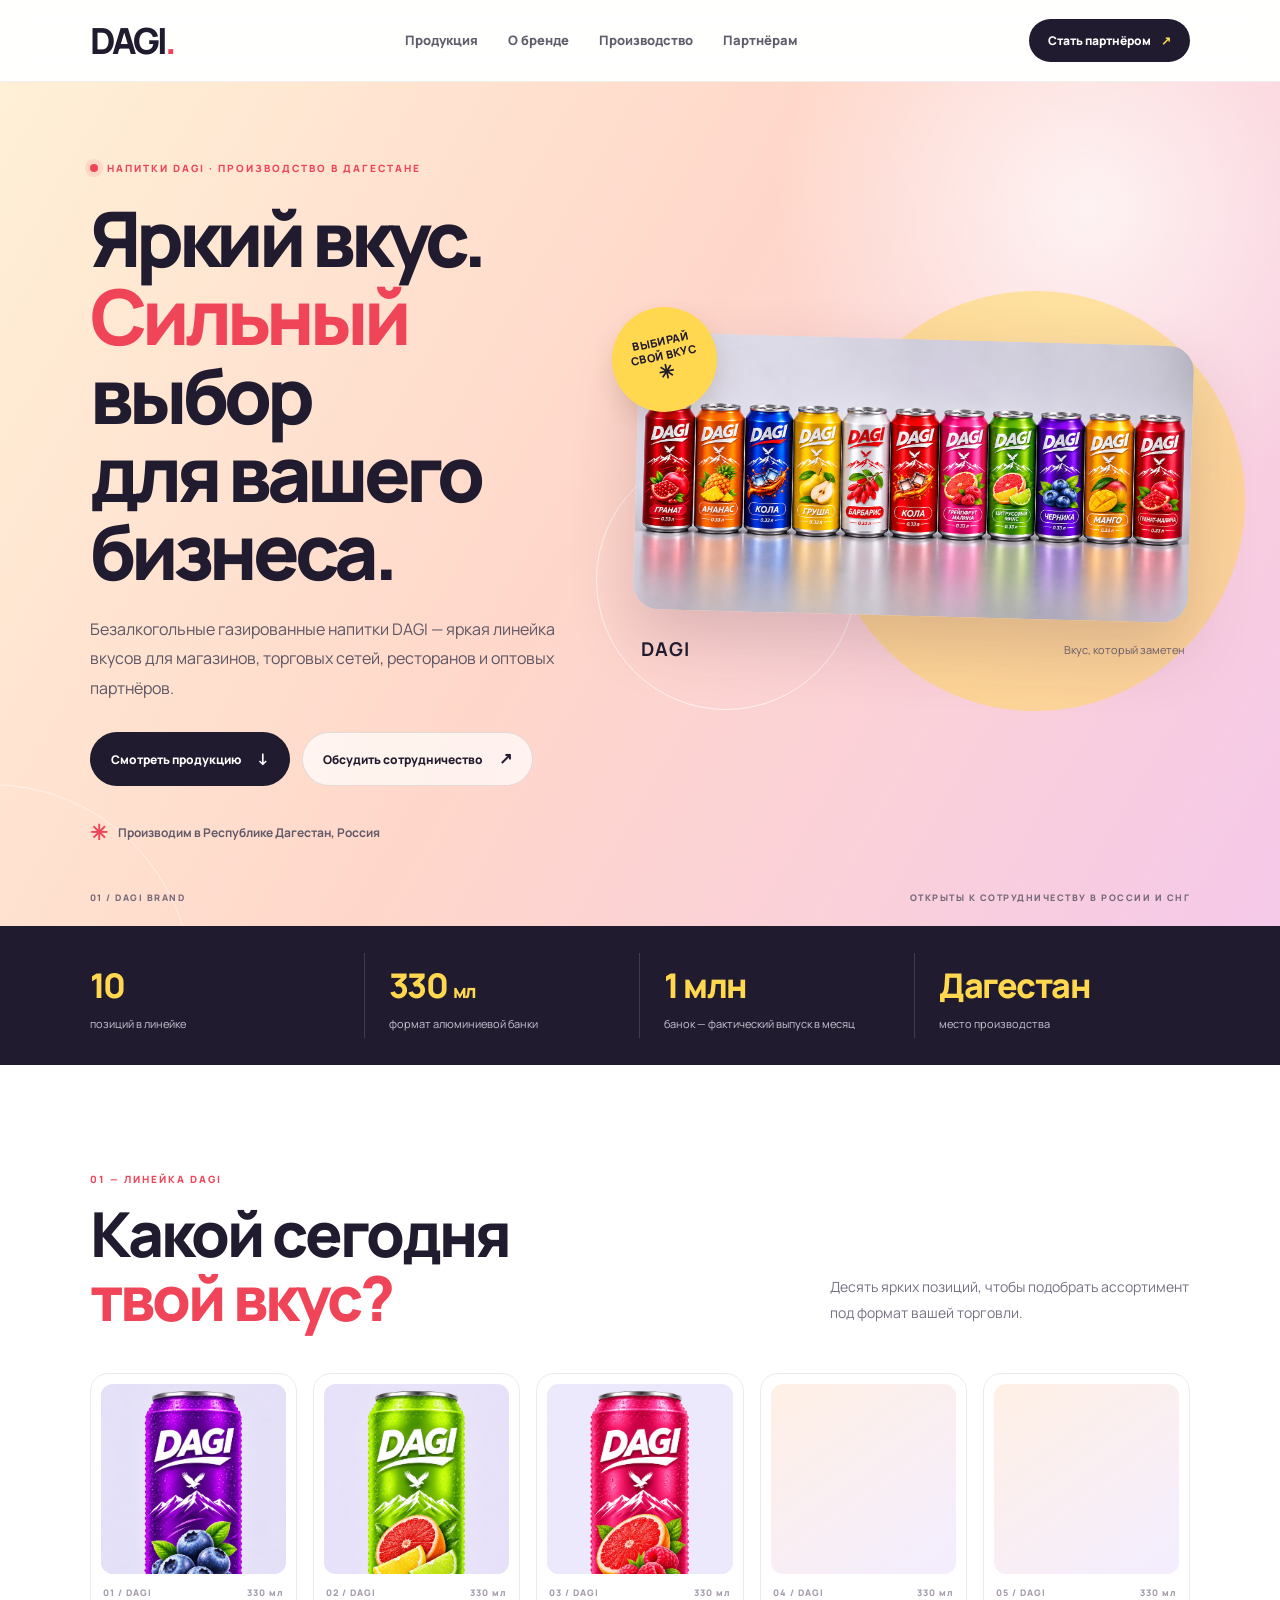
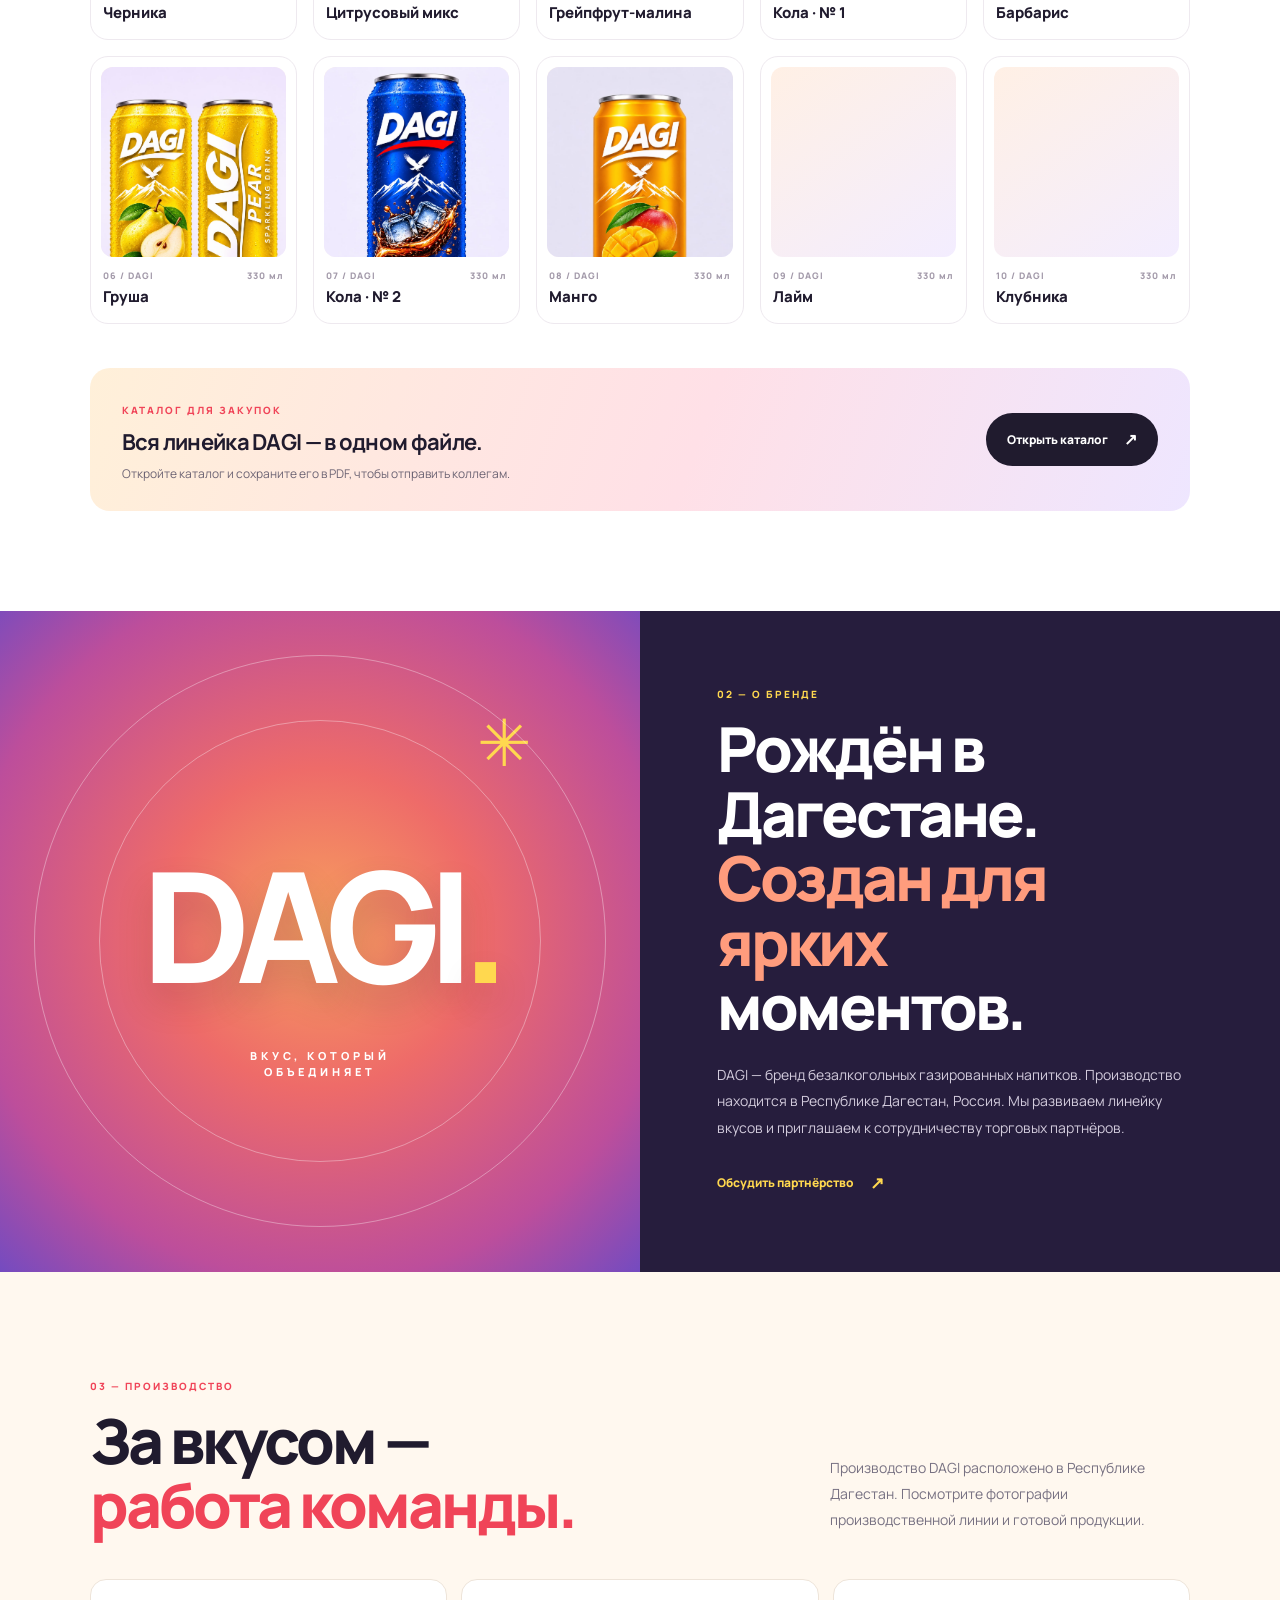
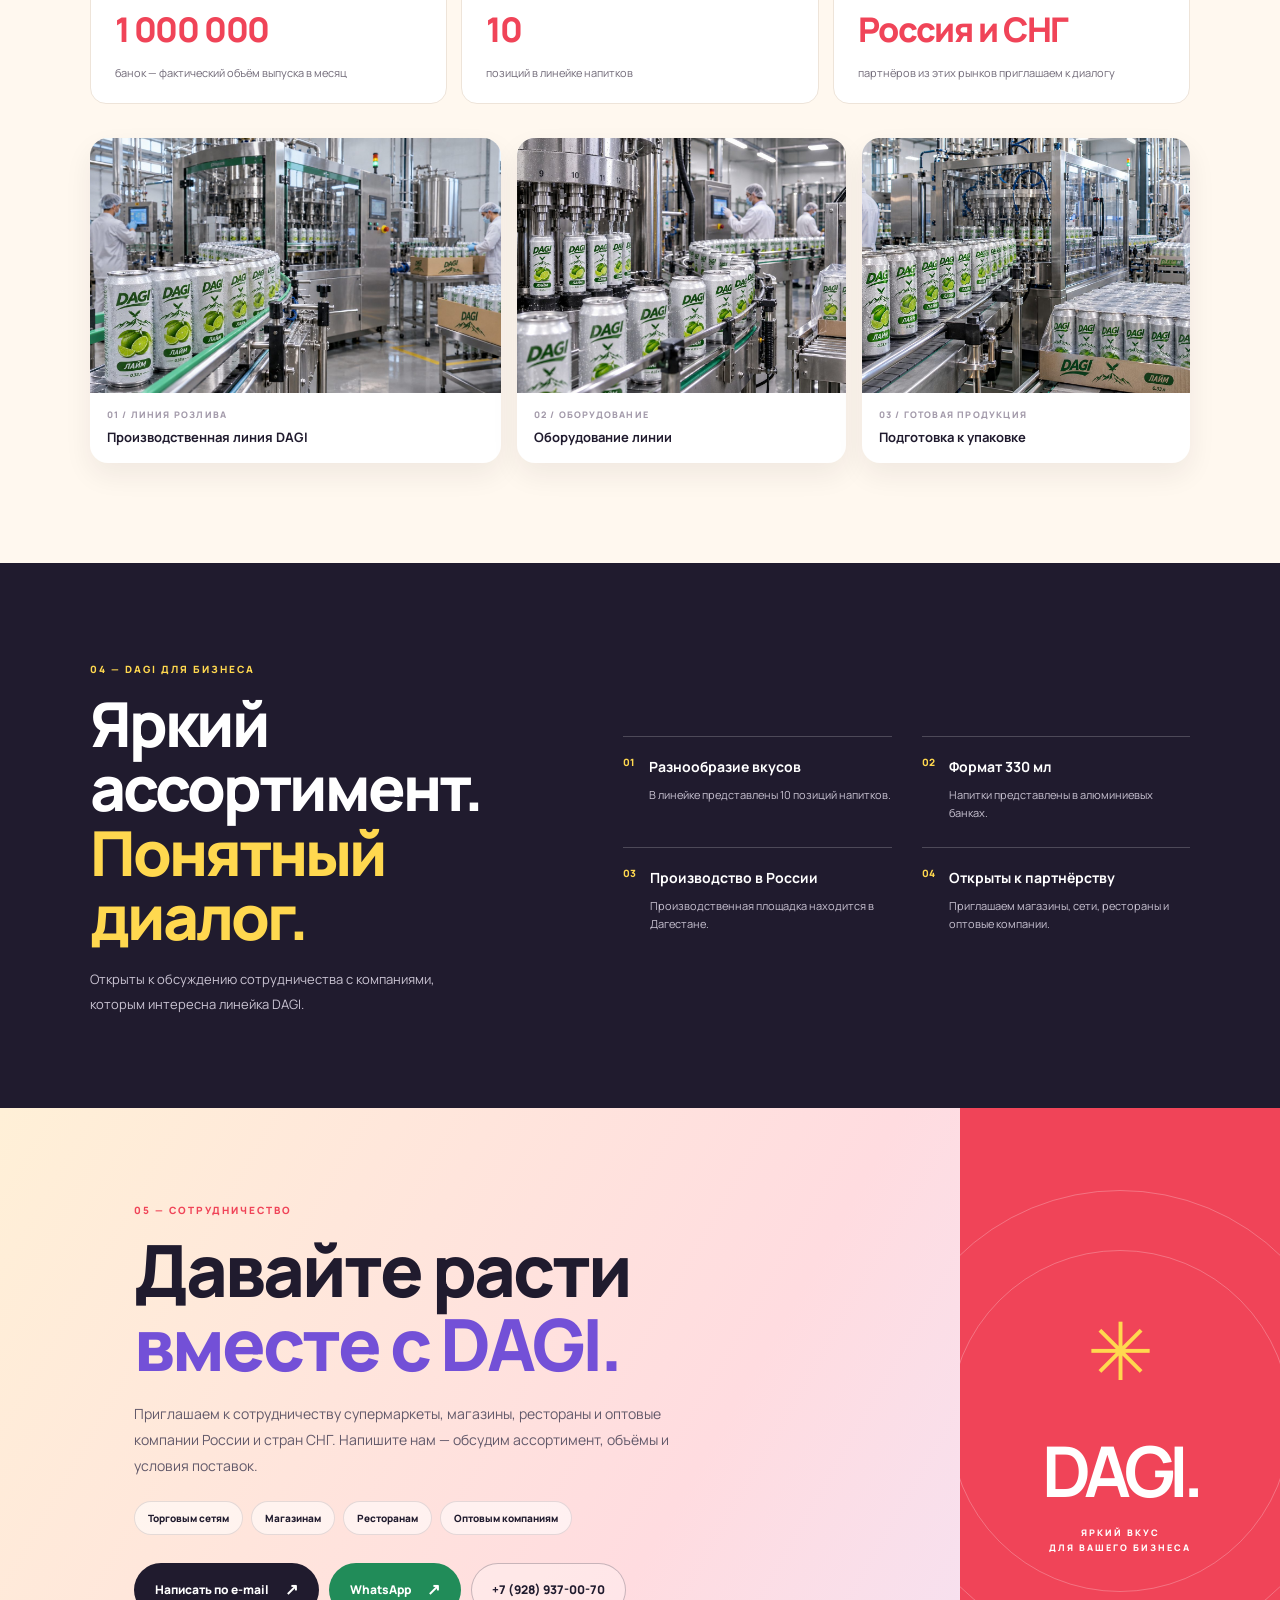
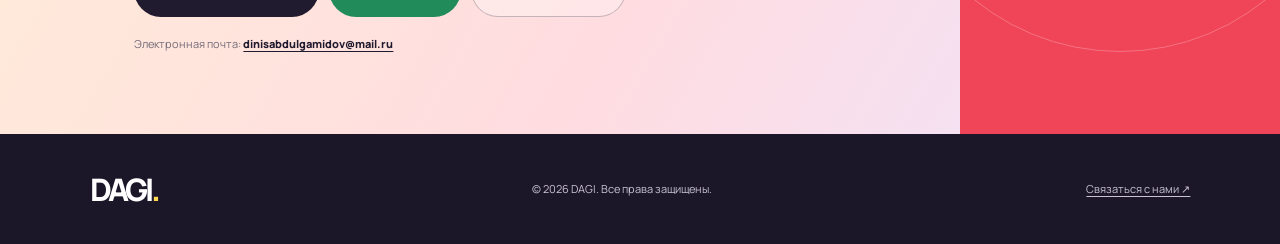
==== commit 22dd7854: "Improve homepage SEO, product clarity and image loading" ====
--- a/index.html
+++ b/index.html
@@ -4,11 +4,16 @@
   <meta charset="UTF-8">
   <meta name="viewport" content="width=device-width, initial-scale=1.0">
   <meta name="theme-color" content="#fff8ef">
+  <meta name="robots" content="index,follow">
+  <link rel="canonical" href="https://dinisabdulgamidov.github.io/DAGI-DRINKS/">
+  <link rel="icon" type="image/svg+xml" href="favicon.svg">
   <title>DAGI — газированные напитки для вашего бизнеса</title>
-  <meta name="description" content="DAGI — производитель безалкогольных газированных напитков в Республике Дагестан. 10 вкусов, фактический выпуск 1 000 000 банок в месяц. Сотрудничество с торговыми партнёрами.">
+  <meta name="description" content="DAGI — производитель безалкогольных газированных напитков в Республике Дагестан. 10 позиций, фактический выпуск 1 000 000 банок в месяц. Сотрудничество с торговыми партнёрами.">
   <meta property="og:title" content="DAGI — яркий вкус для вашего бизнеса">
   <meta property="og:description" content="Безалкогольные газированные напитки DAGI. Производство в Дагестане. Приглашаем к сотрудничеству.">
   <meta property="og:type" content="website">
+  <meta property="og:url" content="https://dinisabdulgamidov.github.io/DAGI-DRINKS/">
+  <meta property="og:image" content="https://dinisabdulgamidov.github.io/DAGI-DRINKS/images/6946DF8D-8320-417E-B7E4-8DBF4C0254D5.PNG">
   <link rel="preconnect" href="https://fonts.googleapis.com">
   <link rel="preconnect" href="https://fonts.gstatic.com" crossorigin>
   <link href="https://fonts.googleapis.com/css2?family=Manrope:wght@400;500;600;700;800;900&display=swap" rel="stylesheet">
@@ -42,7 +47,7 @@
         <div class="hero-orbit orbit-one"></div>
         <div class="hero-orbit orbit-two"></div>
         <div class="hero-sticker">ВЫБИРАЙ<br>СВОЙ ВКУС <b>✳</b></div>
-        <img src="images/6946DF8D-8320-417E-B7E4-8DBF4C0254D5.PNG" alt="Линейка безалкогольных газированных напитков DAGI">
+        <img src="images/6946DF8D-8320-417E-B7E4-8DBF4C0254D5.PNG" alt="Линейка безалкогольных газированных напитков DAGI" fetchpriority="high" decoding="async">
         <div class="hero-caption"><b>DAGI</b><span>Вкус, который заметен</span></div>
       </div>
       <div class="hero-bottom"><span>01 / DAGI BRAND</span><span>ОТКРЫТЫ К СОТРУДНИЧЕСТВУ В РОССИИ И СНГ</span></div>
@@ -61,16 +66,16 @@
         <p>Десять ярких позиций, чтобы подобрать ассортимент под формат вашей торговли.</p>
       </div>
       <div class="product-grid">
-        <article class="product-card"><div class="product-image"><img src="images/PHOTO-2026-11-15-14-43-10.jpg" alt="Газированный напиток DAGI со вкусом черники"></div><div class="product-meta"><span>01 / DAGI</span><span>330 мл</span></div><h3>Черника</h3></article>
-        <article class="product-card"><div class="product-image"><img src="images/PHOTO-2026-11-15-16-01-20.jpg" alt="Газированный напиток DAGI Цитрусовый микс"></div><div class="product-meta"><span>02 / DAGI</span><span>330 мл</span></div><h3>Цитрусовый микс</h3></article>
-        <article class="product-card"><div class="product-image"><img src="images/PHOTO-2026-11-15-17-13-34.jpg" alt="Газированный напиток DAGI Грейпфрут-малина"></div><div class="product-meta"><span>03 / DAGI</span><span>330 мл</span></div><h3>Грейпфрут-малина</h3></article>
-        <article class="product-card"><div class="product-image"><img src="images/PHOTO-2026-11-15-19-41-52.jpg" alt="Газированный напиток DAGI Кола"></div><div class="product-meta"><span>04 / DAGI</span><span>330 мл</span></div><h3>Кола</h3></article>
-        <article class="product-card"><div class="product-image"><img src="images/PHOTO-2026-11-15-19-51-15.jpg" alt="Газированный напиток DAGI Барбарис"></div><div class="product-meta"><span>05 / DAGI</span><span>330 мл</span></div><h3>Барбарис</h3></article>
-        <article class="product-card"><div class="product-image"><img src="images/PHOTO-2026-11-15-20-41-32.jpg" alt="Газированный напиток DAGI Груша"></div><div class="product-meta"><span>06 / DAGI</span><span>330 мл</span></div><h3>Груша</h3></article>
-        <article class="product-card"><div class="product-image"><img src="images/PHOTO-2026-11-15-21-17-18.jpg" alt="Газированный напиток DAGI Кола"></div><div class="product-meta"><span>07 / DAGI</span><span>330 мл</span></div><h3>Кола</h3></article>
-        <article class="product-card"><div class="product-image"><img src="images/PHOTO-2026-11-15-21-52-10.jpg" alt="Газированный напиток DAGI Манго"></div><div class="product-meta"><span>08 / DAGI</span><span>330 мл</span></div><h3>Манго</h3></article>
-        <article class="product-card"><div class="product-image"><img src="images/PHOTO-2026-11-16-16-33-09.jpg" alt="Газированный напиток DAGI Лайм"></div><div class="product-meta"><span>09 / DAGI</span><span>330 мл</span></div><h3>Лайм</h3></article>
-        <article class="product-card"><div class="product-image"><img src="images/PHOTO-2026-11-16-17-34-57.jpg" alt="Газированный напиток DAGI Клубника"></div><div class="product-meta"><span>10 / DAGI</span><span>330 мл</span></div><h3>Клубника</h3></article>
+        <article class="product-card"><div class="product-image"><img loading="lazy" decoding="async" src="images/PHOTO-2026-11-15-14-43-10.jpg" alt="Газированный напиток DAGI со вкусом черники"></div><div class="product-meta"><span>01 / DAGI</span><span>330 мл</span></div><h3>Черника</h3></article>
+        <article class="product-card"><div class="product-image"><img loading="lazy" decoding="async" src="images/PHOTO-2026-11-15-16-01-20.jpg" alt="Газированный напиток DAGI Цитрусовый микс"></div><div class="product-meta"><span>02 / DAGI</span><span>330 мл</span></div><h3>Цитрусовый микс</h3></article>
+        <article class="product-card"><div class="product-image"><img loading="lazy" decoding="async" src="images/PHOTO-2026-11-15-17-13-34.jpg" alt="Газированный напиток DAGI Грейпфрут-малина"></div><div class="product-meta"><span>03 / DAGI</span><span>330 мл</span></div><h3>Грейпфрут-малина</h3></article>
+        <article class="product-card"><div class="product-image"><img loading="lazy" decoding="async" src="images/PHOTO-2026-11-15-19-41-52.jpg" alt="Газированный напиток DAGI Кола"></div><div class="product-meta"><span>04 / DAGI</span><span>330 мл</span></div><h3>Кола · № 1</h3></article>
+        <article class="product-card"><div class="product-image"><img loading="lazy" decoding="async" src="images/PHOTO-2026-11-15-19-51-15.jpg" alt="Газированный напиток DAGI Барбарис"></div><div class="product-meta"><span>05 / DAGI</span><span>330 мл</span></div><h3>Барбарис</h3></article>
+        <article class="product-card"><div class="product-image"><img loading="lazy" decoding="async" src="images/PHOTO-2026-11-15-20-41-32.jpg" alt="Газированный напиток DAGI Груша"></div><div class="product-meta"><span>06 / DAGI</span><span>330 мл</span></div><h3>Груша</h3></article>
+        <article class="product-card"><div class="product-image"><img loading="lazy" decoding="async" src="images/PHOTO-2026-11-15-21-17-18.jpg" alt="Газированный напиток DAGI Кола"></div><div class="product-meta"><span>07 / DAGI</span><span>330 мл</span></div><h3>Кола · № 2</h3></article>
+        <article class="product-card"><div class="product-image"><img loading="lazy" decoding="async" src="images/PHOTO-2026-11-15-21-52-10.jpg" alt="Газированный напиток DAGI Манго"></div><div class="product-meta"><span>08 / DAGI</span><span>330 мл</span></div><h3>Манго</h3></article>
+        <article class="product-card"><div class="product-image"><img loading="lazy" decoding="async" src="images/PHOTO-2026-11-16-16-33-09.jpg" alt="Газированный напиток DAGI Лайм"></div><div class="product-meta"><span>09 / DAGI</span><span>330 мл</span></div><h3>Лайм</h3></article>
+        <article class="product-card"><div class="product-image"><img loading="lazy" decoding="async" src="images/PHOTO-2026-11-16-17-34-57.jpg" alt="Газированный напиток DAGI Клубника"></div><div class="product-meta"><span>10 / DAGI</span><span>330 мл</span></div><h3>Клубника</h3></article>
       </div>
       <div class="catalog-banner"><div><span class="eyebrow">КАТАЛОГ ДЛЯ ЗАКУПОК</span><h3>Вся линейка DAGI — в одном файле.</h3><p>Откройте каталог и сохраните его в PDF, чтобы отправить коллегам.</p></div><a class="button button-dark" href="catalog.html">Открыть каталог <span>↗</span></a></div>
     </section>
@@ -87,9 +92,9 @@
       </div>
       <div class="production-stats"><div><strong>1 000 000</strong><span>банок — фактический объём выпуска в месяц</span></div><div><strong>10</strong><span>позиций в линейке напитков</span></div><div><strong>Россия и СНГ</strong><span>партнёров из этих рынков приглашаем к диалогу</span></div></div>
       <div class="production-gallery">
-        <figure class="production-photo production-photo-large"><img src="images/production-line-1.jpg" alt="Линия розлива напитков DAGI в алюминиевые банки"><figcaption><span>01 / ЛИНИЯ РОЗЛИВА</span><b>Производственная линия DAGI</b></figcaption></figure>
-        <figure class="production-photo"><img src="images/production-line-2.jpg" alt="Оборудование линии производства напитков DAGI"><figcaption><span>02 / ОБОРУДОВАНИЕ</span><b>Оборудование линии</b></figcaption></figure>
-        <figure class="production-photo"><img src="images/production-line-3.jpg" alt="Упаковка готовых банок DAGI"><figcaption><span>03 / ГОТОВАЯ ПРОДУКЦИЯ</span><b>Подготовка к упаковке</b></figcaption></figure>
+        <figure class="production-photo production-photo-large"><img loading="lazy" decoding="async" src="images/production-line-1.jpg" alt="Линия розлива напитков DAGI в алюминиевые банки"><figcaption><span>01 / ЛИНИЯ РОЗЛИВА</span><b>Производственная линия DAGI</b></figcaption></figure>
+        <figure class="production-photo"><img loading="lazy" decoding="async" src="images/production-line-2.jpg" alt="Оборудование линии производства напитков DAGI"><figcaption><span>02 / ОБОРУДОВАНИЕ</span><b>Оборудование линии</b></figcaption></figure>
+        <figure class="production-photo"><img loading="lazy" decoding="async" src="images/production-line-3.jpg" alt="Упаковка готовых банок DAGI"><figcaption><span>03 / ГОТОВАЯ ПРОДУКЦИЯ</span><b>Подготовка к упаковке</b></figcaption></figure>
       </div>
     </section>
 
--- a/styles.css
+++ b/styles.css
@@ -1,218 +1,132 @@
-/* DAGI — яркий современный стиль */
-:root {
-  --ink: #17152b;
-  --muted: #686779;
-  --red: #f42e4f;
-  --orange: #ff8b36;
-  --yellow: #ffd84d;
-  --purple: #6d43d8;
-  --cream: #fffaf2;
-}
-* { margin:0; padding:0; box-sizing:border-box; }
-html { scroll-behavior:smooth; }
-body {
-  font-family: Arial, Helvetica, sans-serif;
-  color:var(--ink);
-  background:var(--cream);
-  line-height:1.6;
-}
-a { color:inherit; text-decoration:none; }
-.header {
-  min-height:82px; padding:14px 7%; display:flex; align-items:center;
-  justify-content:space-between; gap:24px; background:rgba(255,255,255,.94);
-  border-bottom:1px solid rgba(23,21,43,.07); position:relative; z-index:2;
-}
-.logo { font-size:36px; font-weight:950; letter-spacing:-2px; }
-.logo span { color:var(--red); }
-.navigation { display:flex; align-items:center; gap:32px; }
-.navigation a { font-size:14px; font-weight:700; transition:color .2s; }
-.navigation a:hover { color:var(--red); }
-.header-button {
-  background:var(--ink); color:white; padding:13px 22px; border-radius:999px;
-  font-size:13px; font-weight:800; transition:transform .2s, background .2s;
-}
-.header-button:hover { background:var(--red); transform:translateY(-2px); }
-
-.hero {
-  min-height:570px; padding:76px 7%; display:grid;
-  grid-template-columns:.85fr 1.15fr; align-items:center; gap:42px;
-  overflow:hidden; position:relative;
-  background:radial-gradient(circle at 78% 15%,rgba(255,255,255,.65),transparent 25%),
-    linear-gradient(120deg,#fff0d6 0%,#ffd6c8 48%,#f8c9ef 100%);
-}
-.hero:before,.hero:after {
-  content:""; position:absolute; border-radius:50%; pointer-events:none;
-}
-.hero:before { width:230px; height:230px; background:rgba(255,216,77,.45); top:-100px; left:42%; }
-.hero:after { width:170px; height:170px; background:rgba(109,67,216,.12); bottom:-80px; right:4%; }
-.hero-content { max-width:520px; position:relative; z-index:1; }
-.eyebrow { font-size:11px; letter-spacing:3px; font-weight:900; color:var(--red); margin-bottom:18px; }
-.hero h1 { font-size:clamp(50px,6vw,82px); line-height:.98; letter-spacing:-5px; font-weight:950; }
-.hero h1 span { color:var(--red); }
-.hero-description { margin-top:24px; max-width:420px; color:#5e5361; font-size:17px; line-height:1.8; }
-.primary-button {
-  display:inline-block; margin-top:28px; background:var(--red); color:white;
-  padding:16px 27px; border-radius:999px; font-size:14px; font-weight:800;
-  box-shadow:0 10px 24px rgba(244,46,79,.22); transition:.2s;
-}
-.primary-button:hover { background:#d91e40; transform:translateY(-3px); }
-.hero-image { width:100%; position:relative; z-index:1; }
-.hero-image img {
-  display:block; width:100%; height:auto; object-fit:contain;
-  border-radius:22px; box-shadow:0 24px 60px rgba(87,48,74,.17);
-}
-
-/* Каталог */
-.products { padding:92px 7% 105px; text-align:center; background:#fff; }
-.products h2,.about h2,.partners h2 {
-  font-size:clamp(32px,4vw,48px); font-weight:950; letter-spacing:-2px; margin-bottom:14px;
-}
-.products-description { max-width:620px; margin:0 auto; color:var(--muted); font-size:16px; }
-.product-grid {
-  display:grid; grid-template-columns:repeat(5,minmax(0,1fr)); gap:18px;
-  margin-top:46px; text-align:left;
-}
-.product-card {
-  min-width:0; overflow:hidden; padding:10px 10px 14px; background:#fff;
-  border:1px solid #f0eaf0; border-radius:18px;
-  box-shadow:0 8px 25px rgba(40,25,65,.06);
-  transition:transform .25s,box-shadow .25s;
-}
-.product-card:hover { transform:translateY(-6px); box-shadow:0 16px 34px rgba(40,25,65,.13); }
-.product-card img {
-  display:block; width:100%; height:180px; object-fit:contain;
-  background:linear-gradient(145deg,#fff3e9,#f3efff); border-radius:12px;
-}
-.product-card h3 { margin:10px 3px 0; font-size:15px; font-weight:850; line-height:1.35; }
-
-/* О бренде */
-.about {
-  color:#fff; padding:92px 15%; text-align:center;
-  background:radial-gradient(circle at 15% 20%,rgba(255,139,54,.3),transparent 28%),
-    radial-gradient(circle at 85% 80%,rgba(109,67,216,.4),transparent 30%),
-    linear-gradient(120deg,#201936,#30204d);
-}
-.about .eyebrow { color:var(--yellow); }
-.about > p { max-width:720px; margin:12px auto 0; color:#e8e2f2; font-size:16px; }
-.about .about-capacity {
-  display:inline-block; margin:20px auto 4px; padding:10px 18px;
-  border:1px solid rgba(255,255,255,.25); border-radius:999px;
-  background:rgba(255,255,255,.09); color:#fff; font-weight:800;
-}
-.about > p:last-child { max-width:650px; color:#d2cadd; font-size:17px; line-height:1.9; }
-
-/* Партнёрам */
-.partners { padding:96px 20px; text-align:center; background:linear-gradient(120deg,#fff0d6,#ffe2e9 55%,#eee5ff); }
-.partners .eyebrow { color:var(--purple); }
-.partners > p:not(.eyebrow) { color:#625d70; max-width:650px; margin:0 auto; font-size:16px; line-height:1.8; }
-.partners .primary-button { background:var(--ink); box-shadow:0 10px 24px rgba(23,21,43,.16); }
-.partners .primary-button:hover { background:var(--purple); }
-
-/* Подвал */
-.footer {
-  min-height:115px; padding:28px 7%; display:flex; align-items:center;
-  justify-content:space-between; background:#17152b; color:#fff;
-}
-.footer .logo span { color:var(--yellow); }
-.footer p { font-size:13px; color:#bdb8cc; }
-
-@media (max-width:1000px) {
-  .navigation { gap:18px; }
-  .product-grid { grid-template-columns:repeat(4,minmax(0,1fr)); }
-}
-@media (max-width:850px) {
-  .header { padding:18px 5%; flex-wrap:wrap; }
-  .navigation { order:3; width:100%; justify-content:center; flex-wrap:wrap; gap:16px; }
-  .navigation a { font-size:12px; }
-  .header-button { font-size:11px; padding:11px 16px; }
-  .hero { grid-template-columns:1fr; padding:58px 5%; text-align:center; gap:32px; }
-  .hero-content { margin:auto; }
-  .hero-description { margin-left:auto; margin-right:auto; }
-  .hero h1 { letter-spacing:-3px; }
-  .hero-image { max-width:720px; margin:auto; }
-  .product-grid { grid-template-columns:repeat(3,minmax(0,1fr)); gap:15px; }
-  .product-card img { height:165px; }
-  .products,.about,.partners { padding:72px 5%; }
-  .footer { flex-direction:column; gap:12px; text-align:center; }
-}
-@media (max-width:520px) {
-  .logo { font-size:31px; }
-  .hero { padding:48px 5%; }
-  .hero h1 { font-size:52px; }
-  .product-grid { grid-template-columns:repeat(2,minmax(0,1fr)); gap:12px; }
-  .product-card { padding:8px 8px 12px; border-radius:14px; }
-  .product-card img { height:145px; }
-  .product-card h3 { font-size:14px; }
-  .about .about-capacity { border-radius:14px; }
-}
-
-/* Дополнительные разделы для партнёров */
-.catalog-actions { margin-top:34px; }
-.catalog-link { display:inline-block; padding:13px 22px; border:2px solid var(--ink); border-radius:999px; font-weight:800; font-size:14px; transition:.2s; }
-.catalog-link:hover { background:var(--ink); color:white; }
-.production { padding:94px 7%; background:#fff9ee; }
-.production-intro { max-width:760px; margin:0 auto 38px; text-align:center; }
-.production h2 { font-size:clamp(32px,4vw,48px); font-weight:950; letter-spacing:-2px; line-height:1.12; margin-bottom:18px; }
-.production-intro > p:last-child { color:#625d70; font-size:16px; }
-.production-facts { display:grid; grid-template-columns:repeat(3,minmax(0,1fr)); gap:18px; max-width:1100px; margin:auto; }
-.fact { min-width:0; border-radius:22px; padding:28px 22px; background:white; border:1px solid #f3e8dc; box-shadow:0 12px 28px rgba(40,25,65,.06); }
-.fact strong { display:block; font-size:clamp(22px,3vw,38px); font-weight:950; letter-spacing:-1.5px; color:#ef3652; line-height:1.1; }
-.fact span { display:block; margin-top:12px; color:#625d70; font-size:14px; }
-.production-note { max-width:800px; margin:22px auto 0; text-align:center; color:#7d7483; font-size:13px; }
-.partner-types { display:flex; flex-wrap:wrap; justify-content:center; gap:10px; max-width:780px; margin:28px auto 12px; }
-.partner-types span { border-radius:999px; background:rgba(255,255,255,.8); padding:9px 16px; font-weight:800; font-size:13px; border:1px solid rgba(70,40,80,.08); }
-.partners .partner-help { margin-top:18px!important; }
-.partners .contact-email { margin-top:20px!important; font-size:14px!important; overflow-wrap:anywhere; }
-.contact-email a { color:#4525aa; text-decoration:underline; text-underline-offset:3px; font-weight:800; }
-.footer-email { font-size:13px; color:#f3e6ff; text-decoration:underline; }
-@media(max-width:850px){.production{padding:72px 5%}.production-facts{grid-template-columns:1fr;max-width:520px}.fact{padding:24px}.fact strong{font-size:30px}}
-
-.contact-options { display:flex; justify-content:center; flex-wrap:wrap; gap:12px; margin:24px auto 8px; }
-.contact-options a { display:inline-block; padding:13px 20px; border-radius:999px; font-size:14px; font-weight:850; transition:transform .2s,background .2s; }
-.contact-options a:hover { transform:translateY(-2px); }
-.contact-phone { background:#fff; color:var(--ink); border:1px solid rgba(23,21,43,.12); }
-.contact-whatsapp { background:#218c59; color:#fff!important; }
-
-
-/* Фотогалерея производства */
-.production-gallery {
-  display:grid;
-  grid-template-columns:1.25fr 1fr 1fr;
-  gap:18px;
-  max-width:1180px;
-  margin:46px auto 0;
-}
-.production-photo {
-  min-width:0;
-  overflow:hidden;
-  margin:0;
-  background:#fff;
-  border:1px solid #f0e7dc;
-  border-radius:20px;
-  box-shadow:0 12px 30px rgba(40,25,65,.08);
-}
-.production-photo img {
-  display:block;
-  width:100%;
-  height:250px;
-  object-fit:cover;
-  transition:transform .35s ease;
-}
-.production-photo:hover img { transform:scale(1.035); }
-.production-photo figcaption {
-  padding:13px 16px 15px;
-  color:var(--ink);
-  font-size:14px;
-  font-weight:800;
-}
-.production-photo-wide img { height:250px; }
-@media(max-width:850px) {
-  .production-gallery { grid-template-columns:1fr 1fr; }
-  .production-photo-wide { grid-column:1 / -1; }
-  .production-photo img,.production-photo-wide img { height:220px; }
-}
-@media(max-width:520px) {
-  .production-gallery { grid-template-columns:1fr; gap:14px; margin-top:32px; }
-  .production-photo-wide { grid-column:auto; }
-  .production-photo img,.production-photo-wide img { height:220px; }
-}
+:root{--ink:#201b2e;--muted:#777182;--red:#f04458;--orange:#ff914d;--yellow:#ffd84f;--purple:#7350d7;--cream:#fff8ef;--white:#fff;--green:#218c59}
+*{margin:0;padding:0;box-sizing:border-box}
+html{scroll-behavior:smooth;scroll-padding-top:90px}
+body{font-family:'Manrope',Arial,sans-serif;color:var(--ink);background:var(--cream);line-height:1.6}
+a{color:inherit;text-decoration:none}
+img{max-width:100%}
+.site-header{height:82px;padding:0 7%;display:flex;align-items:center;justify-content:space-between;gap:28px;background:rgba(255,255,255,.94);border-bottom:1px solid rgba(32,27,46,.07);position:sticky;top:0;z-index:20;backdrop-filter:blur(14px)}
+.brand{font-size:36px;font-weight:900;letter-spacing:-3px;line-height:1}
+.brand span{color:var(--red)}
+.main-nav{display:flex;align-items:center;gap:30px}
+.main-nav a{font-size:13px;font-weight:800;color:#625d6b;transition:color .2s}
+.main-nav a:hover{color:var(--red)}
+.header-cta{padding:12px 19px;background:var(--ink);color:white;border-radius:999px;font-size:12px;font-weight:800;white-space:nowrap;transition:.2s}
+.header-cta span{color:var(--yellow);margin-left:8px}
+.header-cta:hover,.button-dark:hover{background:var(--red);transform:translateY(-2px)}
+.hero{min-height:670px;padding:72px 7% 76px;position:relative;display:grid;grid-template-columns:.95fr 1.05fr;align-items:center;gap:44px;overflow:hidden;background:radial-gradient(circle at 85% 15%,rgba(255,255,255,.72),transparent 24%),linear-gradient(120deg,#fff0d7 0%,#ffd7ca 48%,#f5c9e9 100%)}
+.hero:before{content:"";position:absolute;width:400px;height:400px;border-radius:50%;border:1px solid rgba(255,255,255,.5);left:-210px;bottom:-260px}
+.hero-copy{position:relative;z-index:2;max-width:610px}
+.kicker,.eyebrow{display:inline-flex;align-items:center;gap:9px;font-size:10px;letter-spacing:2px;font-weight:900;color:var(--red)}
+.kicker{margin-bottom:23px}
+.kicker i{width:8px;height:8px;border-radius:50%;background:var(--red);box-shadow:0 0 0 5px rgba(240,68,88,.12)}
+.hero h1{font-size:clamp(48px,6vw,82px);line-height:1.02;letter-spacing:-5px;font-weight:900}
+.hero h1 em,.section-heading h2 em,.brand-copy h2 em,.why-heading h2 em,.partner-inner h2 em{font-style:normal;color:var(--red)}
+.hero-lead{max-width:510px;margin-top:24px;color:#5e5665;font-size:16px;line-height:1.85}
+.hero-actions{display:flex;flex-wrap:wrap;gap:12px;margin-top:29px}
+.button{display:inline-flex;align-items:center;justify-content:center;gap:16px;min-height:49px;padding:13px 20px;border-radius:999px;font-size:12px;font-weight:900;transition:transform .2s,background .2s,color .2s;border:1px solid transparent}
+.button span{font-size:16px}
+.button-dark{background:var(--ink);color:white}
+.button-light{background:rgba(255,255,255,.68);border-color:rgba(32,27,46,.12)}
+.button-light:hover,.button-outline:hover{background:white;transform:translateY(-2px)}
+.hero-note{display:flex;align-items:center;gap:10px;margin-top:30px;color:#62596a;font-size:12px;font-weight:700}
+.note-mark{font-size:21px;color:var(--red)}
+.hero-visual{position:relative;min-width:0;padding:20px 0}
+.hero-visual>img{display:block;width:100%;position:relative;z-index:1;border-radius:26px;box-shadow:0 28px 65px rgba(83,47,69,.2);transform:rotate(1.5deg)}
+.hero-orbit{position:absolute;border-radius:50%;pointer-events:none}
+.orbit-one{width:420px;height:420px;background:rgba(255,216,79,.48);right:-55px;top:-28px}
+.orbit-two{width:260px;height:260px;border:1px solid rgba(255,255,255,.7);left:-40px;bottom:-25px}
+.hero-sticker{position:absolute;z-index:3;top:-12px;left:-24px;width:105px;height:105px;display:grid;place-content:center;text-align:center;background:var(--yellow);border-radius:50%;font-size:11px;line-height:1.25;font-weight:900;letter-spacing:.5px;transform:rotate(-12deg);box-shadow:0 12px 25px rgba(88,60,30,.15)}
+.hero-sticker b{font-size:19px}
+.hero-caption{position:relative;z-index:2;display:flex;justify-content:space-between;align-items:center;margin:18px 5px 0;color:#675b68;font-size:11px}
+.hero-caption b{font-size:19px;letter-spacing:1px;color:var(--ink)}
+.hero-bottom{position:absolute;bottom:20px;left:7%;right:7%;display:flex;justify-content:space-between;color:#766879;font-size:9px;letter-spacing:1.5px;font-weight:900}
+.quick-facts{display:grid;grid-template-columns:repeat(4,1fr);padding:27px 7%;background:var(--ink);color:white}
+.quick-facts>div{padding:5px 24px;border-right:1px solid rgba(255,255,255,.15);display:flex;flex-direction:column;gap:3px}
+.quick-facts>div:first-child{padding-left:0}
+.quick-facts>div:last-child{border:0}
+.quick-facts strong{font-size:clamp(23px,3vw,34px);font-weight:900;letter-spacing:-1.5px;color:var(--yellow)}
+.quick-facts small{font-size:.55em}
+.quick-facts span{font-size:11px;color:#c9c3d2}
+.section{padding:100px 7%}
+.products-section{background:#fff}
+.section-heading{display:flex;justify-content:space-between;align-items:end;gap:40px;margin-bottom:42px}
+.eyebrow{margin-bottom:15px}
+.section-heading h2,.brand-copy h2,.why-heading h2,.partner-inner h2{font-size:clamp(38px,5vw,62px);line-height:1.04;letter-spacing:-3px;font-weight:900}
+.section-heading>p{max-width:360px;color:var(--muted);font-size:14px;line-height:1.85;padding-bottom:5px}
+.product-grid{display:grid;grid-template-columns:repeat(5,minmax(0,1fr));gap:16px}
+.product-card{min-width:0;padding:10px 10px 16px;border-radius:18px;background:#fff;border:1px solid #eee9ef;transition:transform .25s,box-shadow .25s}
+.product-card:hover{transform:translateY(-6px);box-shadow:0 18px 38px rgba(39,27,54,.1)}
+.product-image{height:190px;display:grid;place-items:center;overflow:hidden;border-radius:12px;background:linear-gradient(145deg,#fff0e5,#f3edff)}
+.product-image img{width:100%;height:100%;object-fit:contain;transition:transform .3s}
+.product-card:hover .product-image img{transform:scale(1.06)}
+.product-meta{display:flex;justify-content:space-between;gap:4px;margin:12px 2px 3px;color:#a39aaa;font-size:9px;letter-spacing:1px;font-weight:900}
+.product-card h3{margin:0 2px;font-size:15px;font-weight:900;line-height:1.35}
+.catalog-banner{display:flex;justify-content:space-between;align-items:center;gap:25px;margin-top:44px;padding:28px 32px;border-radius:20px;background:linear-gradient(110deg,#fff0d9,#ffe0e7 55%,#eee6ff)}
+.catalog-banner .eyebrow{margin-bottom:7px}
+.catalog-banner h3{font-size:22px;letter-spacing:-.7px}
+.catalog-banner p{margin-top:4px;color:#6d6474;font-size:12px}
+.brand-section{display:grid;grid-template-columns:1fr 1fr;min-height:500px;background:#261d3d;color:white}
+.brand-art{position:relative;display:flex;flex-direction:column;justify-content:center;align-items:center;overflow:hidden;background:radial-gradient(circle at 50% 48%,#f7a05e 0%,#ee6b69 34%,#bd4e9b 75%,#744bc0 100%)}
+.brand-art:before,.brand-art:after{content:"";position:absolute;border:1px solid rgba(255,255,255,.35);border-radius:50%;width:440px;height:440px}
+.brand-art:after{width:570px;height:570px}
+.brand-sun{position:absolute;top:12%;right:17%;font-size:65px;color:var(--yellow)}
+.brand-word{position:relative;z-index:1;font-size:clamp(85px,12vw,160px);font-weight:900;letter-spacing:-12px;text-shadow:0 18px 35px rgba(69,28,71,.2)}
+.brand-word span{color:var(--yellow)}
+.brand-art>p{position:relative;z-index:1;text-align:center;font-size:11px;line-height:1.5;letter-spacing:4px;font-weight:900}
+.brand-copy{display:flex;flex-direction:column;justify-content:center;align-items:flex-start;padding:75px 12%}
+.eyebrow-light{color:var(--yellow)}
+.brand-copy h2{margin:0 0 22px}
+.brand-copy h2 em{color:#ff9c7d}
+.brand-copy>p{max-width:490px;color:#d2cbdc;font-size:14px;line-height:1.9}
+.text-link{display:inline-flex;gap:16px;align-items:center;margin-top:28px;font-size:12px;font-weight:900}
+.text-link-light{color:var(--yellow)}
+.text-link span{font-size:17px}
+.production-section{background:#fff8ef}
+.production-stats{display:grid;grid-template-columns:repeat(3,1fr);gap:14px;margin-bottom:34px}
+.production-stats>div{padding:22px 24px;border:1px solid #eee4d9;border-radius:16px;background:#fff}
+.production-stats strong{display:block;font-size:clamp(22px,3vw,34px);font-weight:900;letter-spacing:-1.4px;color:var(--red)}
+.production-stats span{display:block;margin-top:7px;color:#716a78;font-size:11px;line-height:1.6}
+.production-gallery{display:grid;grid-template-columns:1.25fr 1fr 1fr;gap:16px}
+.production-photo{margin:0;overflow:hidden;border-radius:18px;background:white;box-shadow:0 12px 28px rgba(42,28,45,.07)}
+.production-photo img{display:block;width:100%;height:255px;object-fit:cover;transition:transform .4s}
+.production-photo:hover img{transform:scale(1.04)}
+.production-photo figcaption{display:flex;flex-direction:column;gap:4px;padding:15px 17px}
+.production-photo figcaption span{font-size:9px;letter-spacing:1.2px;color:#a39aaa;font-weight:900}
+.production-photo figcaption b{font-size:13px}
+.why-section{display:grid;grid-template-columns:.9fr 1.1fr;gap:70px;padding:92px 7%;background:var(--ink);color:white}
+.why-heading h2{margin-bottom:18px}
+.why-heading h2 em{color:var(--yellow)}
+.why-heading>p{max-width:390px;color:#c9c3d2;font-size:13px;line-height:1.85}
+.why-grid{display:grid;grid-template-columns:1fr 1fr;gap:24px 30px;align-content:center}
+.why-grid article{display:flex;gap:14px;padding-top:17px;border-top:1px solid rgba(255,255,255,.2)}
+.why-grid article>span{font-size:10px;font-weight:900;color:var(--yellow)}
+.why-grid b{font-size:14px}
+.why-grid p{margin-top:6px;color:#c9c3d2;font-size:11px;line-height:1.7}
+.partner-section{display:grid;grid-template-columns:1.5fr .5fr;min-height:480px;overflow:hidden;background:linear-gradient(120deg,#fff0d7,#ffdce0 55%,#eee5ff)}
+.partner-inner{padding:88px 8% 82px 14%}
+.partner-inner h2{font-size:clamp(45px,6vw,72px)}
+.partner-inner h2 em{color:var(--purple)}
+.partner-inner>p{max-width:590px;margin-top:19px;color:#62596a;font-size:14px;line-height:1.85}
+.partner-tags{display:flex;flex-wrap:wrap;gap:8px;margin-top:22px}
+.partner-tags span{padding:8px 13px;border:1px solid rgba(32,27,46,.12);border-radius:999px;background:rgba(255,255,255,.55);font-size:10px;font-weight:900}
+.partner-actions{display:flex;flex-wrap:wrap;gap:10px;margin-top:28px}
+.button-whatsapp{background:var(--green);color:white}
+.button-whatsapp:hover{background:#176c44;transform:translateY(-2px)}
+.button-outline{border-color:rgba(32,27,46,.25);background:rgba(255,255,255,.3)}
+.partner-email{margin-top:18px;color:#746b79;font-size:11px}
+.partner-email a{text-decoration:underline;text-underline-offset:3px;font-weight:900;color:var(--ink)}
+.partner-side{display:flex;flex-direction:column;align-items:center;justify-content:center;background:var(--red);color:white;position:relative;overflow:hidden}
+.partner-side:before,.partner-side:after{content:"";position:absolute;width:340px;height:340px;border:1px solid rgba(255,255,255,.25);border-radius:50%}
+.partner-side:after{width:460px;height:460px}
+.partner-side .side-star{font-size:80px;color:var(--yellow);z-index:1}
+.partner-side b{z-index:1;font-size:70px;letter-spacing:-6px}
+.partner-side>span:last-child{z-index:1;text-align:center;font-size:9px;letter-spacing:2px;font-weight:900;line-height:1.6}
+.site-footer{min-height:110px;padding:25px 7%;display:flex;align-items:center;justify-content:space-between;gap:20px;background:#1b1728;color:white}
+.brand-footer{font-size:31px}
+.brand-footer span{color:var(--yellow)}
+.site-footer p,.site-footer>a:last-child{font-size:11px;color:#c9c3d2}
+.site-footer>a:last-child{text-decoration:underline;text-underline-offset:3px}
+@media(max-width:1050px){.site-header{padding:0 5%}.main-nav{gap:16px}.hero{padding-left:5%;padding-right:5%}.quick-facts,.section,.why-section{padding-left:5%;padding-right:5%}.product-grid{grid-template-columns:repeat(4,minmax(0,1fr))}.product-image{height:175px}.brand-copy{padding:60px 9%}.partner-inner{padding-left:9%}}
+@media(max-width:780px){.site-header{height:auto;min-height:74px;flex-wrap:wrap;padding:15px 5%;gap:13px}.brand{font-size:32px}.main-nav{order:3;width:100%;justify-content:center;flex-wrap:wrap;gap:10px 20px}.main-nav a{font-size:11px}.header-cta{font-size:10px;padding:10px 14px}.hero{grid-template-columns:1fr;padding:58px 5% 65px;gap:38px;text-align:center}.hero-copy{margin:auto}.kicker{justify-content:center}.hero-lead{margin-left:auto;margin-right:auto}.hero-actions,.hero-note{justify-content:center}.hero-visual{max-width:650px;width:100%;margin:auto}.hero-sticker{left:0}.hero-bottom{left:5%;right:5%;font-size:8px}.quick-facts{grid-template-columns:repeat(2,1fr);gap:15px;padding-top:24px;padding-bottom:24px}.quick-facts>div{padding:5px 15px;border-right:0;border-bottom:1px solid rgba(255,255,255,.15)}.quick-facts>div:first-child{padding-left:15px}.section{padding-top:72px;padding-bottom:72px}.section-heading{align-items:start;flex-direction:column;gap:14px;margin-bottom:30px}.section-heading>p{max-width:550px}.product-grid{grid-template-columns:repeat(3,minmax(0,1fr))}.product-image{height:165px}.brand-section{grid-template-columns:1fr}.brand-art{min-height:300px}.brand-word{font-size:120px}.brand-copy{padding:60px 8%}.production-stats{grid-template-columns:1fr}.production-gallery{grid-template-columns:1fr 1fr}.production-photo-large{grid-column:1/-1}.production-photo img{height:220px}.why-section{grid-template-columns:1fr;gap:35px;padding-top:70px;padding-bottom:70px}.partner-section{grid-template-columns:1fr}.partner-inner{padding:70px 7%}.partner-side{min-height:240px}.partner-side b{font-size:56px}}
+@media(max-width:520px){.main-nav{justify-content:space-between;gap:8px}.main-nav a{font-size:10px}.header-cta{padding:9px 11px}.hero{padding-top:48px}.hero h1{font-size:48px;letter-spacing:-3px}.hero-lead{font-size:14px}.hero-actions{flex-direction:column}.hero-actions .button{width:100%}.hero-sticker{width:82px;height:82px;font-size:9px;left:-4px;top:-12px}.hero-bottom{font-size:7px;letter-spacing:.7px}.quick-facts{padding-left:4%;padding-right:4%}.quick-facts>div{padding:6px 8px}.quick-facts strong{font-size:25px}.quick-facts span{font-size:9px}.section-heading h2,.brand-copy h2,.why-heading h2{font-size:42px;letter-spacing:-2px}.product-grid{grid-template-columns:repeat(2,minmax(0,1fr));gap:11px}.product-card{padding:7px 7px 12px;border-radius:14px}.product-image{height:145px}.product-card h3{font-size:13px}.product-meta{font-size:8px}.catalog-banner{align-items:flex-start;flex-direction:column;padding:23px}.catalog-banner h3{font-size:20px}.catalog-banner .button{width:100%}.brand-art{min-height:250px}.brand-word{font-size:95px;letter-spacing:-8px}.brand-sun{font-size:45px}.brand-copy{padding:54px 7%}.production-gallery{grid-template-columns:1fr}.production-photo-large{grid-column:auto}.production-photo img{height:220px}.why-grid{grid-template-columns:1fr;gap:17px}.partner-inner{padding:58px 6%}.partner-inner h2{font-size:48px;letter-spacing:-2px}.partner-actions{flex-direction:column}.partner-actions .button{width:100%}.site-footer{flex-direction:column;text-align:center;padding:28px 5%;gap:11px}}
+@media(prefers-reduced-motion:reduce){html{scroll-behavior:auto}*,*:before,*:after{transition:none!important}}
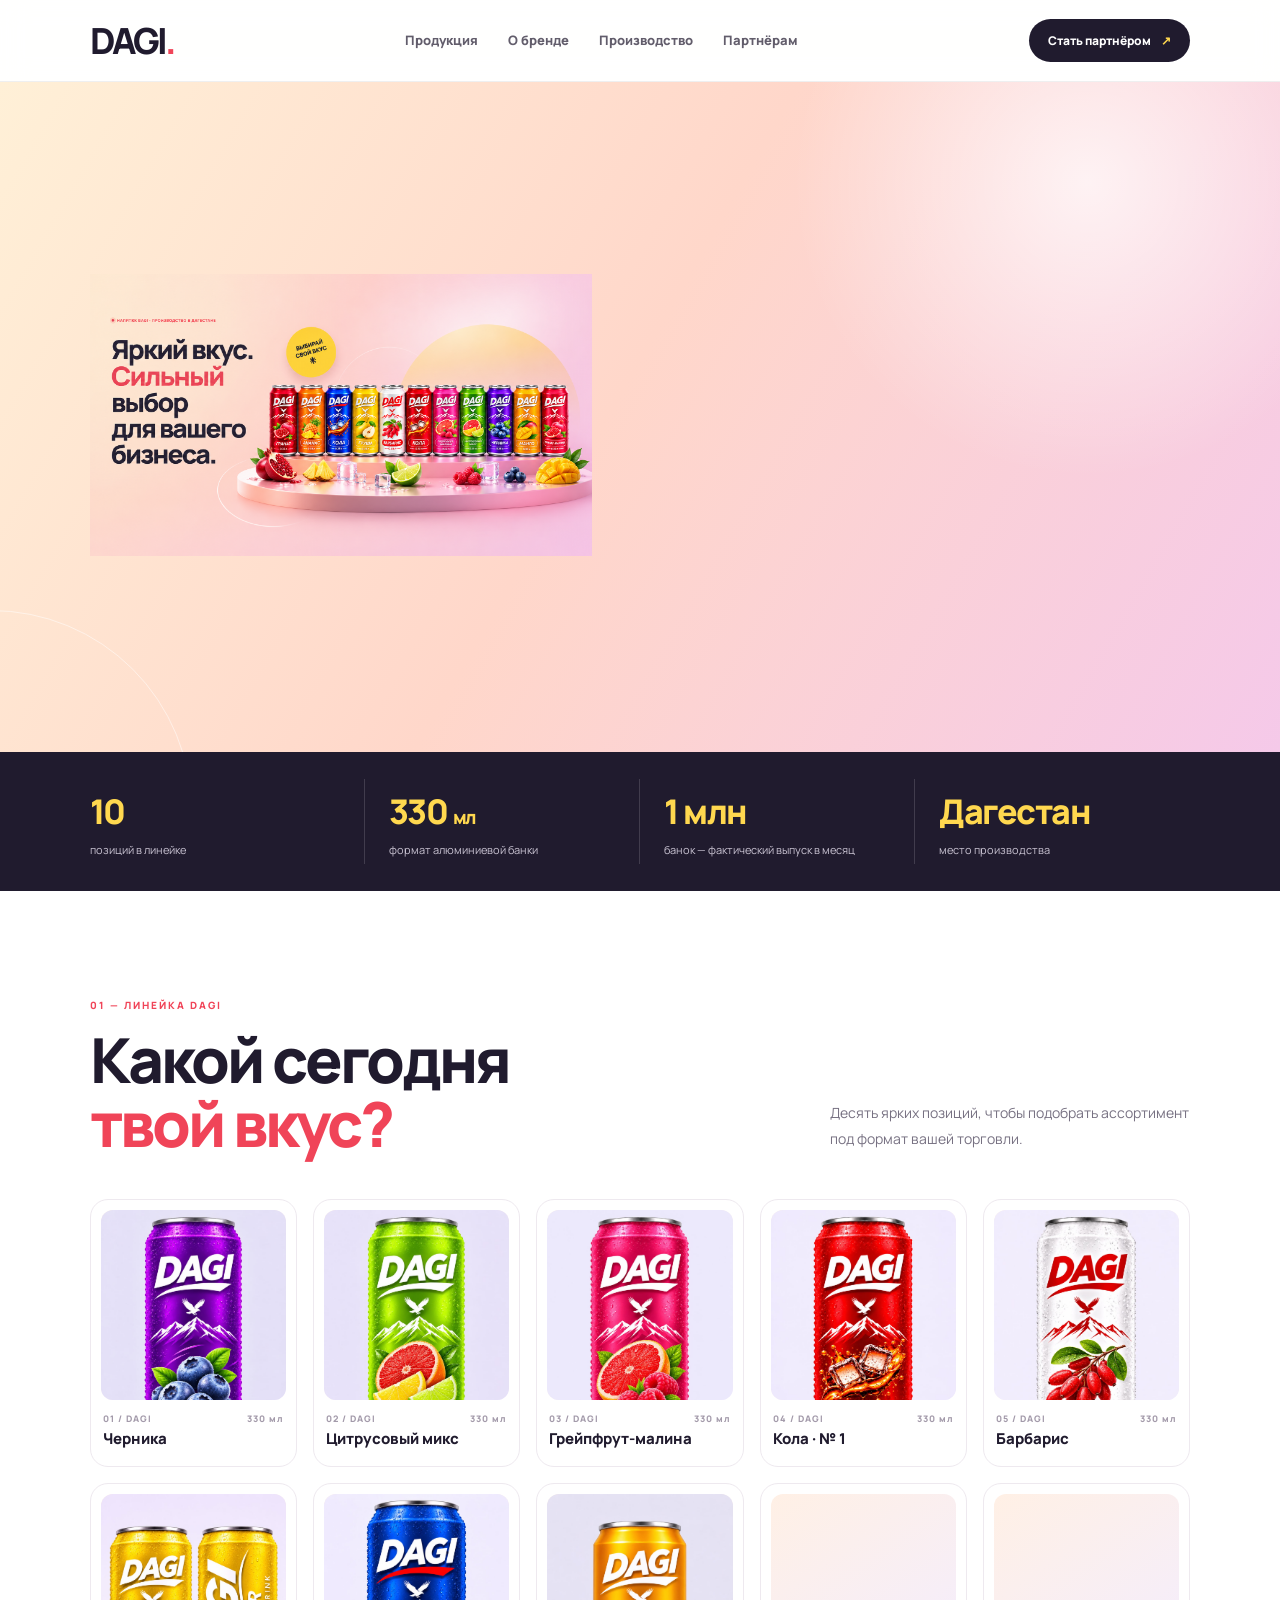
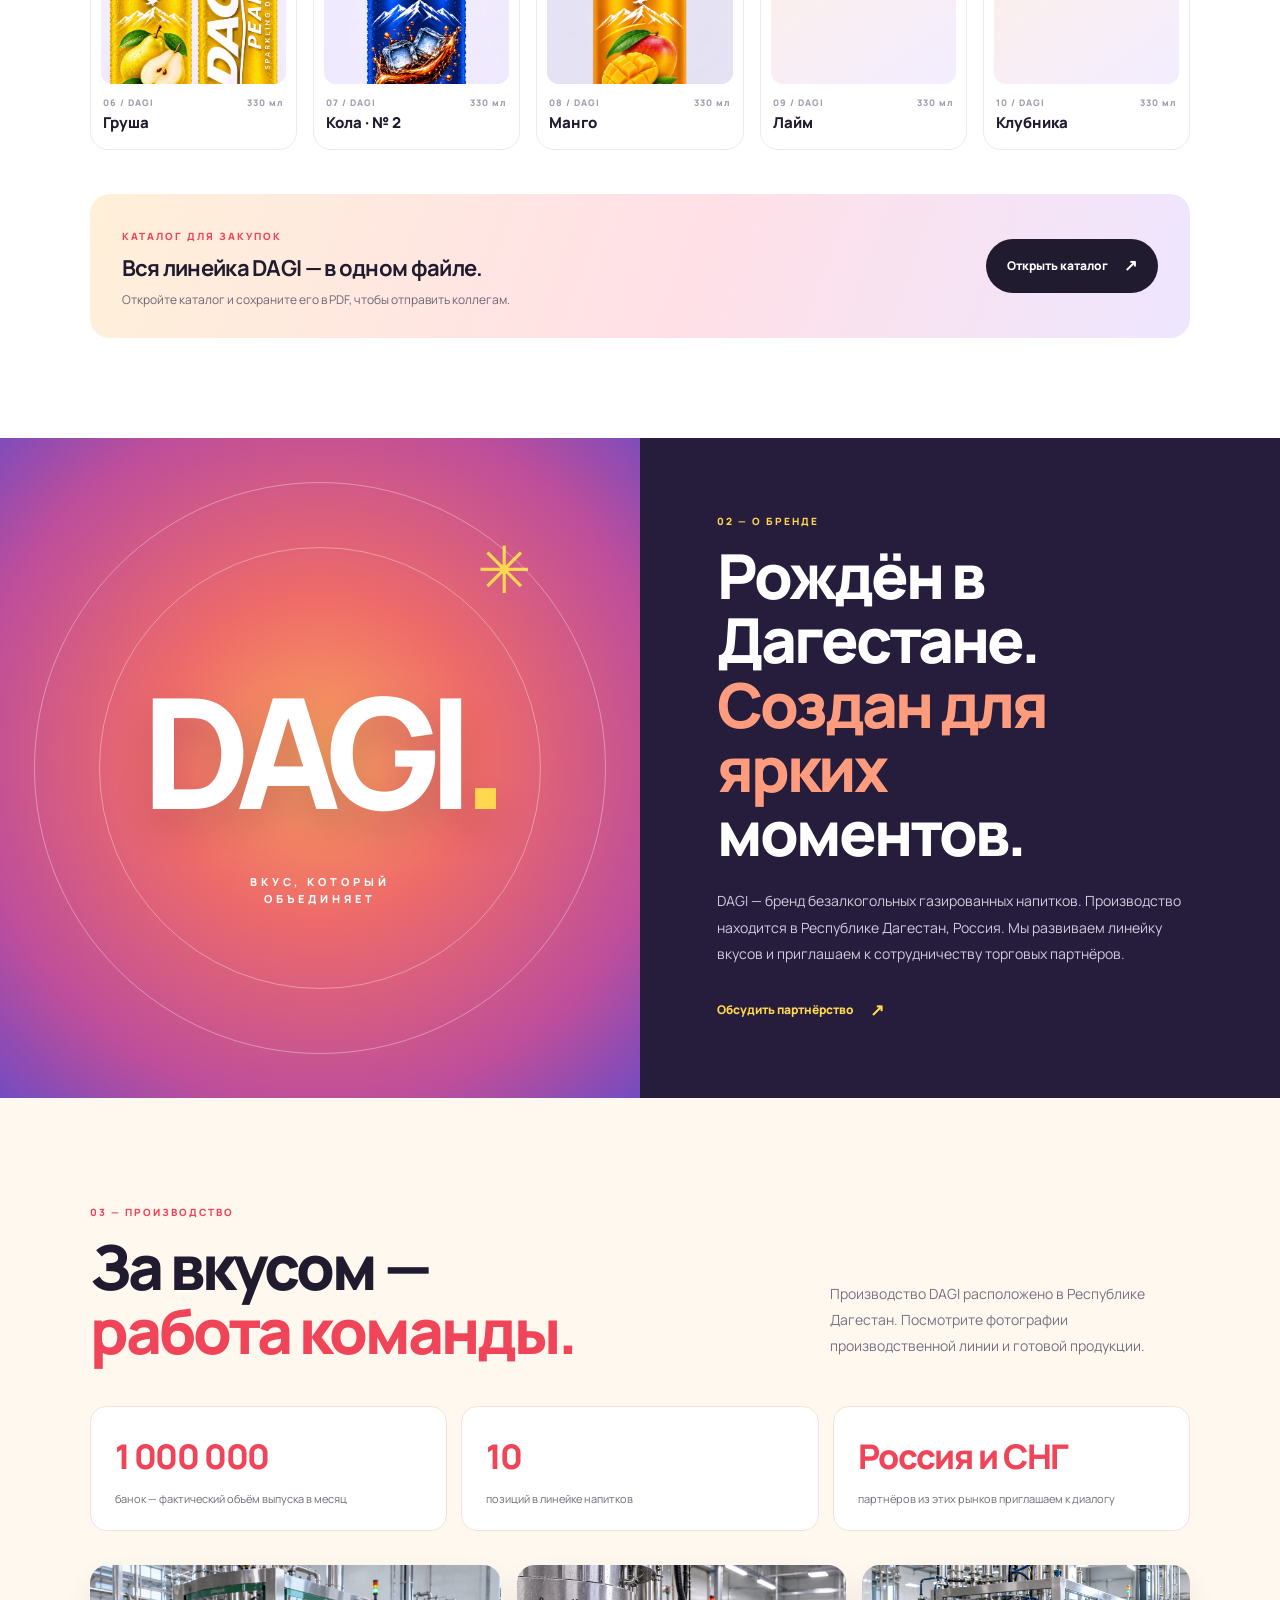
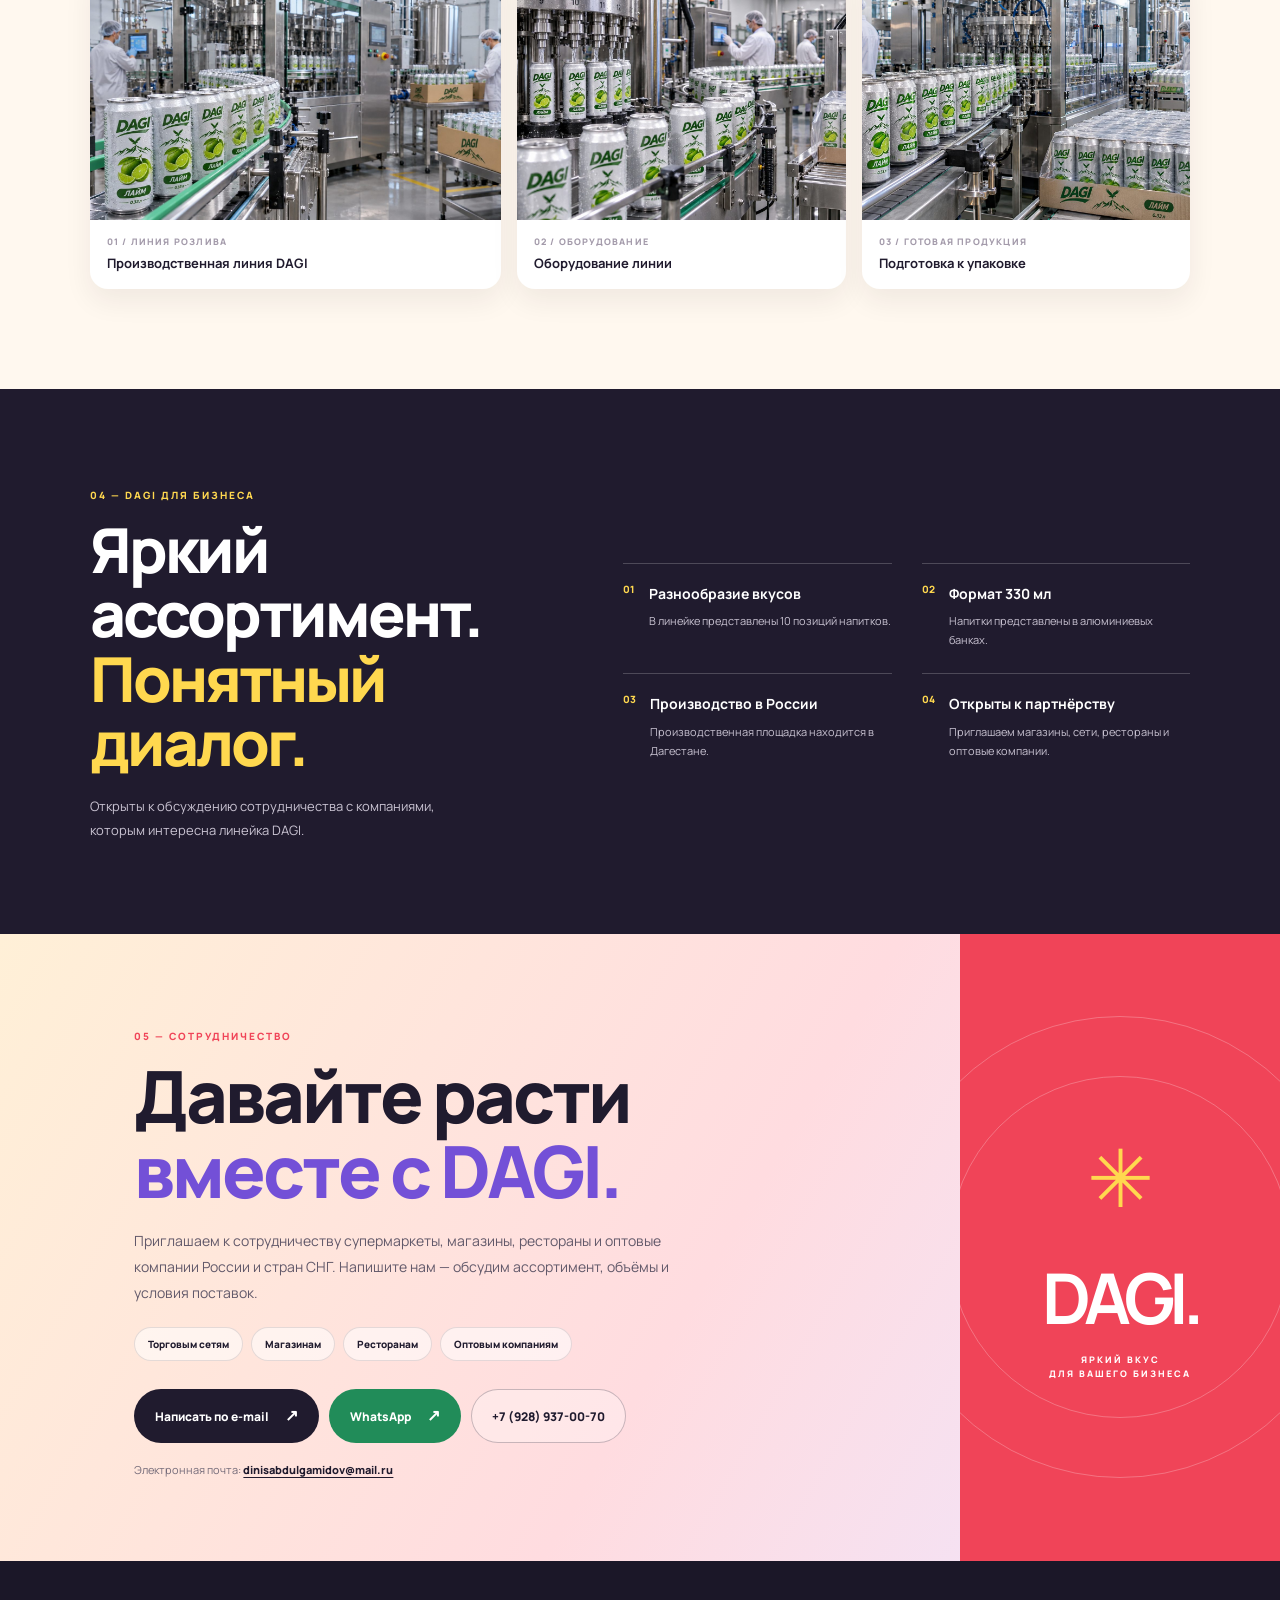
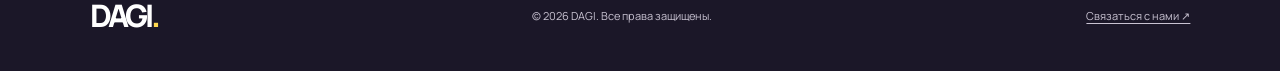
==== commit 4a818fc6: "Replace homepage hero with approved DAGI campaign artwork" ====
--- a/index.html
+++ b/index.html
@@ -13,7 +13,7 @@
   <meta property="og:description" content="Безалкогольные газированные напитки DAGI. Производство в Дагестане. Приглашаем к сотрудничеству.">
   <meta property="og:type" content="website">
   <meta property="og:url" content="https://dinisabdulgamidov.github.io/DAGI-DRINKS/">
-  <meta property="og:image" content="https://dinisabdulgamidov.github.io/DAGI-DRINKS/images/6946DF8D-8320-417E-B7E4-8DBF4C0254D5.PNG">
+  <meta property="og:image" content="https://dinisabdulgamidov.github.io/DAGI-DRINKS/images/dagi-main-screen.png">
   <link rel="preconnect" href="https://fonts.googleapis.com">
   <link rel="preconnect" href="https://fonts.gstatic.com" crossorigin>
   <link href="https://fonts.googleapis.com/css2?family=Manrope:wght@400;500;600;700;800;900&display=swap" rel="stylesheet">
@@ -32,25 +32,8 @@
   </header>
 
   <main>
-    <section class="hero" id="home">
-      <div class="hero-copy">
-        <span class="kicker"><i></i> НАПИТКИ DAGI · ПРОИЗВОДСТВО В ДАГЕСТАНЕ</span>
-        <h1>Яркий вкус.<br><em>Сильный</em> выбор<br>для вашего бизнеса.</h1>
-        <p class="hero-lead">Безалкогольные газированные напитки DAGI — яркая линейка вкусов для магазинов, торговых сетей, ресторанов и оптовых партнёров.</p>
-        <div class="hero-actions">
-          <a class="button button-dark" href="#products">Смотреть продукцию <span>↓</span></a>
-          <a class="button button-light" href="#partners">Обсудить сотрудничество <span>↗</span></a>
-        </div>
-        <div class="hero-note"><span class="note-mark">✳</span> Производим в Республике Дагестан, Россия</div>
-      </div>
-      <div class="hero-visual">
-        <div class="hero-orbit orbit-one"></div>
-        <div class="hero-orbit orbit-two"></div>
-        <div class="hero-sticker">ВЫБИРАЙ<br>СВОЙ ВКУС <b>✳</b></div>
-        <img src="images/6946DF8D-8320-417E-B7E4-8DBF4C0254D5.PNG" alt="Линейка безалкогольных газированных напитков DAGI" fetchpriority="high" decoding="async">
-        <div class="hero-caption"><b>DAGI</b><span>Вкус, который заметен</span></div>
-      </div>
-      <div class="hero-bottom"><span>01 / DAGI BRAND</span><span>ОТКРЫТЫ К СОТРУДНИЧЕСТВУ В РОССИИ И СНГ</span></div>
+    <section class="hero hero-poster" id="home" aria-label="DAGI — яркий вкус, сильный выбор для вашего бизнеса">
+      <img class="hero-poster-image" src="images/dagi-main-screen.png" alt="Линейка из десяти газированных напитков DAGI на ярком фоне с фруктами" fetchpriority="high" decoding="async" width="1672" height="941">
     </section>
 
     <section class="quick-facts" aria-label="DAGI в цифрах">
--- a/styles.css
+++ b/styles.css
@@ -130,3 +130,23 @@
 @media(max-width:780px){.site-header{height:auto;min-height:74px;flex-wrap:wrap;padding:15px 5%;gap:13px}.brand{font-size:32px}.main-nav{order:3;width:100%;justify-content:center;flex-wrap:wrap;gap:10px 20px}.main-nav a{font-size:11px}.header-cta{font-size:10px;padding:10px 14px}.hero{grid-template-columns:1fr;padding:58px 5% 65px;gap:38px;text-align:center}.hero-copy{margin:auto}.kicker{justify-content:center}.hero-lead{margin-left:auto;margin-right:auto}.hero-actions,.hero-note{justify-content:center}.hero-visual{max-width:650px;width:100%;margin:auto}.hero-sticker{left:0}.hero-bottom{left:5%;right:5%;font-size:8px}.quick-facts{grid-template-columns:repeat(2,1fr);gap:15px;padding-top:24px;padding-bottom:24px}.quick-facts>div{padding:5px 15px;border-right:0;border-bottom:1px solid rgba(255,255,255,.15)}.quick-facts>div:first-child{padding-left:15px}.section{padding-top:72px;padding-bottom:72px}.section-heading{align-items:start;flex-direction:column;gap:14px;margin-bottom:30px}.section-heading>p{max-width:550px}.product-grid{grid-template-columns:repeat(3,minmax(0,1fr))}.product-image{height:165px}.brand-section{grid-template-columns:1fr}.brand-art{min-height:300px}.brand-word{font-size:120px}.brand-copy{padding:60px 8%}.production-stats{grid-template-columns:1fr}.production-gallery{grid-template-columns:1fr 1fr}.production-photo-large{grid-column:1/-1}.production-photo img{height:220px}.why-section{grid-template-columns:1fr;gap:35px;padding-top:70px;padding-bottom:70px}.partner-section{grid-template-columns:1fr}.partner-inner{padding:70px 7%}.partner-side{min-height:240px}.partner-side b{font-size:56px}}
 @media(max-width:520px){.main-nav{justify-content:space-between;gap:8px}.main-nav a{font-size:10px}.header-cta{padding:9px 11px}.hero{padding-top:48px}.hero h1{font-size:48px;letter-spacing:-3px}.hero-lead{font-size:14px}.hero-actions{flex-direction:column}.hero-actions .button{width:100%}.hero-sticker{width:82px;height:82px;font-size:9px;left:-4px;top:-12px}.hero-bottom{font-size:7px;letter-spacing:.7px}.quick-facts{padding-left:4%;padding-right:4%}.quick-facts>div{padding:6px 8px}.quick-facts strong{font-size:25px}.quick-facts span{font-size:9px}.section-heading h2,.brand-copy h2,.why-heading h2{font-size:42px;letter-spacing:-2px}.product-grid{grid-template-columns:repeat(2,minmax(0,1fr));gap:11px}.product-card{padding:7px 7px 12px;border-radius:14px}.product-image{height:145px}.product-card h3{font-size:13px}.product-meta{font-size:8px}.catalog-banner{align-items:flex-start;flex-direction:column;padding:23px}.catalog-banner h3{font-size:20px}.catalog-banner .button{width:100%}.brand-art{min-height:250px}.brand-word{font-size:95px;letter-spacing:-8px}.brand-sun{font-size:45px}.brand-copy{padding:54px 7%}.production-gallery{grid-template-columns:1fr}.production-photo-large{grid-column:auto}.production-photo img{height:220px}.why-grid{grid-template-columns:1fr;gap:17px}.partner-inner{padding:58px 6%}.partner-inner h2{font-size:48px;letter-spacing:-2px}.partner-actions{flex-direction:column}.partner-actions .button{width:100%}.site-footer{flex-direction:column;text-align:center;padding:28px 5%;gap:11px}}
 @media(prefers-reduced-motion:reduce){html{scroll-behavior:auto}*,*:before,*:after{transition:none!important}}
+
+/* Accessibility and small-screen refinements */
+:focus-visible{outline:3px solid var(--purple);outline-offset:4px;border-radius:6px}
+a,button{-webkit-tap-highlight-color:transparent}
+img{height:auto}
+@media(max-width:780px){
+  .site-header{position:relative}
+  .main-nav{justify-content:flex-start;overflow-x:auto;flex-wrap:nowrap;white-space:nowrap;padding:3px 0 7px;scrollbar-width:thin}
+  .main-nav a{flex:0 0 auto;padding:7px 2px}
+  .hero-bottom{gap:12px;line-height:1.5}
+}
+@media(max-width:520px){
+  .hero-bottom span:last-child{max-width:58%;text-align:right}
+  .hero h1{overflow-wrap:normal}
+  .product-image{height:155px}
+}
+@media print{
+  a{ text-decoration:none!important }
+  .catalog-product,.catalog-cover,.catalog-contact{break-inside:avoid}
+}
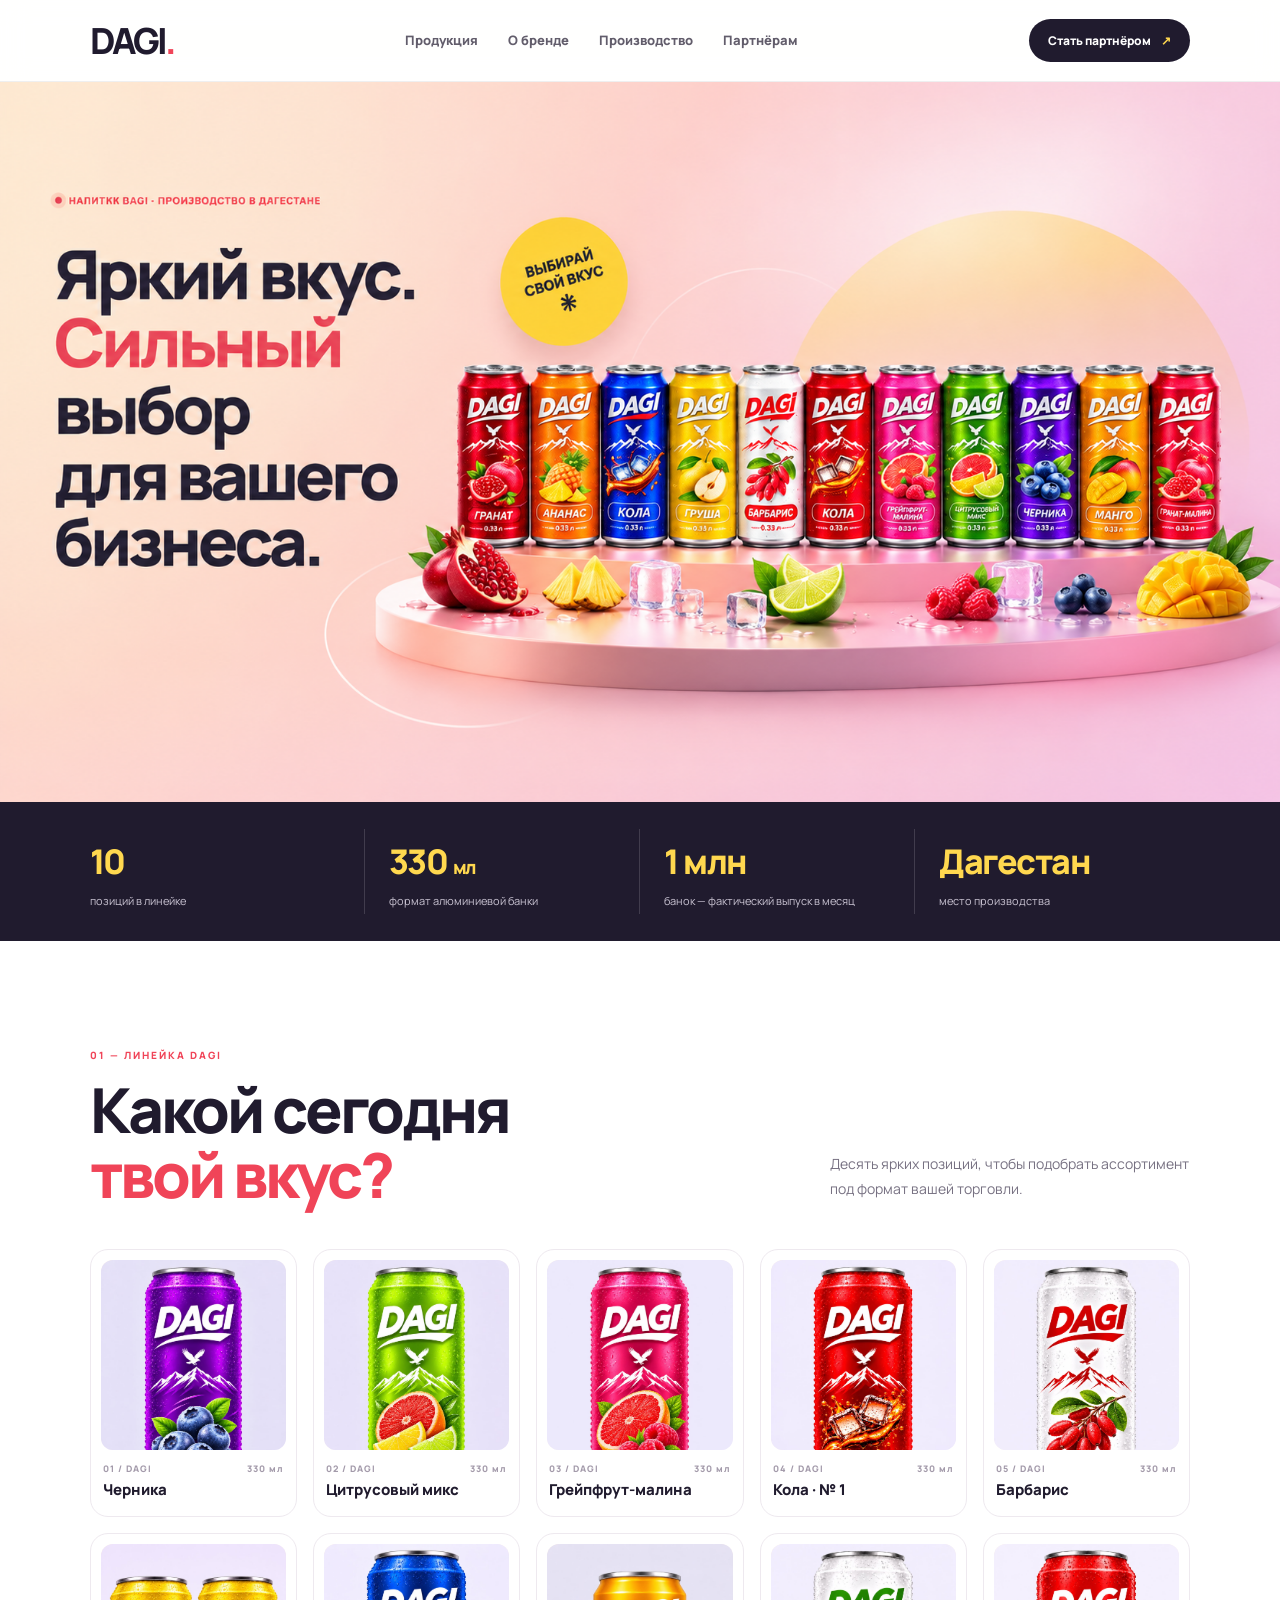
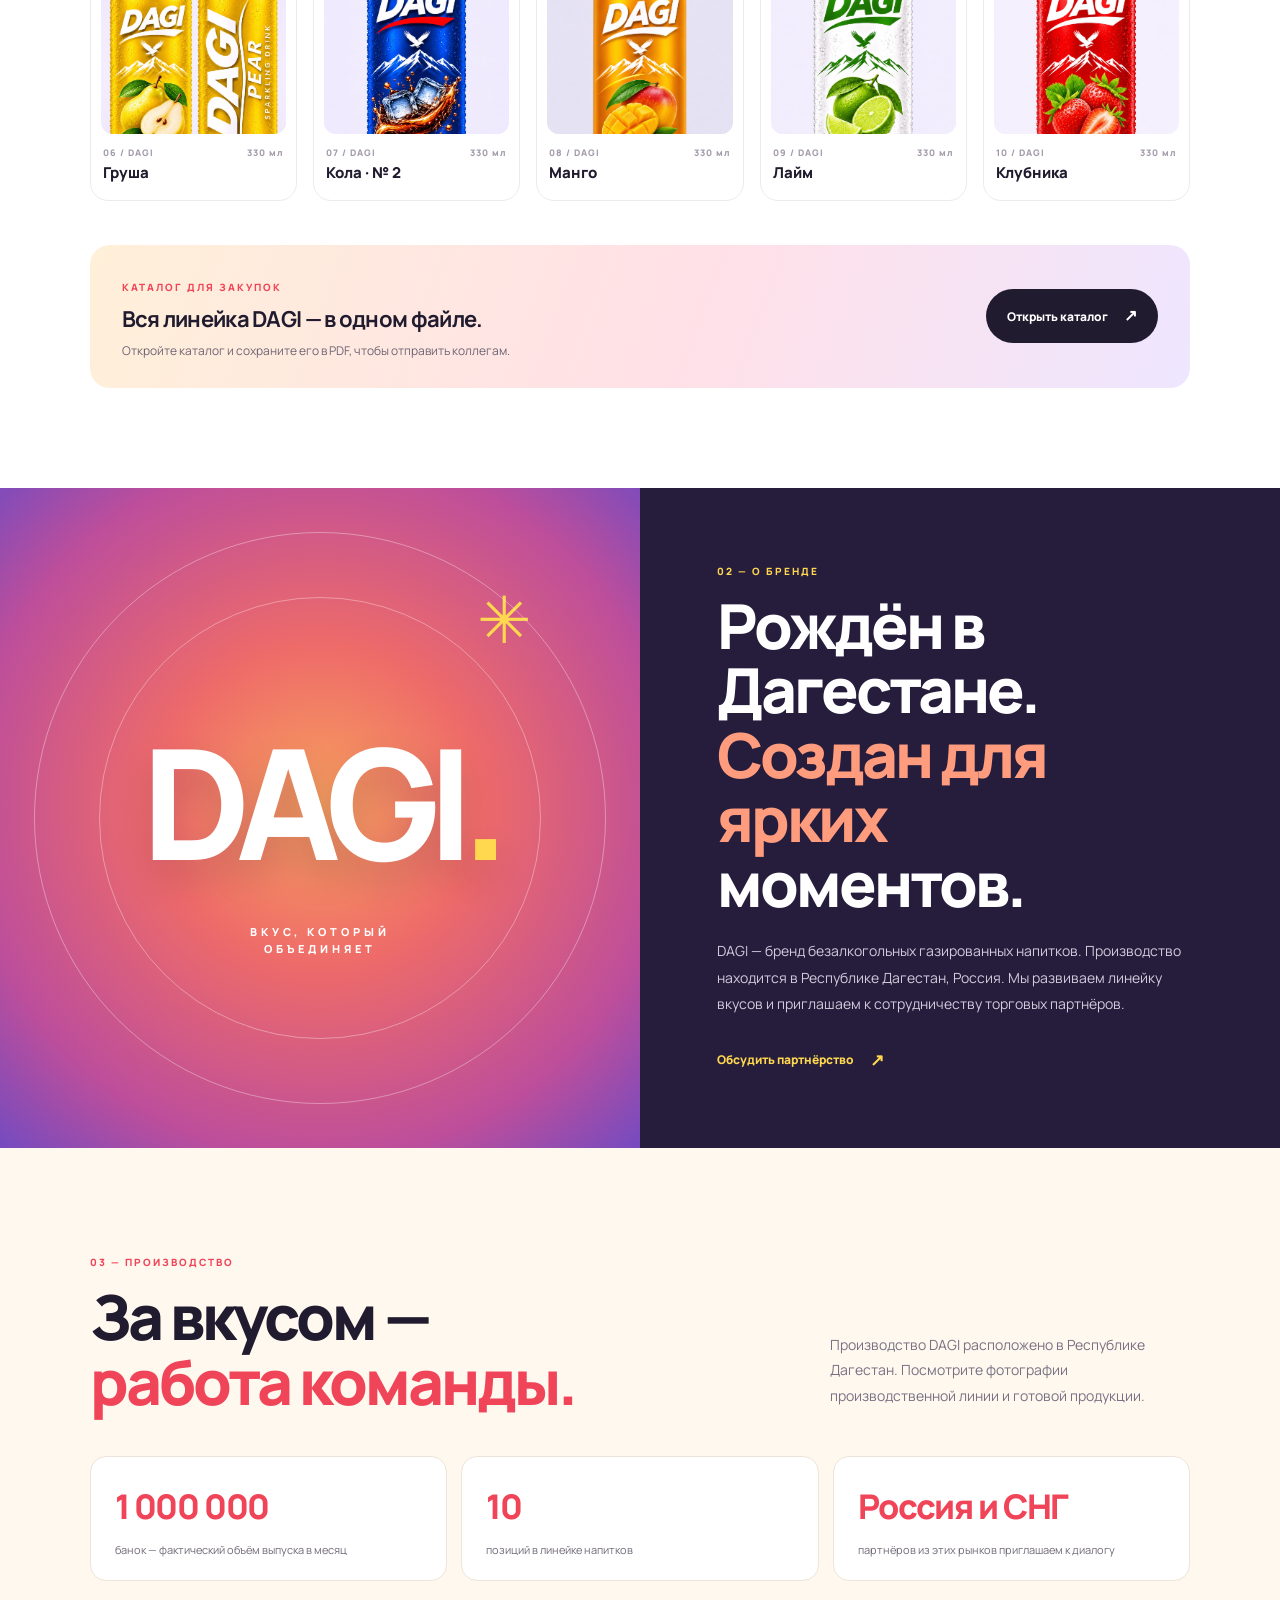
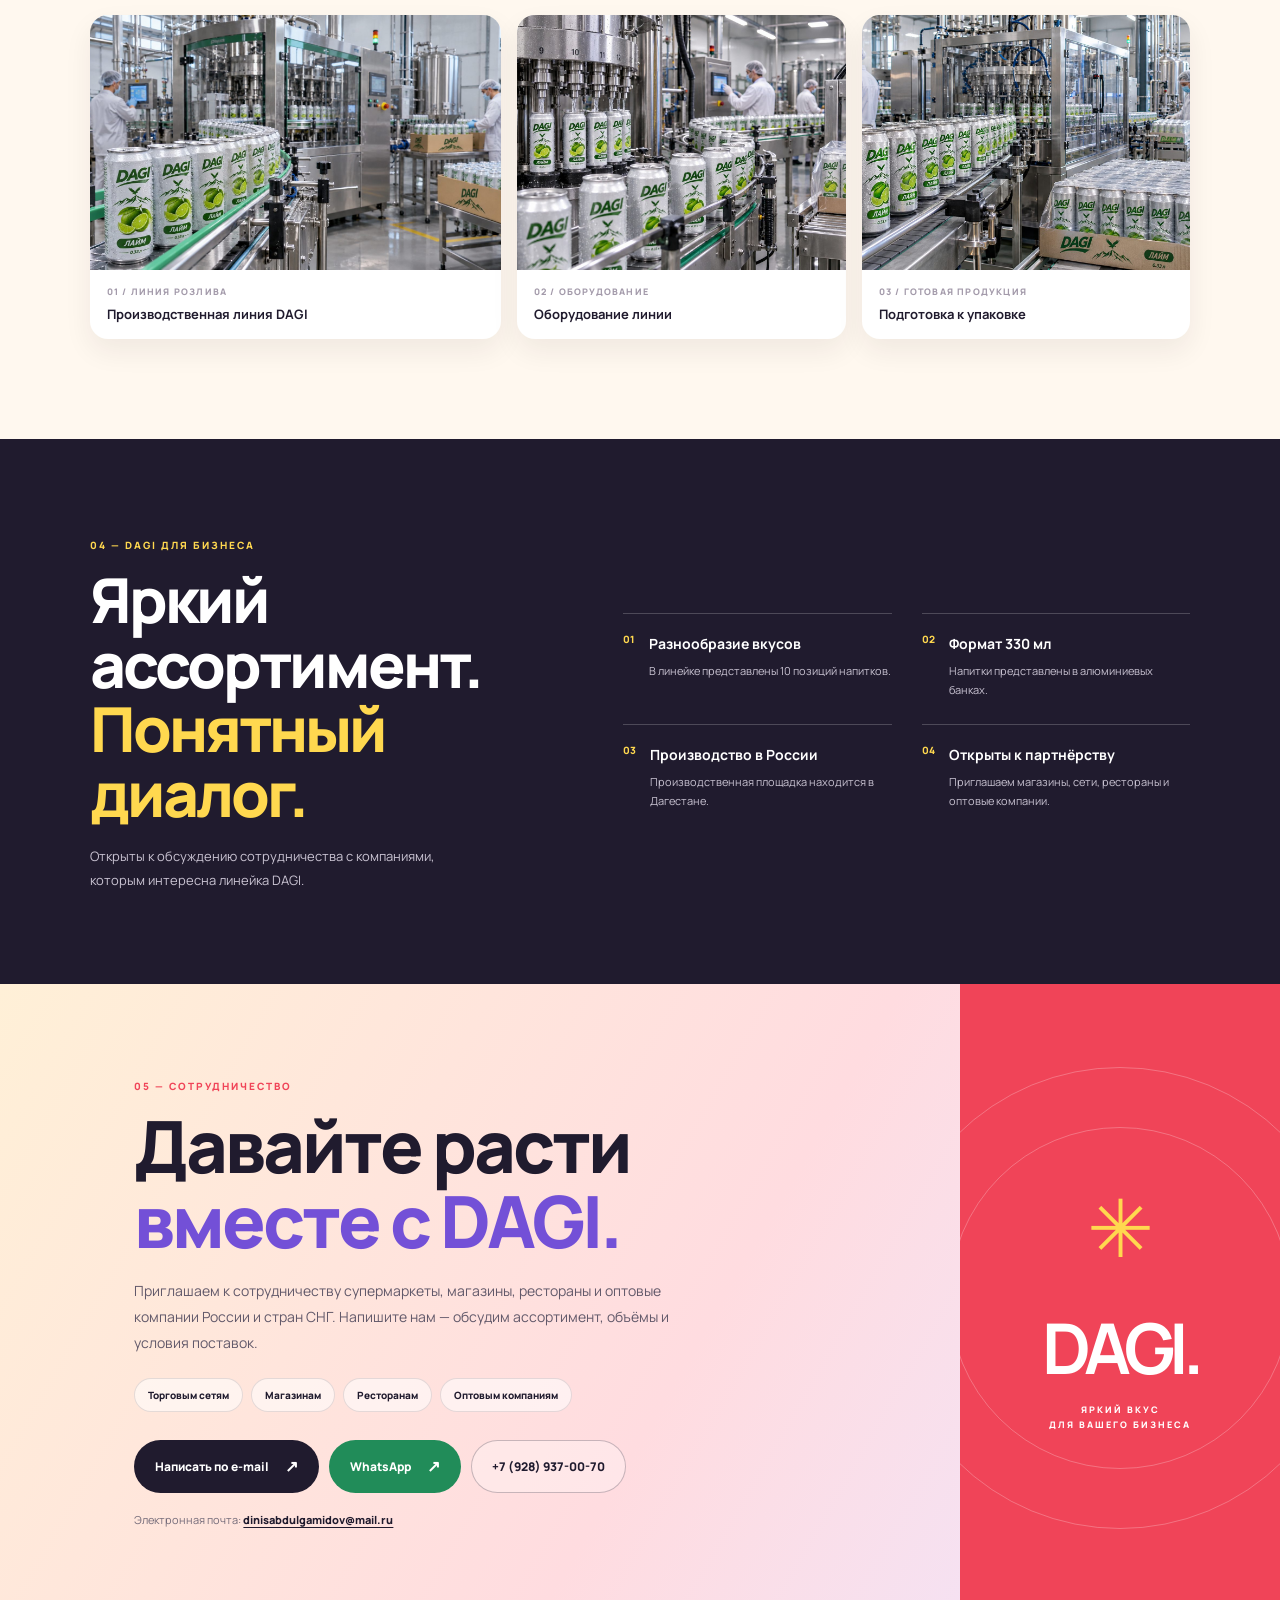
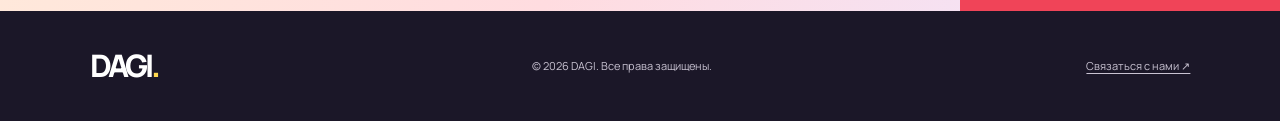
==== commit 898a5d8b: "Bust cached stylesheet for full-width homepage artwork" ====
--- a/index.html
+++ b/index.html
@@ -17,7 +17,7 @@
   <link rel="preconnect" href="https://fonts.googleapis.com">
   <link rel="preconnect" href="https://fonts.gstatic.com" crossorigin>
   <link href="https://fonts.googleapis.com/css2?family=Manrope:wght@400;500;600;700;800;900&display=swap" rel="stylesheet">
-  <link rel="stylesheet" href="styles.css">
+  <link rel="stylesheet" href="styles.css?v=hero-fullbleed-2">
 </head>
 <body>
   <header class="site-header">
--- a/styles.css
+++ b/styles.css
@@ -150,3 +150,34 @@
   a{ text-decoration:none!important }
   .catalog-product,.catalog-cover,.catalog-contact{break-inside:avoid}
 }
+
+
+/* Homepage hero: use the supplied complete poster artwork without cropping */
+.hero.hero-poster{
+  display:block;
+  position:relative;
+  width:100%;
+  min-height:0;
+  height:auto;
+  padding:0;
+  margin:0;
+  overflow:hidden;
+  background:#ffe3dc;
+}
+.hero.hero-poster::before,
+.hero.hero-poster::after{content:none!important;display:none!important}
+.hero-poster-image{
+  display:block;
+  width:100%;
+  height:auto;
+  max-width:none;
+  object-fit:contain;
+  object-position:center;
+  border:0;
+  border-radius:0;
+  box-shadow:none;
+}
+@media(max-width:700px){
+  .hero.hero-poster{min-height:0}
+  .hero-poster-image{width:100%;height:auto;object-fit:contain}
+}
